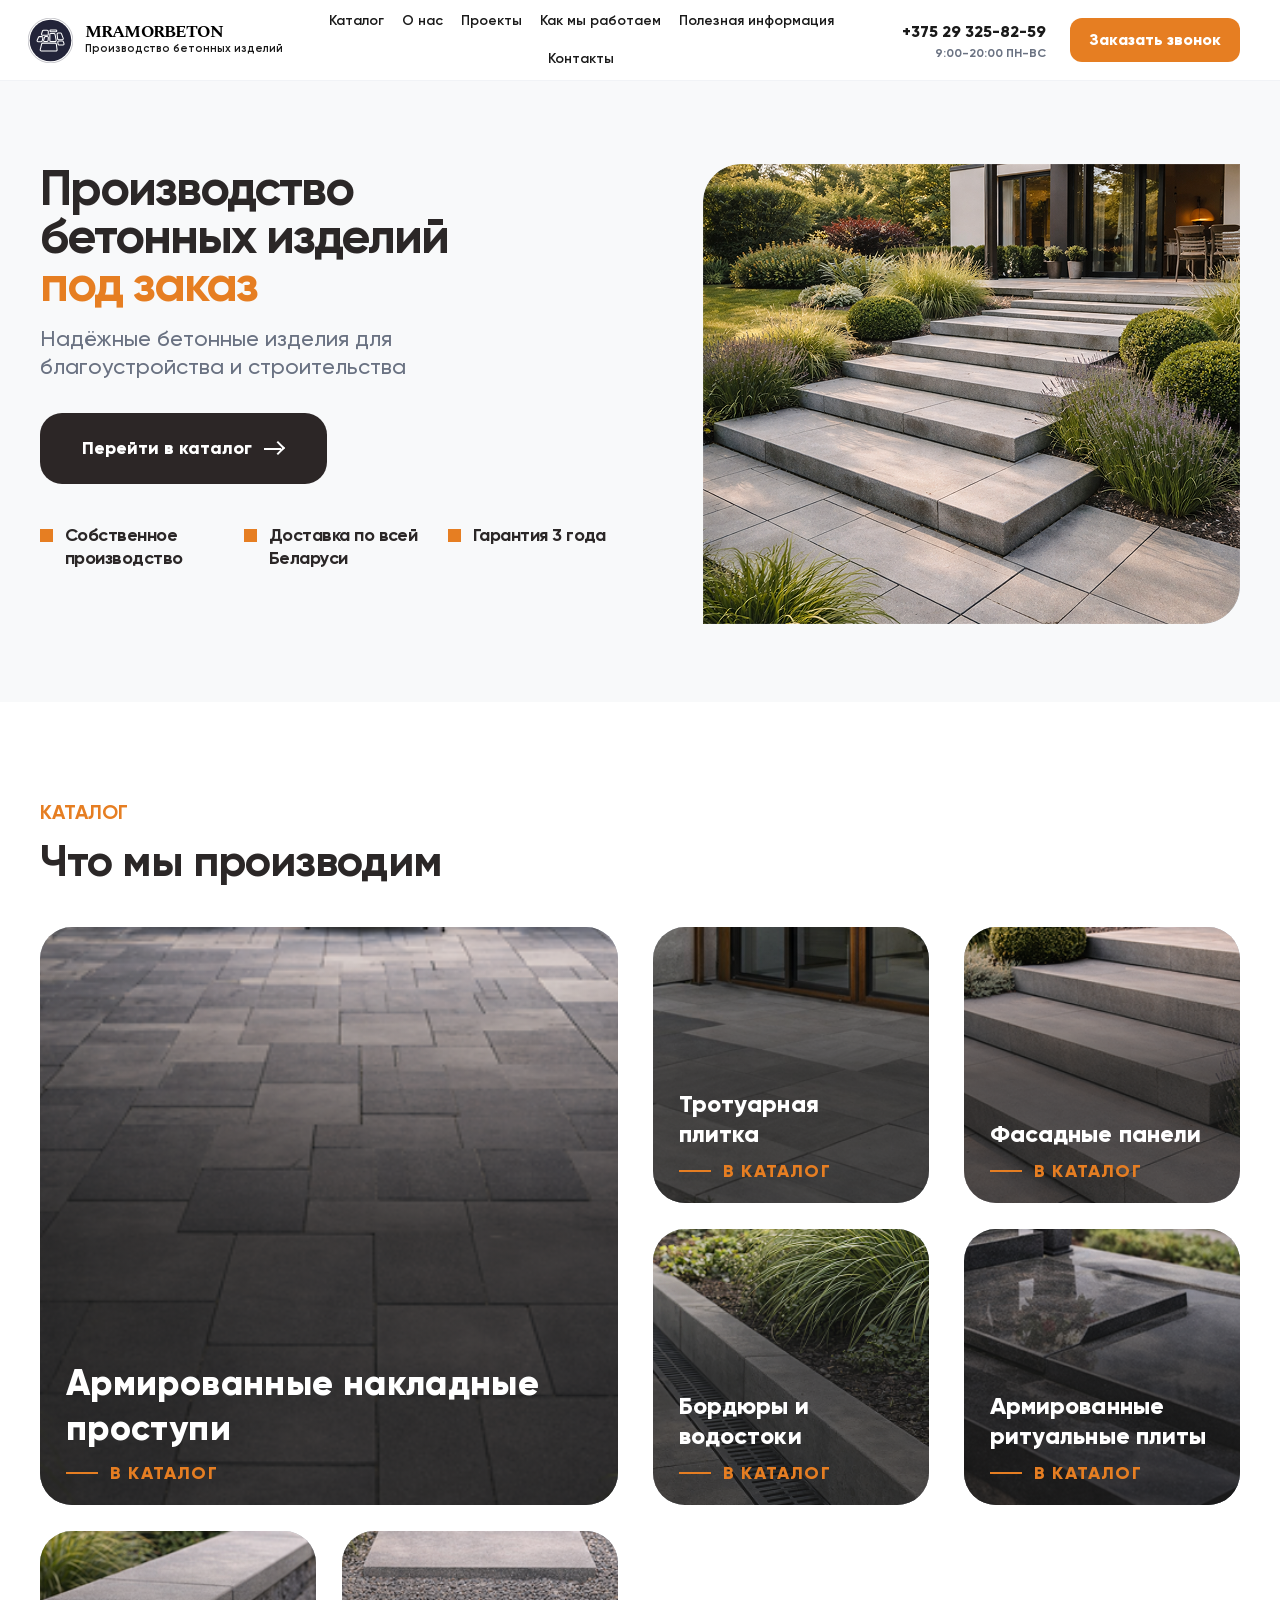
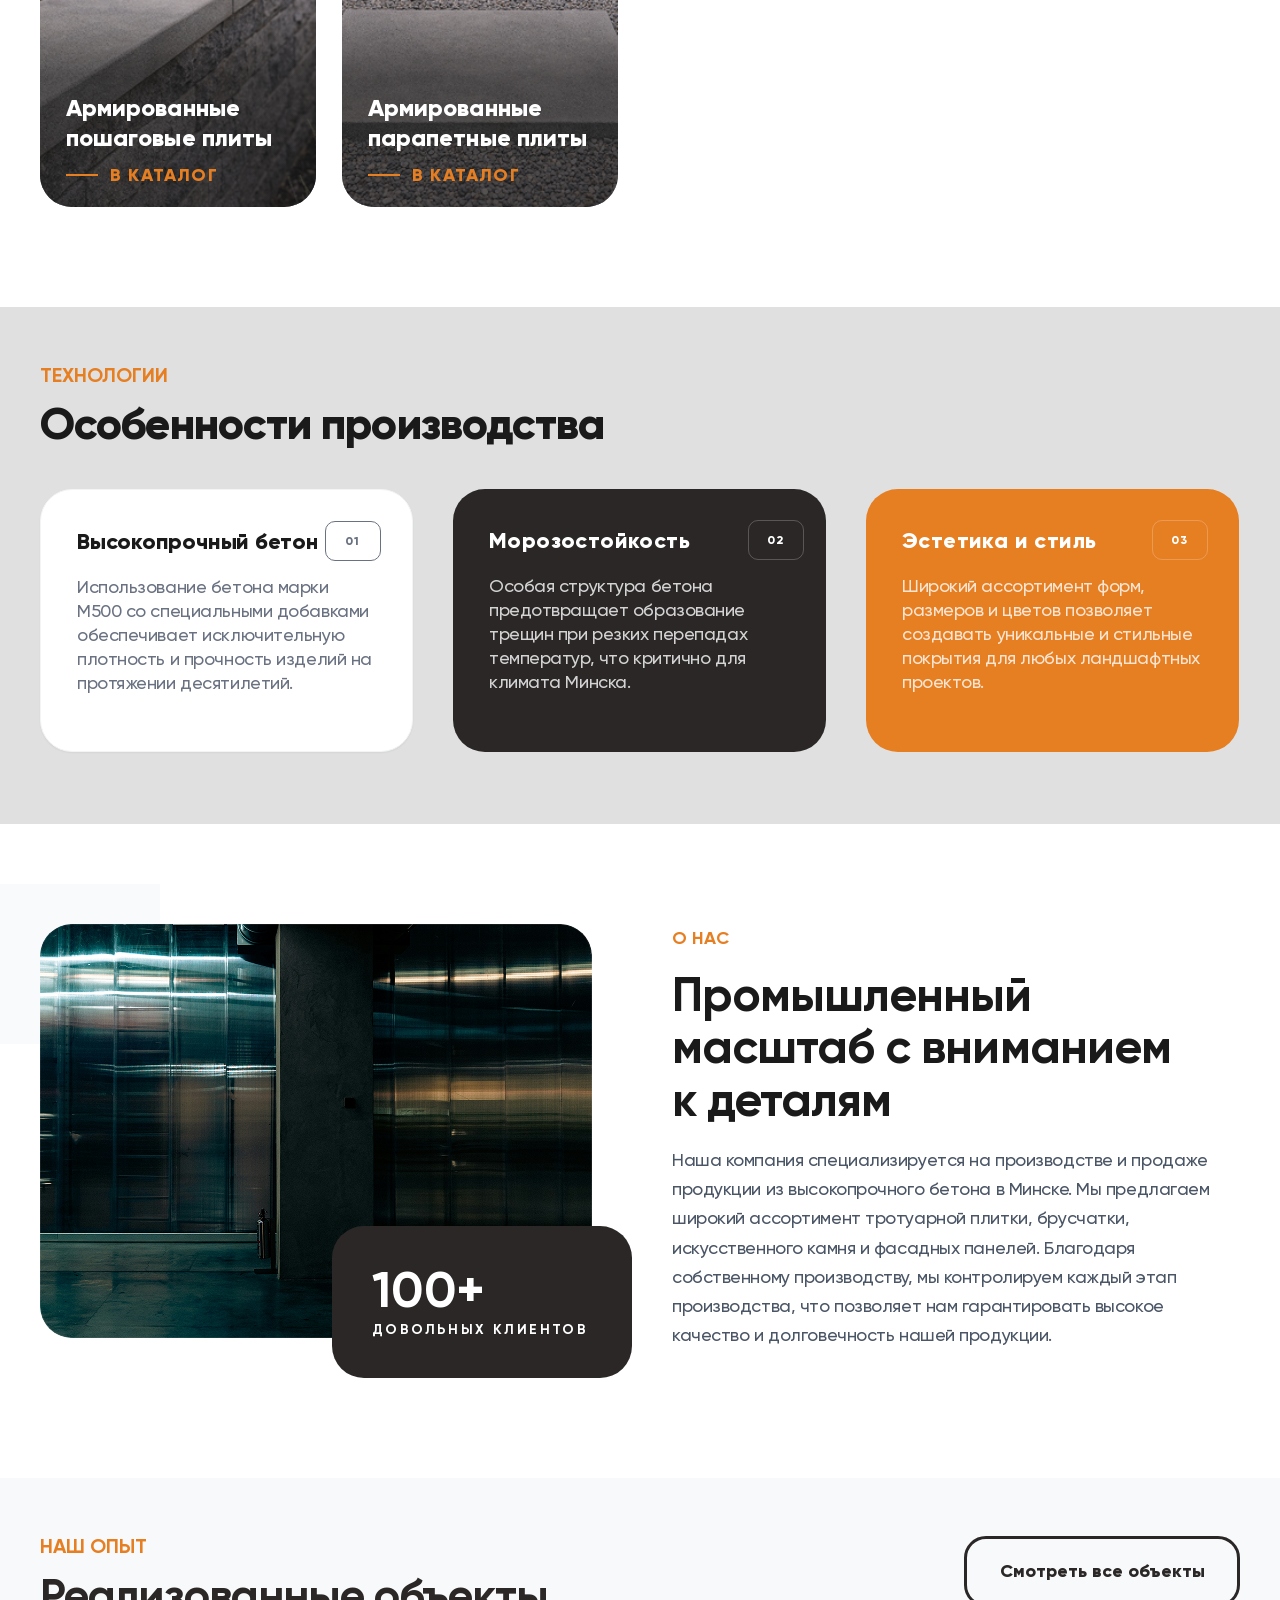
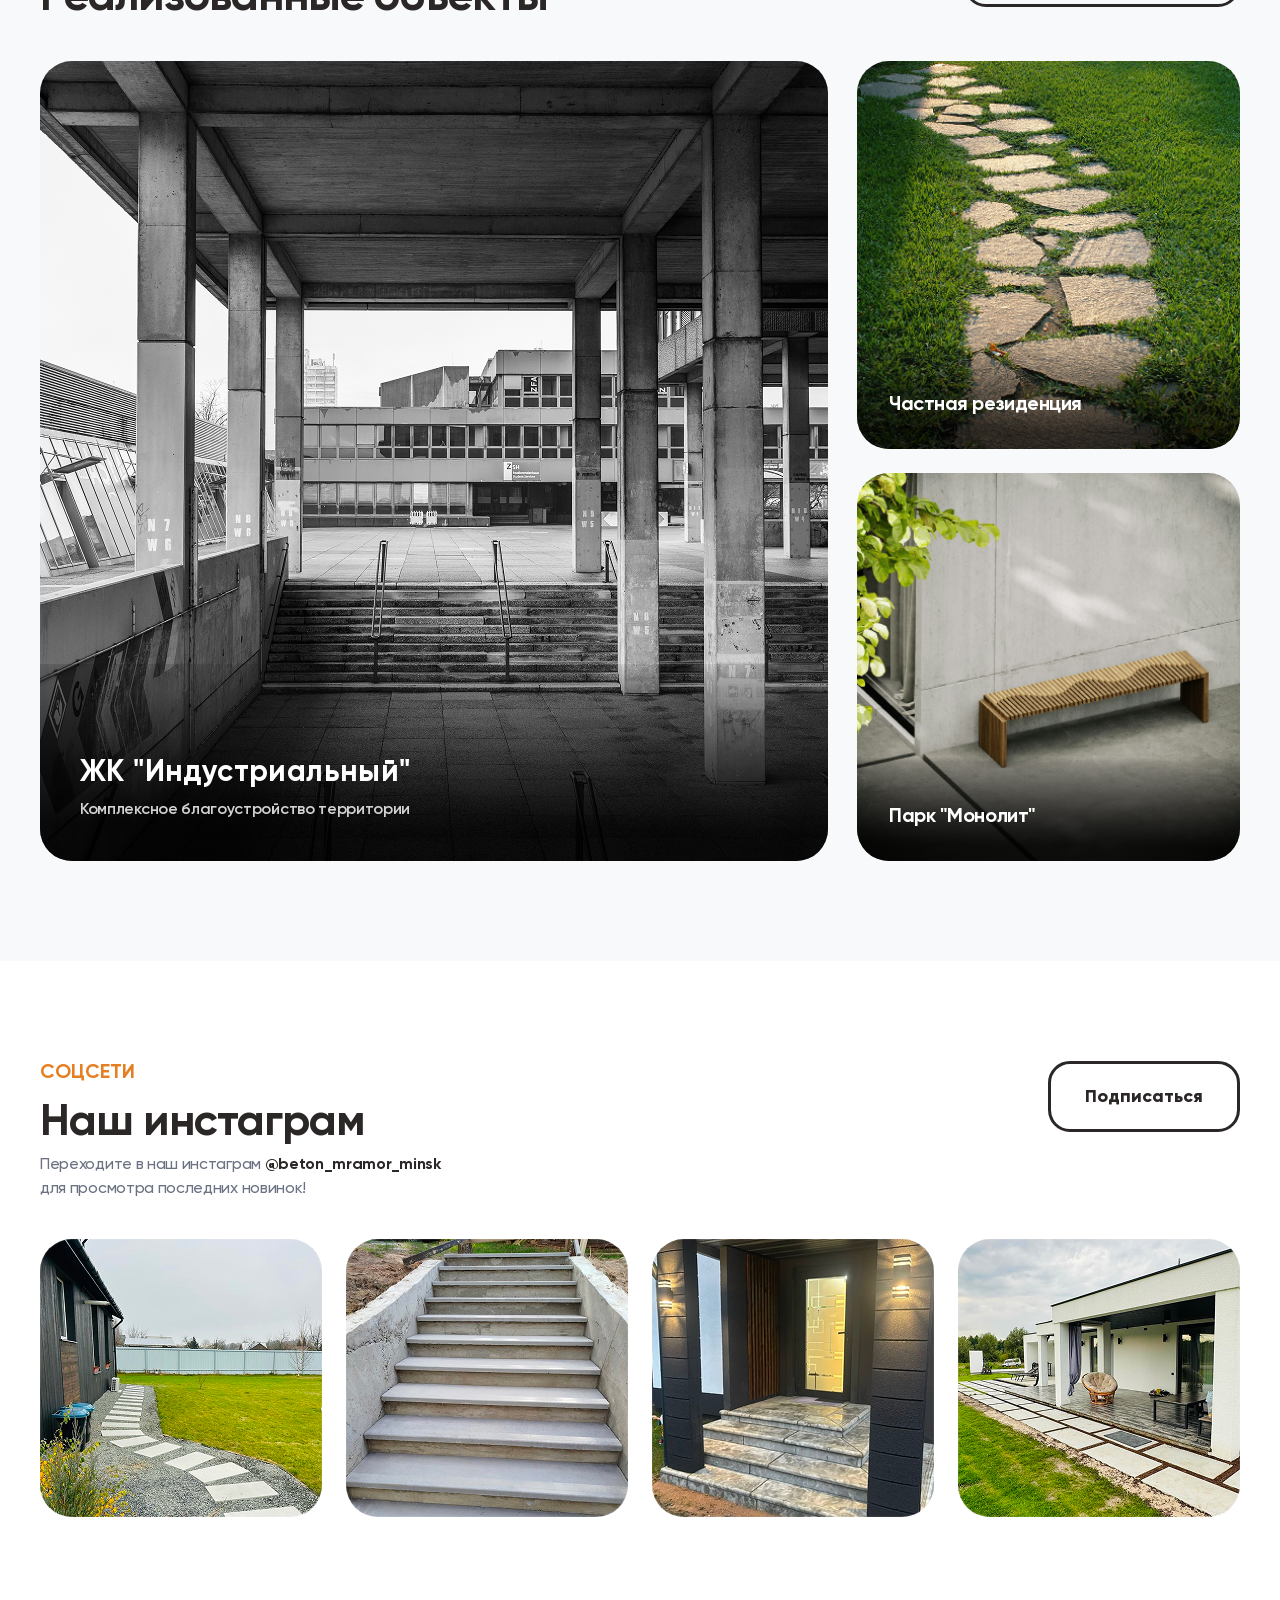
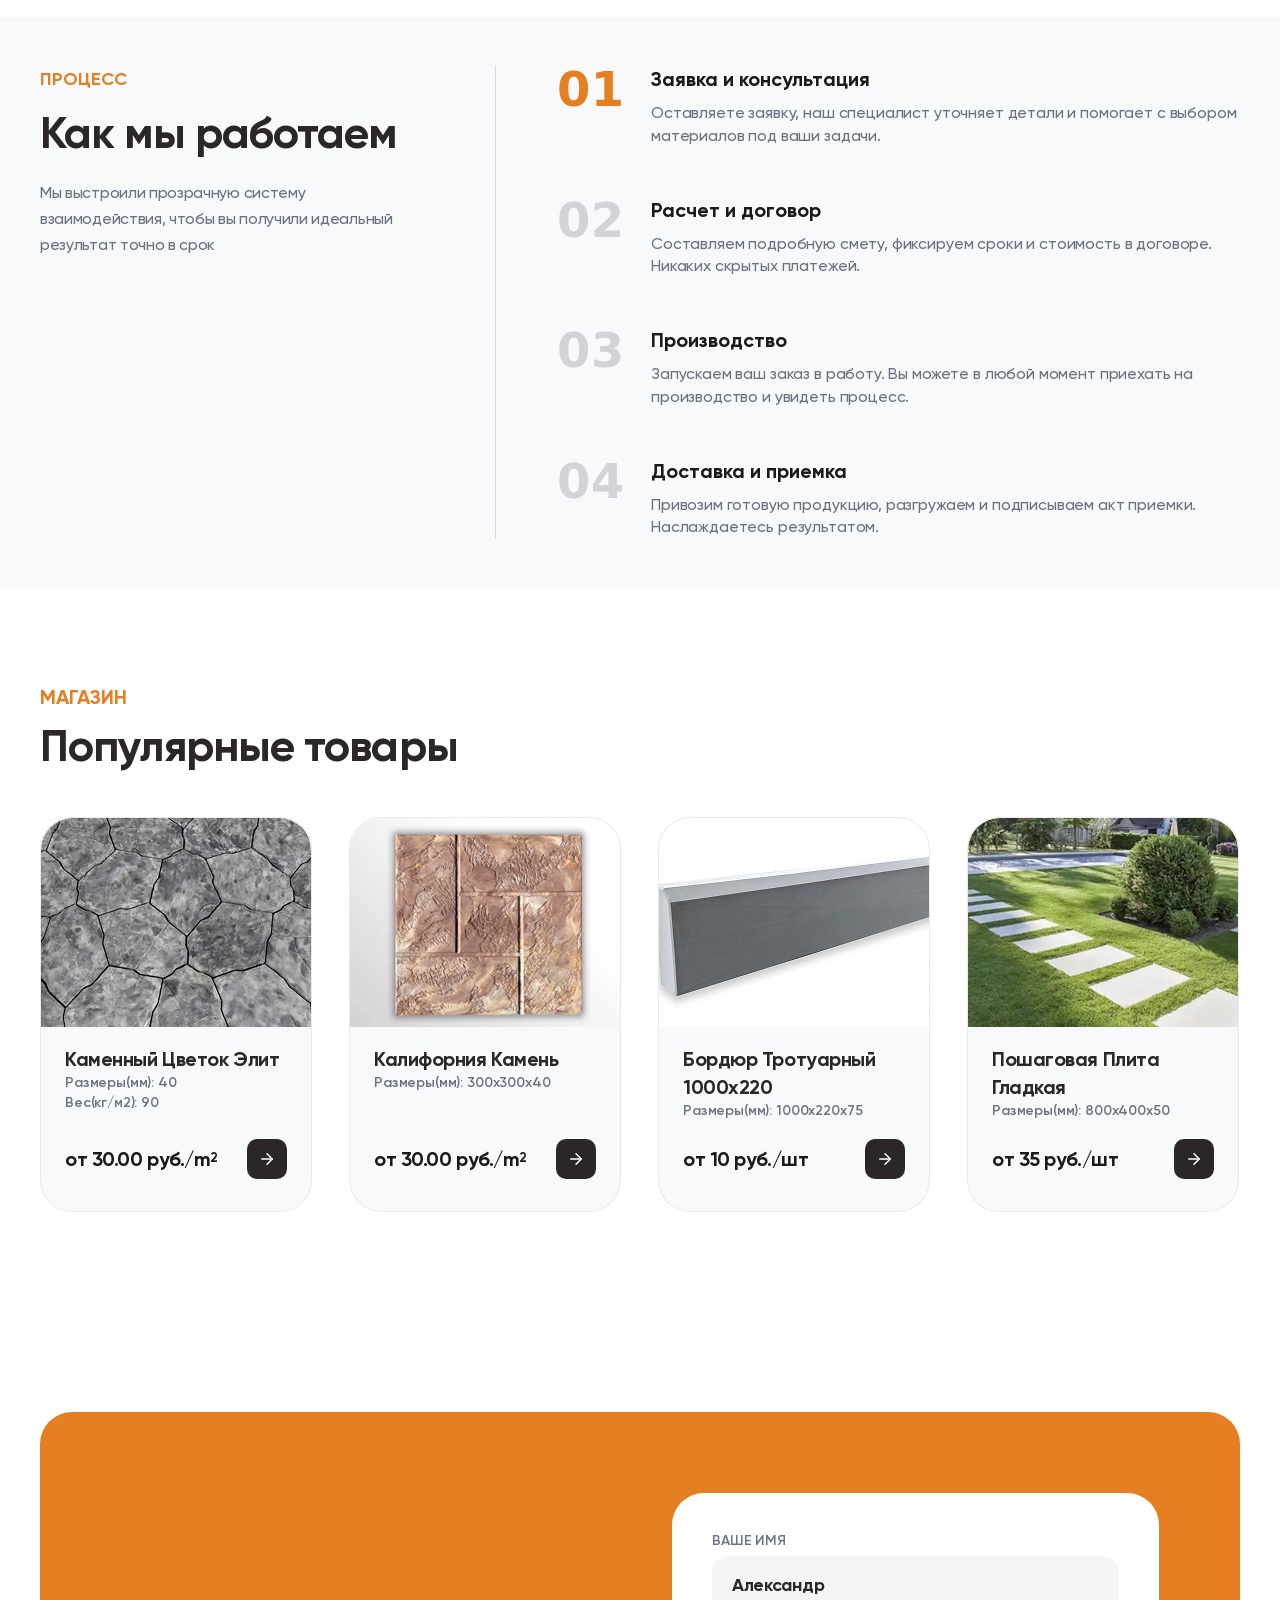
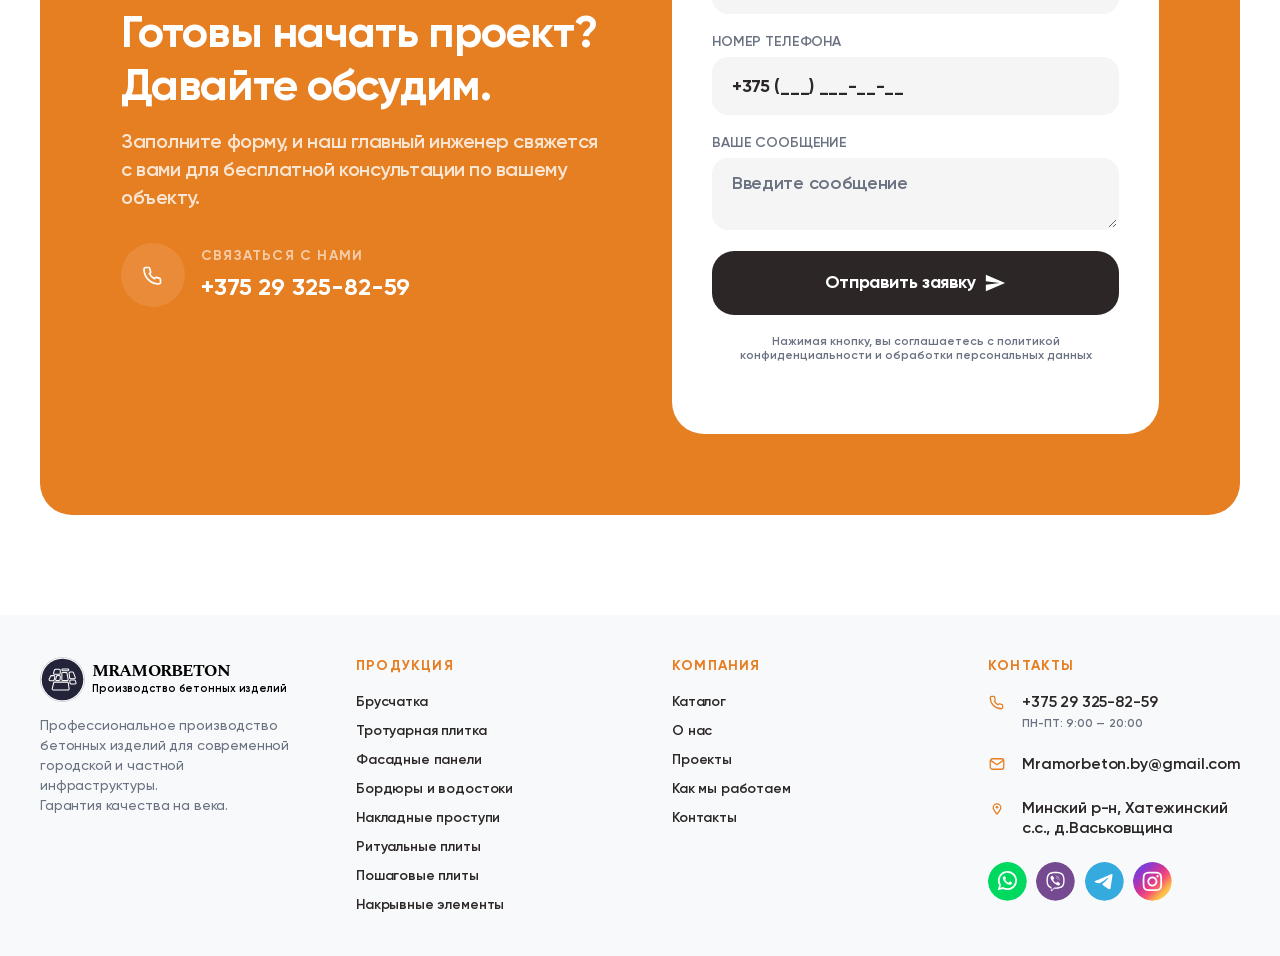
==== index.html @ db35b6ec "main page + catalog" ====
<!DOCTYPE html>
<html lang="ru">
<head>
  <meta charset="UTF-8">
  <meta name="viewport" content="width=device-width, initial-scale=1.0">
  <title>MRAMORBETON</title>
  <meta
    name="description"
    content="Производство бетонных изделий под заказ: тротуарная плитка, брусчатка, фасадные панели, бордюры и декоративные элементы."
  >
  <link rel="preconnect" href="https://fonts.googleapis.com">
  <link rel="preconnect" href="https://fonts.gstatic.com" crossorigin>
  <link
    href="https://fonts.googleapis.com/css2?family=Spectral+SC:wght@700&display=swap"
    rel="stylesheet"
  >
  <link rel="stylesheet" href="styles.css">
  <link rel="stylesheet" href="lead-form.css">
</head>
<body>
  <header class="site-header">
    <div class="container header-inner">
      <a class="brand" href="#hero" aria-label="MRAMORBETON">
        <img class="brand-logo" src="assets/images/logo.svg" alt="Логотип MRAMORBETON">
        <span class="brand-copy">
          <strong>MRAMORBETON</strong>
          <small>Производство бетонных изделий</small>
        </span>
      </a>

      <button class="menu-toggle" type="button" aria-expanded="false" aria-controls="site-nav">
        Меню
      </button>

      <nav class="site-nav" id="site-nav">
        <a href="catalog.php">Каталог</a>
        <a href="#about">О нас</a>
        <a href="projects.html">Проекты</a>
        <a href="#process">Как мы работаем</a>
        <a href="useful-info.html">Полезная информация</a>
        <a href="contacts.html">Контакты</a>
      </nav>

      <div class="header-contacts">
        <div class="header-phone-wrap">
          <a class="header-phone" href="tel:+375293258259">+375 29 325-82-59</a>
          <span>9:00-20:00 Пн-Вс</span>
        </div>
        <a class="button button-accent button-small" href="#contact-form">Заказать звонок</a>
      </div>
    </div>
  </header>

  <main>
    <section class="hero" id="hero">
      <div class="container hero-grid">
        <div class="hero-copy">
          <h1>
            Производство<br>
            бетонных изделий<br>
            <span>под заказ</span>
          </h1>
          <p class="hero-description">
            Надёжные бетонные изделия для благоустройства и строительства
          </p>
          <div class="hero-actions">
            <a class="button button-dark button-icon" href="catalog.php">
              <span>Перейти в каталог</span>
              <span class="button-arrow" aria-hidden="true"></span>
            </a>
          </div>
          <ul class="hero-features">
            <li>Собственное производство</li>
            <li>Доставка по всей Беларуси</li>
            <li>Гарантия 3 года</li>
          </ul>
        </div>

        <div class="hero-media image-frame image-frame-hero">
          <img
            src="assets/images/hero-main.png"
            alt="Бетонные ступени и благоустройство территории"
            loading="eager"
          >
        </div>
      </div>
    </section>

    <section class="section" id="catalog">
      <div class="container">
        <div class="section-heading">
          <p class="section-tag">Каталог</p>
          <h2>Что мы производим</h2>
        </div>
        <div class="catalog-grid" id="catalog-grid"></div>
      </div>
    </section>

    <section class="section section-tech">
      <div class="container">
        <div class="section-heading">
          <p class="section-tag">Технологии</p>
          <h2>Особенности производства</h2>
        </div>
        <div class="features-grid" id="features-grid"></div>
      </div>
    </section>

    <section class="section section-about" id="about">
      <div class="container">
        <div class="about-grid">
          <div class="about-visual">
            <span class="about-visual__square" aria-hidden="true"></span>
            <div class="about-photo image-frame">
              <img
                src="assets/images/about-production.png"
                alt="Производство бетонных изделий"
                loading="lazy"
              >
            </div>
            <div class="about-badge">
              <strong>100+</strong>
              <span>довольных клиентов</span>
            </div>
          </div>

          <div class="about-copy">
            <p class="section-tag">о нас</p>
            <h2>
              Промышленный масштаб с вниманием<br>
              к деталям
            </h2>
            <p class="about-copy__lead">
              Наша компания специализируется на производстве и продаже продукции из
              высокопрочного бетона в Минске. Мы предлагаем широкий ассортимент
              тротуарной плитки, брусчатки, искусственного камня и фасадных панелей.
              Благодаря собственному производству, мы контролируем каждый этап
              производства, что позволяет нам гарантировать высокое качество и долговечность
              нашей продукции.
            </p>
          </div>
        </div>
      </div>
    </section>

    <section class="section section-projects" id="projects">
      <div class="container">
        <div class="section-heading section-heading-inline">
          <div>
            <p class="section-tag">НАШ ОПЫТ</p>
            <h2>Реализованные объекты</h2>
          </div>
          <a class="button button-outline" href="projects.html">Смотреть все объекты</a>
        </div>

        <div class="projects-grid">
          <article class="project-card project-card-large">
            <img
              src="assets/images/project-industrial.png"
              alt="ЖК Индустриальный"
              loading="lazy"
            >
            <div class="project-overlay">
              <h3>ЖК "Индустриальный"</h3>
              <p>Комплексное благоустройство территории</p>
            </div>
          </article>

          <div class="projects-stack">
            <article class="project-card">
              <img
                src="assets/images/project-residence.png"
                alt="Частная резиденция"
                loading="lazy"
              >
              <div class="project-overlay">
                <h3>Частная резиденция</h3>
              </div>
            </article>

            <article class="project-card">
              <img
                src="assets/images/project-park.png"
                alt='Парк "Монолит"'
                loading="lazy"
              >
              <div class="project-overlay">
                <h3>Парк "Монолит"</h3>
              </div>
            </article>
          </div>
        </div>
      </div>
    </section>

    <section class="section" id="instagram">
      <div class="container">
        <div class="section-heading section-heading-inline">
          <div>
            <p class="section-tag">соцсети</p>
            <h2>Наш инстаграм</h2>
            <p class="section-note">
              Переходите в наш инстаграм <strong>@beton_mramor_minsk</strong> для просмотра последних новинок!
            </p>
          </div>
          <a class="button button-outline" href="#contact-form">Подписаться</a>
        </div>
        <div class="instagram-grid" id="instagram-grid"></div>
      </div>
    </section>

    <section class="section section-process" id="process">
      <div class="container">
        <div class="process-layout">
          <div class="process-copy">
            <p class="section-tag">Процесс</p>
            <h2>Как мы работаем</h2>
            <p class="process-intro">
              Мы выстроили прозрачную систему взаимодействия, чтобы вы получили идеальный результат точно в срок
            </p>
          </div>
          <div class="process-steps-panel">
            <div class="process-steps" id="process-steps"></div>
          </div>
        </div>
      </div>
    </section>

    <section class="section" id="shop">
      <div class="container">
        <div class="section-heading">
          <p class="section-tag">магазин</p>
          <h2>Популярные товары</h2>
        </div>
        <div class="products-grid" id="products-grid"></div>
      </div>
    </section>

    <section class="section" id="contacts">
      <div class="container">
        <div class="contact-banner">
          <div class="contact-copy">
            <div class="contact-copy-lead">
              <h2>Готовы начать проект?<br />Давайте обсудим.</h2>
              <p>
                Заполните форму, и наш главный инженер свяжется с вами для бесплатной консультации по вашему объекту.
              </p>
            </div>

            <div class="contact-phone-card">
              <span class="contact-icon" aria-hidden="true">
                <svg viewBox="0 0 24 24" fill="none">
                  <path d="M7.5 4.5H4.8A1.8 1.8 0 0 0 3 6.3c0 8.118 6.582 14.7 14.7 14.7a1.8 1.8 0 0 0 1.8-1.8v-2.7a1.2 1.2 0 0 0-.87-1.154l-3.252-.93a1.2 1.2 0 0 0-1.214.353l-.713.871a12.035 12.035 0 0 1-5.084-5.084l.871-.713a1.2 1.2 0 0 0 .353-1.214l-.93-3.252A1.2 1.2 0 0 0 7.5 4.5Z" stroke="currentColor" stroke-width="1.7" stroke-linecap="round" stroke-linejoin="round"/>
                </svg>
              </span>
              <div class="contact-phone-card__text">
                <small>связаться с нами</small>
                <a href="tel:+375293258259">+375 29 325-82-59</a>
              </div>
            </div>
          </div>

          <form class="lead-form" id="contact-form" action="#" method="post" novalidate>
            <div class="lead-form__inner">
              <div class="lead-form__field">
                <label class="lead-form__label" for="contact-name">Ваше имя</label>
                <input
                  class="lead-form__control"
                  type="text"
                  name="name"
                  id="contact-name"
                  placeholder="Александр"
                  autocomplete="name"
                >
              </div>
              <div class="lead-form__field">
                <label class="lead-form__label" for="contact-phone">Номер телефона</label>
                <input
                  class="lead-form__control"
                  type="tel"
                  name="phone"
                  id="contact-phone"
                  placeholder="+375 (___) ___-__-__"
                  autocomplete="tel"
                  inputmode="tel"
                >
              </div>
              <div class="lead-form__field">
                <label class="lead-form__label" for="contact-message">Ваше сообщение</label>
                <textarea
                  class="lead-form__control lead-form__control--message"
                  name="message"
                  id="contact-message"
                  rows="2"
                  placeholder="Введите сообщение"
                ></textarea>
              </div>
              <button class="lead-form__submit" type="submit">
                <span>Отправить заявку</span>
                <svg class="lead-form__submit-icon" width="22" height="22" viewBox="0 0 24 24" aria-hidden="true">
                  <path fill="currentColor" d="M2.01 21 23 12 2.01 3 2 10l15 2-15 2z" />
                </svg>
              </button>
              <p class="lead-form__policy">
                Нажимая кнопку, вы соглашаетесь с политикой конфиденциальности и обработки персональных данных
              </p>
              <p class="lead-form__status" id="form-status" aria-live="polite"></p>
            </div>
          </form>
        </div>
      </div>
    </section>
  </main>

  <footer class="site-footer">
    <div class="container footer-grid">
      <div class="footer-brand">
        <div class="footer-brand-top">
          <a class="brand footer-brand-logo" href="#hero" aria-label="MRAMORBETON">
            <img class="brand-logo" src="assets/images/logo.svg" alt="" width="45" height="45" decoding="async">
            <span class="brand-copy">
              <strong>MRAMORBETON</strong>
              <small>Производство бетонных изделий</small>
            </span>
          </a>
        </div>
        <p class="footer-brand-text">
          Профессиональное производство<br>
          бетонных изделий для современной<br>
          городской и частной инфраструктуры.<br>
          Гарантия качества на века.
        </p>
      </div>

      <nav class="footer-column" aria-label="Продукция">
        <p class="footer-heading">Продукция</p>
        <div class="footer-links">
          <a href="category.php?c=trotuarnaya-plitka">Брусчатка</a>
          <a href="category.php?c=trotuarnaya-plitka">Тротуарная плитка</a>
          <a href="category.php?c=fasadnye-paneli">Фасадные панели</a>
          <a href="category.php?c=bordyury-i-vodostoki">Бордюры и водостоки</a>
          <a href="category.php?c=nakladnye-prostupi">Накладные проступи</a>
          <a href="category.php?c=ritualnye-plity">Ритуальные плиты</a>
          <a href="category.php?c=poshagovye-plity">Пошаговые плиты</a>
          <a href="category.php?c=parapetnye-plity">Накрывные элементы</a>
        </div>
      </nav>

      <nav class="footer-column" aria-label="Компания">
        <p class="footer-heading">Компания</p>
        <div class="footer-links">
          <a href="catalog.php">Каталог</a>
          <a href="#about">О нас</a>
          <a href="projects.html">Проекты</a>
          <a href="#process">Как мы работаем</a>
          <a href="contacts.html">Контакты</a>
        </div>
      </nav>

      <div class="footer-column footer-column-contacts">
        <p class="footer-heading">Контакты</p>
        <div class="footer-contacts-stack">
          <a class="footer-contact" href="tel:+375293258259">
            <span class="footer-contact-icon" aria-hidden="true">
              <svg viewBox="0 0 24 24" fill="none">
                <path d="M7.5 4.5H4.8A1.8 1.8 0 0 0 3 6.3c0 8.118 6.582 14.7 14.7 14.7a1.8 1.8 0 0 0 1.8-1.8v-2.7a1.2 1.2 0 0 0-.87-1.154l-3.252-.93a1.2 1.2 0 0 0-1.214.353l-.713.871a12.035 12.035 0 0 1-5.084-5.084l.871-.713a1.2 1.2 0 0 0 .353-1.214l-.93-3.252A1.2 1.2 0 0 0 7.5 4.5Z" stroke="currentColor" stroke-width="1.7" stroke-linecap="round" stroke-linejoin="round"/>
              </svg>
            </span>
            <span class="footer-contact-body">
              <span class="footer-contact-primary">+375 29 325-82-59</span>
              <span class="footer-contact-meta">Пн-Пт: 9:00 — 20:00</span>
            </span>
          </a>

          <a class="footer-contact" href="mailto:Mramorbeton.by@gmail.com">
            <span class="footer-contact-icon" aria-hidden="true">
              <svg viewBox="0 0 24 24" fill="none">
                <path d="M4 7.5 12 13l8-5.5" stroke="currentColor" stroke-width="1.7" stroke-linecap="round" stroke-linejoin="round"/>
                <rect x="3" y="5" width="18" height="14" rx="3" stroke="currentColor" stroke-width="1.7"/>
              </svg>
            </span>
            <span class="footer-contact-body">
              <span class="footer-contact-primary">Mramorbeton.by@gmail.com</span>
            </span>
          </a>

          <div class="footer-contact">
            <span class="footer-contact-icon" aria-hidden="true">
              <svg viewBox="0 0 24 24" fill="none">
                <path d="M12 20c3.333-3.895 5-6.727 5-8.5a5 5 0 1 0-10 0c0 1.773 1.667 4.605 5 8.5Z" stroke="currentColor" stroke-width="1.7" stroke-linecap="round" stroke-linejoin="round"/>
                <circle cx="12" cy="11" r="1.8" fill="currentColor"/>
              </svg>
            </span>
            <span class="footer-contact-body">
              <span class="footer-contact-primary footer-contact-primary--wide">Минский р-н, Хатежинский c.c., д.Васьковщина</span>
            </span>
          </div>

          <div class="socials socials-contacts" aria-label="Соцсети">
            <a class="social social--whatsapp" href="#" aria-label="WhatsApp">
              <img src="assets/images/footer-icon-1.svg" width="39" height="39" alt="" decoding="async">
            </a>
            <a class="social social--viber" href="#" aria-label="Viber">
              <img src="assets/images/footer-icon-2.svg" width="39" height="39" alt="" decoding="async">
            </a>
            <a class="social social--telegram" href="#" aria-label="Telegram">
              <img src="assets/images/footer-icon-3.svg" width="39" height="39" alt="" decoding="async">
            </a>
            <a class="social social--instagram" href="#" aria-label="Instagram">
              <img src="assets/images/footer-icon-4.svg" width="39" height="39" alt="" decoding="async">
            </a>
          </div>
        </div>
      </div>
    </div>
  </footer>

  <script src="script.js"></script>
</body>
</html>
---- styles.css ----
@font-face {
  font-family: "Gilroy";
  src:
    url("assets/fonts/gilroy-medium.woff2") format("woff2"),
    url("assets/fonts/gilroy-medium.ttf") format("truetype");
  font-weight: 500;
  font-style: normal;
  font-display: swap;
}

@font-face {
  font-family: "Gilroy";
  src:
    url("assets/fonts/gilroy-bold.woff2") format("woff2"),
    url("assets/fonts/gilroy-bold.ttf") format("truetype");
  font-weight: 700;
  font-style: normal;
  font-display: swap;
}

@font-face {
  font-family: "Gilroy";
  src:
    url("assets/fonts/gilroy-semibold.woff2") format("woff2"),
    url("assets/fonts/gilroy-semibold.ttf") format("truetype");
  font-weight: 600;
  font-style: normal;
  font-display: swap;
}

@font-face {
  font-family: "Gilroy";
  src:
    url("assets/fonts/gilroy-extrabold.woff2") format("woff2"),
    url("assets/fonts/gilroy-extrabold.ttf") format("truetype");
  font-weight: 800;
  font-style: normal;
  font-display: swap;
}

:root {
  --font-sans: "Gilroy", -apple-system, BlinkMacSystemFont, "Segoe UI", Arial, sans-serif;
  --bg: #ffffff;
  --bg-soft: #f8f9fa;
  --bg-tech: #e0e0e0;
  --text: #2b2727;
  --text-soft: #6a7282;
  --dark: #2c2626;
  --accent: #e67e22;
  --white: #ffffff;
  --border: #eceff3;
  --container: 1200px;
  --radius-xl: 32px;
  --radius-lg: 22px;
  --radius-md: 16px;
}

* {
  box-sizing: border-box;
}

html {
  scroll-behavior: smooth;
}

body {
  margin: 0;
  min-width: 320px;
  background: var(--bg);
  color: var(--text);
  font-family: var(--font-sans);
  font-weight: 500;
}

h1,
h2,
h3,
h4,
h5,
h6 {
  font-family: var(--font-sans);
  font-weight: 700;
}

img {
  display: block;
  max-width: 100%;
  width: 100%;
}

a {
  color: inherit;
  text-decoration: none;
}

button,
input,
textarea {
  font: inherit;
}

button {
  cursor: pointer;
}

.container {
  width: min(var(--container), calc(100% - 32px));
  margin: 0 auto;
}

.site-header {
  position: sticky;
  top: 0;
  z-index: 30;
  background: rgba(255, 255, 255, 0.92);
  border-bottom: 1px solid #f1f3f6;
  backdrop-filter: blur(16px);
}

.header-inner {
  display: grid;
  grid-template-columns: 220px 1fr auto;
  align-items: center;
  min-height: 80px;
  gap: 28px;
}

.brand {
  display: inline-flex;
  align-items: center;
  gap: 12px;
  margin-left: -12px;
}

.brand-logo {
  width: 45px;
  height: 45px;
  flex: 0 0 45px;
}

.brand-copy {
  display: flex;
  flex-direction: column;
  gap: 1px;
}

.brand-copy strong {
  font-family: "Spectral SC", serif;
  font-size: 17px;
  line-height: 1;
  letter-spacing: -0.05em;
  color: #000;
}

.brand-copy small {
  font-size: 11px;
  line-height: 1.3;
  font-weight: 600;
  color: #1a1a1a;
  white-space: nowrap;
}

.site-header a.brand:link,
.site-header a.brand:visited,
.site-header a.brand:hover,
.site-header a.brand:active {
  color: #000;
  text-decoration: none;
}

.site-nav {
  display: flex;
  justify-content: center;
  gap: 18px;
  flex-wrap: wrap;
}

.site-nav a {
  font-size: 14px;
  line-height: 20px;
  font-weight: 600;
  color: #1a1a1a;
  transition: color 0.2s ease;
}

.site-nav a:hover,
.site-nav a:focus-visible {
  color: var(--accent);
}

.site-nav a[aria-current="page"] {
  color: var(--accent);
}

.header-contacts {
  display: flex;
  align-items: center;
  gap: 24px;
}

.header-phone-wrap {
  display: flex;
  flex-direction: column;
  align-items: flex-end;
  gap: 2px;
}

.header-phone {
  font-size: 16px;
  line-height: 24px;
  font-weight: 800;
  color: #1a1a1a;
}

.header-phone-wrap span {
  font-size: 12px;
  line-height: 15px;
  font-weight: 700;
  text-transform: uppercase;
  color: var(--text-soft);
}

.menu-toggle {
  display: none;
  border: 1px solid var(--border);
  background: var(--white);
  border-radius: 12px;
  padding: 11px 14px;
  font-size: 14px;
  font-weight: 800;
  color: var(--text);
}

.button {
  display: inline-flex;
  align-items: center;
  justify-content: center;
  gap: 10px;
  border: none;
  border-radius: var(--radius-lg);
  padding: 18px 30px;
  min-height: 64px;
  font-size: 18px;
  line-height: 1.2;
  font-weight: 800;
  transition: transform 0.2s ease, box-shadow 0.2s ease;
}

.button:hover,
.button:focus-visible {
  transform: translateY(-2px);
}

.button-small {
  min-height: 44px;
  padding: 12px 19px;
  border-radius: 12px;
  font-size: 16px;
}

.button-accent {
  background: var(--accent);
  color: var(--white);
}

.button-dark {
  background: var(--dark);
  color: var(--white);
}

.button-outline {
  min-height: 71px;
  padding: 18px 34px;
  border: 3px solid var(--text);
  background: transparent;
  color: var(--text);
}

.button-icon .button-arrow {
  position: relative;
  width: 24px;
  height: 24px;
  flex: 0 0 24px;
}

.button-icon .button-arrow::before,
.button-icon .button-arrow::after {
  content: "";
  position: absolute;
  display: block;
  background: currentColor;
}

.button-icon .button-arrow::before {
  left: 2px;
  top: 11px;
  width: 17px;
  height: 2px;
}

.button-icon .button-arrow::after {
  right: 3px;
  top: 6px;
  width: 8px;
  height: 8px;
  border-top: 2px solid currentColor;
  border-right: 2px solid currentColor;
  background: transparent;
  transform: rotate(45deg);
}

.section {
  padding: 100px 0;
}

.section.section-tech {
  padding: 58px 0 72px;
  background: #e0e0e0;
}

.section-projects {
  background: var(--bg-soft);
  padding-top: 58px;
}

.section-heading {
  margin-bottom: 39px;
}

.section-heading-inline {
  display: flex;
  justify-content: space-between;
  align-items: flex-start;
  gap: 24px;
}

.section-tag {
  margin: 0 0 13px;
  font-family: var(--font-sans);
  font-size: 20px;
  line-height: 1;
  font-weight: 700;
  color: var(--accent);
  text-transform: uppercase;
}

.section-tag-light {
  color: rgba(255, 255, 255, 0.78);
}

.section-heading h2,
.about-copy h2,
.process-copy h2,
.contact-copy h2 {
  margin: 0;
  font-size: clamp(36px, 4vw, 45px);
  line-height: 1.17;
  letter-spacing: -0.02em;
}

.section-note,
.about-copy p,
.process-copy p,
.contact-copy p {
  margin: 14px 0 0;
  max-width: 550px;
  font-size: 18px;
  line-height: 1.62;
  color: var(--text-soft);
}

#instagram .section-heading-inline > div {
  display: flex;
  flex-direction: column;
  align-items: flex-start;
  max-width: 527px;
}

#instagram .section-heading-inline h2 {
  margin: 0;
  font-size: clamp(32px, 4vw, 45px);
  line-height: 1.173;
  letter-spacing: -0.9px;
  color: #2b2727;
}

#instagram .section-note {
  margin: 5px 0 0;
  max-width: 412px;
  font-size: 16px;
  line-height: 24px;
  letter-spacing: -0.3125px;
  color: var(--text-soft);
}

#instagram .section-note strong {
  color: #2b2727;
  font-weight: 700;
}

#instagram {
  background: var(--white);
}

#shop {
  background: var(--white);
}

#shop .section-heading {
  margin-bottom: 44px;
}

#shop .section-tag {
  text-transform: uppercase;
}

#shop .section-heading h2 {
  font-size: clamp(32px, 4vw, 45px);
  line-height: 1.173;
  letter-spacing: -0.9px;
  color: #2b2727;
}

@media (min-width: 1261px) {
  #shop .products-grid {
    grid-template-columns: repeat(4, 272px);
    gap: 37px;
    justify-content: space-between;
    width: 100%;
    max-width: 1199px;
  }

  #shop .product-card {
    width: 272px;
    max-width: 272px;
    justify-self: start;
  }
}

.hero {
  background: var(--bg-soft);
  padding: 50px 0 60px;
}

.hero-grid {
  display: grid;
  grid-template-columns: 583px 537px;
  justify-content: space-between;
  align-items: start;
  gap: 40px;
  min-height: 511px;
  padding-top: 33px;
}

.hero-copy h1 {
  margin: 0;
  font-size: clamp(44px, 4.6vw, 50px);
  line-height: 0.96;
  letter-spacing: -0.04em;
}

.hero-copy h1 span {
  color: var(--accent);
}

.hero-description {
  max-width: 504px;
  margin: 17px 0 33px;
  font-size: 22px;
  line-height: 1.25;
  color: var(--text-soft);
}

.hero-actions {
  margin-bottom: 40px;
}

.hero-actions .button {
  min-width: 287px;
  min-height: 71px;
  padding: 0 34px;
}

.hero-features {
  display: flex;
  gap: 29px;
  flex-wrap: wrap;
  padding: 0;
  margin: 0;
  list-style: none;
}

.hero-features li {
  position: relative;
  width: 175px;
  padding-left: 25px;
  font-size: 18px;
  line-height: 1.25;
  font-weight: 700;
  letter-spacing: -0.03em;
}

.hero-features li::before {
  content: "";
  position: absolute;
  top: 5px;
  left: 0;
  width: 13px;
  height: 13px;
  background: var(--accent);
}

.image-frame {
  position: relative;
  overflow: hidden;
  border-radius: var(--radius-xl);
  background: linear-gradient(135deg, #d6dbe2, #b7c0ca);
}

.image-frame img {
  width: 100%;
  height: 100%;
  object-fit: cover;
}

.image-frame::after {
  content: "";
  position: absolute;
  inset: 0;
  border-radius: inherit;
  box-shadow: inset 0 0 0 1px rgba(255, 255, 255, 0.08);
  pointer-events: none;
}

.image-frame-hero {
  width: 537px;
  height: 460px;
  border-radius: 38px 0 38px 0;
}

.image-frame.is-missing {
  min-height: 220px;
}

.image-frame.is-missing::before,
.catalog-card.is-missing::before {
  content: "Загрузите изображение";
  position: absolute;
  left: 24px;
  right: 24px;
  bottom: 24px;
  z-index: 2;
  font-size: 14px;
  line-height: 1.3;
  font-weight: 800;
  letter-spacing: 0.08em;
  text-transform: uppercase;
  color: rgba(255, 255, 255, 0.95);
}

.image-frame.is-missing img,
.catalog-card.is-missing img {
  opacity: 0;
}

.catalog-grid {
  display: grid;
  grid-template-columns: 578px 276px 276px;
  grid-template-rows: repeat(3, 276px);
  column-gap: 35px;
  row-gap: 26px;
  width: 100%;
  max-width: 1200px;
  margin: 0 auto;
}

.catalog-grid__row3 {
  grid-column: 1;
  grid-row: 3;
  display: grid;
  grid-template-columns: 276px 276px;
  column-gap: 26px;
  align-items: stretch;
  min-height: 276px;
  width: 578px;
  max-width: 100%;
}

.catalog-grid__row3 .catalog-card-link {
  width: 276px;
  max-width: 100%;
  min-height: 276px;
}

a.catalog-card-link {
  text-decoration: none;
  color: inherit;
  cursor: pointer;
}

.catalog-grid a.catalog-card.catalog-card-link {
  color: #fff;
}

a.catalog-card-link:focus-visible {
  outline: 2px solid var(--accent);
  outline-offset: 3px;
}

.catalog-card {
  position: relative;
  overflow: hidden;
  border-radius: var(--radius-xl);
  color: var(--white);
  background: linear-gradient(135deg, #c4cbd3, #9da8b6);
}

.catalog-card > img {
  position: absolute;
  inset: 0;
  width: 100%;
  height: 100%;
  object-fit: cover;
  z-index: 0;
}

.catalog-card:focus-visible {
  outline: 2px solid var(--accent);
  outline-offset: 3px;
}

.catalog-card::after {
  content: "";
  position: absolute;
  inset: 0;
  z-index: 0;
  pointer-events: none;
  background: linear-gradient(
    to top,
    rgba(26, 26, 26, 0.9) 0%,
    rgba(26, 26, 26, 0.86) 46.8%,
    rgba(0, 0, 0, 0) 93.7%
  );
  opacity: 0.8;
}

.catalog-card-large {
  grid-column: 1;
  grid-row: 1 / span 2;
}

.catalog-card-top-center { grid-column: 2; grid-row: 1; }
.catalog-card-top-right { grid-column: 3; grid-row: 1; }
.catalog-card-middle-center { grid-column: 2; grid-row: 2; }
.catalog-card-middle-right { grid-column: 3; grid-row: 2; }
.catalog-card-bottom-left { grid-column: 1; grid-row: 3; }
.catalog-card-bottom-center { grid-column: 2; grid-row: 3; }

.catalog-card-content {
  position: absolute;
  left: 26px;
  right: 26px;
  bottom: 24px;
  z-index: 1;
  display: flex;
  flex-direction: column;
  gap: 14px;
}

.catalog-card h3 {
  margin: 0;
  font-size: 24px;
  line-height: 1.25;
  font-weight: 800;
  letter-spacing: 0.07px;
  color: #fff;
}

.catalog-card-large h3 {
  max-width: 508px;
  font-size: 36px;
  line-height: 1.25;
  letter-spacing: 0.37px;
}

.catalog-card-desc {
  margin: 0;
  max-height: 0;
  opacity: 0;
  overflow: hidden;
  font-size: 15px;
  line-height: 1.45;
  font-weight: 500;
  color: rgba(255, 255, 255, 0.92);
  transition:
    max-height 0.35s ease,
    opacity 0.3s ease,
    margin 0.35s ease;
}

.catalog-card:hover .catalog-card-desc,
.catalog-card:focus-within .catalog-card-desc {
  max-height: 6rem;
  opacity: 1;
  margin: 0 0 12px;
}

.catalog-card-large:hover .catalog-card-desc,
.catalog-card-large:focus-within .catalog-card-desc {
  max-height: 7.5rem;
}

@media (prefers-reduced-motion: reduce) {
  .catalog-card-desc {
    transition: none;
  }

  .catalog-card:hover .catalog-card-desc,
  .catalog-card:focus-within .catalog-card-desc {
    max-height: 6rem;
  }
}

.catalog-card .link-line {
  display: inline-flex;
  align-items: center;
  gap: 12px;
  font-size: 18px;
  line-height: 16px;
  font-weight: 800;
  color: var(--accent);
  text-transform: uppercase;
  letter-spacing: 1.2px;
}

.catalog-card .link-line::before {
  content: "";
  width: 32px;
  height: 2px;
  background: var(--accent);
}

.section-tech .section-heading {
  margin-bottom: 39px;
}

.section-tech .section-heading .section-tag {
  margin-bottom: 13px;
}

.section-tech .section-heading h2 {
  margin: 0;
  color: #1a1a1a;
  font-size: 45px;
  line-height: 52.8px;
  font-weight: 800;
  letter-spacing: -0.9px;
}

.section-tech .features-grid {
  display: grid;
  grid-template-columns: repeat(3, 373px);
  gap: 40px;
  justify-content: flex-start;
  align-items: stretch;
}

.section-tech .feature-card {
  display: flex;
  flex-direction: column;
  gap: 14px;
  width: 373px;
  min-height: 240px;
  box-sizing: border-box;
  border-radius: 32px;
  background: #ffffff;
  border: 1px solid #f3f4f6;
  box-shadow: 0 1px 2px rgba(0, 0, 0, 0.05);
  padding: 31px 31px 56px 36px;
}

.section-tech .feature-card.dark {
  background: #2b2727;
  border: none;
  box-shadow: none;
  padding: 31px 22px 56px 36px;
}

.section-tech .feature-card.accent {
  background: #e67e22;
  border: none;
  box-shadow: none;
  padding: 31px 31px 56px 36px;
}

.section-tech .feature-card-top {
  display: flex;
  flex-direction: row;
  align-items: center;
  justify-content: space-between;
  gap: 8px;
  width: 100%;
  max-width: 100%;
  min-height: 40px;
  flex-shrink: 0;
}

.section-tech .feature-card h3 {
  margin: 0;
  flex: 1 1 auto;
  min-width: 0;
  font-size: 22px;
  line-height: 37.5px;
  font-weight: 800;
  letter-spacing: -0.22px;
  color: #1a1a1a;
}

.section-tech .feature-card.dark h3,
.section-tech .feature-card.accent h3 {
  color: #ffffff;
  letter-spacing: 0.3955px;
}

.section-tech .feature-card:not(.dark):not(.accent) h3 {
  flex: 1 1 0;
  white-space: nowrap;
  overflow: hidden;
  text-overflow: clip;
}

.section-tech .feature-card-badge {
  display: inline-flex;
  align-items: center;
  justify-content: center;
  flex: 0 0 56px;
  width: 56px;
  height: 40px;
  border-radius: 10px;
  border: 1px solid #6a7282;
  background: transparent;
  font-size: 12px;
  line-height: 16px;
  font-weight: 800;
  letter-spacing: 1.2px;
  text-transform: uppercase;
  color: #6a7282;
}

.section-tech .feature-card.dark .feature-card-badge,
.section-tech .feature-card.accent .feature-card-badge {
  border-color: rgba(255, 255, 255, 0.22);
  color: #ffffff;
}

.section-tech .feature-card p {
  margin: 0;
  max-width: 300px;
  width: 100%;
  font-size: 18px;
  line-height: 24px;
  font-weight: 500;
  letter-spacing: -0.4395px;
  color: #6a7282;
}

.section-tech .feature-card.dark p,
.section-tech .feature-card.accent p {
  color: rgba(255, 255, 255, 0.8);
}

.about-grid {
  display: grid;
  grid-template-columns: 552px 552px;
  column-gap: 80px;
  justify-content: flex-start;
  align-items: start;
  max-width: 1200px;
  margin: 0 auto;
}

.section-about {
  overflow: visible;
}

.about-visual {
  position: relative;
  width: 552px;
  min-height: 454px;
  overflow: visible;
}

.about-visual__square {
  position: absolute;
  left: -40px;
  top: -40px;
  width: 160px;
  height: 160px;
  background: #f9fafb;
  z-index: 0;
  pointer-events: none;
}

.about-photo {
  position: relative;
  z-index: 1;
  width: 552px;
  height: 414px;
  border-radius: var(--radius-xl);
  overflow: hidden;
}

.about-photo.image-frame {
  background: #e8eaef;
}

.about-badge {
  position: absolute;
  left: 292px;
  top: 302px;
  z-index: 2;
  right: auto;
  bottom: auto;
  display: flex;
  flex-direction: column;
  gap: 8px;
  align-items: flex-start;
  box-sizing: border-box;
  width: 300px;
  height: 152px;
  padding: 40px 40px 0;
  border-radius: 32px;
  background: #2b2727;
  color: var(--white);
}

.about-badge strong {
  display: block;
  font-size: 51px;
  line-height: 48px;
  font-weight: 700;
  letter-spacing: 0.35px;
}

.about-badge span {
  display: block;
  margin: 0;
  font-size: 14px;
  line-height: 16px;
  font-weight: 700;
  letter-spacing: 2.4px;
  text-transform: uppercase;
}

.section-about .about-copy {
  padding-top: 0;
  max-width: 552px;
}

.section-about .about-copy .section-tag {
  margin: 0 0 15px;
  color: var(--accent);
}

.section-about .about-copy h2 {
  margin: 0 0 18px;
  max-width: 536px;
  font-size: 48px;
  line-height: 52.8px;
  font-weight: 700;
  letter-spacing: -0.96px;
  color: #1a1a1a;
}

.section-about .about-copy .about-copy__lead {
  margin: 0;
  max-width: 550px;
  font-size: 18px;
  line-height: 29.25px;
  font-weight: 500;
  letter-spacing: -0.4395px;
  color: #4a5565;
}

.projects-grid {
  display: grid;
  grid-template-columns: minmax(0, 788fr) minmax(0, 383fr);
  gap: 29px;
  align-items: start;
}

.section-projects .section-heading h2 {
  font-size: clamp(32px, 4vw, 45px);
  line-height: 1.173;
  letter-spacing: -0.9px;
  color: #2b2727;
}

.section-projects .section-heading-inline .button-outline {
  width: 276px;
  min-height: 71px;
  flex-shrink: 0;
  padding: 18px 24px;
}

.project-card {
  position: relative;
  min-height: 388px;
  border-radius: var(--radius-xl);
  overflow: hidden;
}

.project-card > img {
  position: absolute;
  inset: 0;
  width: 100%;
  height: 100%;
  object-fit: cover;
}

.project-card-large {
  min-height: 800px;
}

.project-card::after {
  content: "";
  position: absolute;
  left: 0;
  right: 0;
  bottom: 0;
  height: 103px;
  opacity: 0.8;
  pointer-events: none;
  background: linear-gradient(
    0.73deg,
    rgba(0, 0, 0, 0.9) 18.07%,
    rgba(26, 26, 26, 0.2) 89.05%,
    rgba(0, 0, 0, 0) 102.14%
  );
}

.project-card-large::after {
  height: 197px;
}

.project-overlay {
  position: absolute;
  z-index: 1;
  color: var(--white);
}

.project-card-large .project-overlay {
  left: 40px;
  right: 40px;
  bottom: 40px;
}

.project-card:not(.project-card-large) .project-overlay {
  left: 32px;
  right: 32px;
  bottom: 32px;
}

.project-overlay h3 {
  margin: 0 0 8px;
  font-size: 30px;
  line-height: 36px;
  font-weight: 700;
  letter-spacing: 0.3955px;
}

.project-card:not(.project-card-large) .project-overlay h3 {
  margin: 0;
  font-size: 20px;
  line-height: 28px;
  letter-spacing: -0.4492px;
}

.project-overlay p {
  margin: 0;
  font-size: 16px;
  line-height: 24px;
  font-weight: 600;
  letter-spacing: -0.3125px;
  color: rgba(255, 255, 255, 0.82);
}

.projects-stack {
  display: grid;
  gap: 24px;
}

.instagram-grid {
  display: grid;
  grid-template-columns: repeat(4, 282px);
  justify-content: space-between;
  gap: 24px;
}

.instagram-card {
  width: 282px;
  aspect-ratio: 282 / 278;
}

.instagram-card .image-frame,
.instagram-card img {
  height: 100%;
}

.section-process {
  padding: 48px 0;
  background: var(--bg-soft);
}

.process-layout {
  display: flex;
  align-items: flex-start;
  gap: 51px;
}

.process-copy {
  flex: 0 0 auto;
  width: min(404px, 100%);
  max-width: 404px;
}

.section-process .process-copy .section-tag {
  margin: 0 0 13px;
  color: var(--accent);
}

.section-process .process-copy h2 {
  margin: 0 0 20px;
  font-size: clamp(32px, 4vw, 45px);
  line-height: 1.173;
  letter-spacing: -0.02em;
  color: #2b2727;
}

.section-process .process-copy .process-intro {
  margin: 0;
  max-width: 367px;
  font-size: 16px;
  line-height: 26px;
  letter-spacing: -0.3125px;
  color: var(--text-soft);
}

.process-steps-panel {
  flex: 1 1 0;
  min-width: 0;
  border-left: 1px solid rgba(106, 114, 130, 0.24);
  padding: 0 0 0 61px;
}

.process-steps {
  display: flex;
  flex-direction: column;
  gap: 48px;
}

.process-step {
  display: flex;
  align-items: flex-start;
  gap: 24px;
}

.process-step__number {
  flex: 0 0 70px;
  width: 70px;
  font-family: system-ui, -apple-system, "Segoe UI", Roboto, sans-serif;
  font-size: 48px;
  font-weight: 900;
  line-height: 48px;
  letter-spacing: 0.35px;
  color: rgba(106, 114, 130, 0.28);
}

.process-step--current .process-step__number {
  color: var(--accent);
  opacity: 1;
}

.process-step__body {
  flex: 1 1 0;
  min-width: 0;
  display: flex;
  flex-direction: column;
  gap: 9px;
}

.process-step__title {
  margin: 0;
  font-size: 20px;
  line-height: 28px;
  font-weight: 700;
  color: #1a1a1a;
}

.process-step__text-block {
  display: flex;
  flex-direction: column;
}

.process-step__text {
  margin: 0;
  font-size: 16px;
  line-height: 22.75px;
  letter-spacing: -0.1504px;
  font-weight: 500;
  color: var(--text-soft);
}

.products-grid {
  display: grid;
  grid-template-columns: repeat(4, minmax(0, 1fr));
  gap: 37px;
  align-items: stretch;
}

.product-card {
  display: flex;
  flex-direction: column;
  width: 100%;
  max-width: 272px;
  min-height: 380px;
  height: 100%;
  justify-self: center;
  border-radius: var(--radius-xl);
  border: 1px solid rgba(0, 0, 0, 0.06);
  background: var(--bg-soft);
  overflow: hidden;
  box-shadow: none;
}

.products-grid .product-card .product-card-link {
  text-decoration: none;
  color: inherit;
  display: flex;
  flex-direction: column;
  flex: 1 1 auto;
  min-height: 0;
  cursor: pointer;
}

.products-grid .product-card .product-card-link:focus-visible {
  outline: 2px solid var(--accent);
  outline-offset: 3px;
}

.product-media {
  width: 100%;
  height: 209px;
  flex-shrink: 0;
  overflow: hidden;
}

.product-media.image-frame {
  border-radius: 32px 32px 0 0;
  background: var(--bg-soft);
}

.product-media.image-frame::after {
  display: none;
}

.product-media img {
  width: 100%;
  height: 209px;
  object-fit: cover;
}

.product-content {
  display: flex;
  flex-direction: column;
  align-items: stretch;
  flex: 1 1 auto;
  min-height: 170px;
  padding: 18px 24px 32px;
  box-sizing: border-box;
}

.product-card h3 {
  margin: 0;
  font-size: 20px;
  line-height: 28px;
  font-weight: 700;
  letter-spacing: -0.4395px;
  color: #2b2727;
  text-transform: capitalize;
}

.product-meta {
  margin: 0;
  max-width: 222px;
  font-size: 14px;
  line-height: 20px;
  font-weight: 600;
  letter-spacing: -0.1504px;
  color: var(--text-soft);
}

div.product-meta {
  display: flex;
  flex-direction: column;
  align-items: flex-start;
  gap: 0;
  font-size: unset;
  line-height: unset;
  font-weight: unset;
  letter-spacing: unset;
  color: unset;
}

.product-meta p {
  margin: 0;
  font-size: 14px;
  line-height: 20px;
  font-weight: 600;
  letter-spacing: -0.1504px;
  color: var(--text-soft);
}

.product-bottom {
  display: flex;
  justify-content: space-between;
  align-items: center;
  gap: 12px;
  margin-top: auto;
  padding-top: 18px;
  min-height: 40px;
}

.product-price {
  font-size: 20px;
  line-height: 28px;
  font-weight: 700;
  letter-spacing: -0.4492px;
  color: #1a1a1a;
}

.product-price__sq {
  font-size: 12.9px;
  font-weight: 700;
  line-height: 0;
  vertical-align: 0.35em;
}

.product-action {
  display: inline-flex;
  align-items: center;
  justify-content: center;
  flex-shrink: 0;
  width: 40px;
  height: 40px;
  border-radius: 10px;
  background: #2b2727;
  color: var(--white);
}

.product-action__icon {
  display: block;
  width: 18px;
  max-width: 18px;
  height: 18px;
  flex-shrink: 0;
  object-fit: contain;
}

.contact-banner {
  display: grid;
  grid-template-columns: minmax(0, 487px) minmax(0, 487px);
  justify-content: space-between;
  align-items: start;
  gap: 64px;
  min-height: 658px;
  padding: 81px;
  border-radius: var(--radius-xl);
  background: var(--accent);
  color: var(--white);
}

.contact-banner > .contact-copy {
  display: flex;
  flex-direction: column;
  gap: 32px;
  padding-top: 113px;
  box-sizing: border-box;
}

.contact-copy {
  padding-top: 0;
}

.contact-copy-lead {
  display: flex;
  flex-direction: column;
  gap: 16px;
  align-items: flex-start;
  max-width: 487px;
}

.contact-banner .contact-copy-lead h2 {
  margin: 0;
  font-size: clamp(32px, 4vw, 45px);
  line-height: 1.173;
  letter-spacing: -0.9px;
  color: var(--white);
  max-width: 520px;
}

.contact-banner .contact-copy-lead > p:not(.section-tag) {
  margin: 0;
  font-size: 20px;
  line-height: 28px;
  font-weight: 600;
  letter-spacing: -0.4492px;
  color: rgba(255, 255, 255, 0.8);
  max-width: 485px;
}

.contact-phone-card {
  display: inline-flex;
  align-items: center;
  gap: 16px;
}

.contact-icon {
  display: inline-flex;
  align-items: center;
  justify-content: center;
  width: 64px;
  height: 64px;
  border-radius: 50%;
  background: rgba(255, 255, 255, 0.1);
}

.contact-icon svg {
  width: 24px;
  height: 24px;
}

.contact-phone-card__text {
  display: flex;
  flex-direction: column;
  gap: 7px;
  align-items: flex-start;
}

.contact-phone-card small {
  display: block;
  font-size: 14px;
  line-height: 16px;
  font-weight: 700;
  letter-spacing: 1.2px;
  text-transform: uppercase;
  color: rgba(255, 255, 255, 0.6);
}

.contact-phone-card a {
  font-size: 24px;
  line-height: 32px;
  font-weight: 700;
  letter-spacing: 0.07px;
  color: #fff;
}

.contact-form {
  padding: 40px;
  border-radius: var(--radius-xl);
  background: var(--white);
  color: var(--text);
}

.contact-form label {
  display: block;
}

.contact-form label + label {
  margin-top: 20px;
}

.contact-form span {
  display: block;
  margin-bottom: 8px;
  font-size: 14px;
  line-height: 15px;
  font-weight: 600;
  letter-spacing: -0.14px;
  text-transform: uppercase;
  color: var(--text-soft);
}

.contact-form input,
.contact-form textarea {
  width: 100%;
  border: 2px solid #f5f5f5;
  border-radius: 16px;
  background: #f5f5f5;
  padding: 18px;
  color: var(--text);
  outline: none;
  transition: border-color 0.2s ease, box-shadow 0.2s ease;
}

.contact-form input:focus,
.contact-form textarea:focus {
  border-color: rgba(230, 126, 34, 0.75);
  box-shadow: 0 0 0 4px rgba(230, 126, 34, 0.12);
}

.contact-form textarea {
  min-height: 58px;
  resize: vertical;
}

.button-submit {
  width: 100%;
  margin-top: 21px;
}

.button-submit .button-arrow {
  margin-left: auto;
}

.form-policy {
  margin: 16px 0 0;
  font-size: 12px;
  line-height: 14px;
  font-weight: 600;
  text-align: center;
  color: var(--text-soft);
}

.form-status {
  margin: 16px 0 0;
  font-size: 14px;
  line-height: 1.45;
  color: var(--text-soft);
}

.form-status {
  min-height: 20px;
  font-weight: 700;
}

.site-footer {
  padding: 42px 0 41px;
  background: var(--bg-soft);
}

.footer-grid {
  display: grid;
  grid-template-columns: repeat(4, minmax(0, 1fr));
  column-gap: 64px;
  row-gap: 64px;
  align-items: start;
}

.footer-brand {
  display: flex;
  flex-direction: column;
  align-items: flex-start;
  row-gap: 13px;
  max-width: 284px;
  min-width: 0;
}

.footer-brand-top {
  display: flex;
  flex-direction: column;
  align-items: flex-start;
  flex-shrink: 0;
}

.site-footer .footer-brand .footer-brand-top .brand {
  display: flex;
  align-items: center;
  min-height: 45px;
  margin: 0;
  padding: 0;
}

.site-footer .footer-brand .brand {
  margin-left: 0;
  gap: 7px;
}

.site-footer .footer-brand a.brand:link,
.site-footer .footer-brand a.brand:visited,
.site-footer .footer-brand a.brand:hover,
.site-footer .footer-brand a.brand:active {
  color: #000;
  text-decoration: none;
}

.site-footer .footer-brand .brand-logo {
  flex-shrink: 0;
  align-self: center;
  border-radius: 50%;
  box-shadow: 0 0 0 0.75px rgba(255, 255, 255, 0.45);
}

.site-footer .footer-brand .brand-copy {
  display: flex;
  flex-direction: column;
  justify-content: center;
  align-items: flex-start;
  align-self: center;
  gap: 0;
  height: 39px;
  min-width: 0;
  box-sizing: border-box;
}

.site-footer .footer-brand .brand-copy strong {
  font-family: "Spectral SC", serif;
  font-size: 17px;
  line-height: 1;
  font-weight: 700;
  letter-spacing: -0.85px;
  color: #000;
  margin: 0;
  padding: 0;
}

.site-footer .footer-brand .brand-copy small {
  display: block;
  margin: 0;
  margin-top: 2px;
  padding: 0;
  font-size: 11px;
  line-height: 1.2;
  font-weight: 600;
  letter-spacing: -0.11px;
  color: #000;
  white-space: nowrap;
}

.footer-brand-text {
  margin: 0;
  padding: 0;
  max-width: 284px;
  width: 100%;
  font-size: 14px;
  line-height: 20px;
  font-weight: 500;
  letter-spacing: -0.1504px;
  color: #6a7282;
}

.footer-brand > p:not(.footer-brand-text) {
  margin: 0;
  max-width: 284px;
  font-size: 14px;
  line-height: 20px;
  font-weight: 500;
  letter-spacing: -0.1504px;
  color: var(--text-soft);
}

.footer-heading {
  margin: 0;
  padding-top: 1px;
  min-height: 16px;
  font-size: 14px;
  line-height: 16px;
  font-weight: 700;
  letter-spacing: 1.2px;
  text-transform: uppercase;
  color: var(--accent);
}

.footer-column {
  display: flex;
  flex-direction: column;
  gap: 18px;
  min-width: 0;
}

.footer-column:not(.footer-column-contacts):has(> h3) {
  gap: 0;
}

.footer-column > h3 {
  margin: 0 0 18px;
  font-size: 14px;
  line-height: 16px;
  font-weight: 700;
  letter-spacing: 1.2px;
  text-transform: uppercase;
  color: var(--accent);
}

.footer-column:not(.footer-column-contacts):has(> h3) > a {
  margin-top: 9px;
  font-size: 14px;
  line-height: 20px;
  font-weight: 600;
  letter-spacing: -0.1504px;
  color: #2b2727;
  text-decoration: none;
  width: fit-content;
}

.footer-column:not(.footer-column-contacts):has(> h3) > a:hover,
.footer-column:not(.footer-column-contacts):has(> h3) > a:focus-visible {
  color: var(--accent);
}

.footer-column:not(.footer-column-contacts):has(> h3) > h3 + a {
  margin-top: 0;
}

.footer-links {
  display: flex;
  flex-direction: column;
  gap: 9px;
}

.footer-links a {
  font-size: 14px;
  line-height: 20px;
  font-weight: 600;
  letter-spacing: -0.1504px;
  color: #2b2727;
  text-decoration: none;
  width: fit-content;
}

.footer-links a:hover,
.footer-links a:focus-visible {
  color: var(--accent);
}

.footer-column-contacts {
  gap: 18px;
}

.footer-column-contacts > .footer-heading,
.footer-column-contacts > h3 {
  margin-bottom: 0;
}

.footer-contacts-stack {
  display: flex;
  flex-direction: column;
  gap: 24px;
}

.footer-contact {
  display: flex;
  align-items: flex-start;
  gap: 16px;
  color: var(--text);
  text-decoration: none;
}

a.footer-contact:hover .footer-contact-primary,
a.footer-contact:focus-visible .footer-contact-primary {
  color: var(--accent);
}

.footer-contact-body {
  display: flex;
  flex-direction: column;
  gap: 4px;
  min-width: 0;
}

.footer-contact-primary {
  font-size: 16px;
  line-height: 20px;
  font-weight: 600;
  letter-spacing: -0.1504px;
  color: #2b2727;
}

.footer-contact-primary--wide {
  max-width: 212px;
}

.footer-contact-meta {
  font-size: 12px;
  line-height: 14.286px;
  font-weight: 600;
  letter-spacing: 0.1172px;
  text-transform: uppercase;
  color: var(--text-soft);
}

.footer-contact-icon {
  display: inline-flex;
  flex-shrink: 0;
  align-items: center;
  justify-content: center;
  width: 18px;
  height: 18px;
  margin-top: 1px;
  color: var(--accent);
}

.footer-contact-icon svg {
  width: 18px;
  height: 18px;
}

.footer-contact:not(:has(.footer-contact-body)) .footer-contact-icon {
  margin-top: 2px;
}

.footer-contact:not(:has(.footer-contact-body)) > span:last-child {
  display: flex;
  flex-direction: column;
  gap: 4px;
  min-width: 0;
}

.footer-contact:not(:has(.footer-contact-body)) strong {
  font-size: 16px;
  line-height: 20px;
  font-weight: 600;
  letter-spacing: -0.1504px;
  color: #2b2727;
}

.footer-contact:not(:has(.footer-contact-body)) small {
  font-size: 12px;
  line-height: 14.286px;
  font-weight: 600;
  letter-spacing: 0.1172px;
  text-transform: uppercase;
  color: var(--text-soft);
}

a.footer-contact:not(:has(.footer-contact-body)):hover strong,
a.footer-contact:not(:has(.footer-contact-body)):focus-visible strong {
  color: var(--accent);
}

.site-footer .socials-contacts {
  display: flex;
  flex-wrap: wrap;
  align-items: center;
  gap: 9.684px;
  margin: 0;
}

.socials-contacts .social {
  display: inline-flex;
  align-items: center;
  justify-content: center;
  width: 38.737px;
  height: 38.737px;
  border-radius: 50%;
  font-size: 0;
  text-decoration: none;
  background: transparent !important;
  overflow: hidden;
}

.socials-contacts .social img {
  display: block;
  width: 100%;
  height: 100%;
  object-fit: contain;
}

@media (max-width: 1260px) {
  .header-inner {
    grid-template-columns: auto auto;
  }

  .menu-toggle {
    display: inline-flex;
    justify-self: end;
  }

  .site-nav {
    display: none;
    grid-column: 1 / -1;
    justify-content: flex-start;
    padding-bottom: 6px;
  }

  .site-nav.is-open {
    display: flex;
  }

  .header-contacts {
    grid-column: 1 / -1;
    justify-content: space-between;
    padding-bottom: 16px;
  }

  .hero-grid,
  .about-grid,
  .projects-grid,
  .contact-banner,
  .footer-grid {
    grid-template-columns: 1fr;
  }

  .hero-grid,
  .about-grid,
  .projects-grid,
  .contact-banner,
  .blog-grid {
    gap: 40px;
  }

  .contact-banner {
    min-height: 0;
  }

  .process-layout {
    flex-direction: column;
    gap: 40px;
  }

  .process-steps-panel {
    border-left: none;
    border-top: 1px solid rgba(106, 114, 130, 0.24);
    padding: 40px 0 0;
  }

  .image-frame-hero,
  .about-visual,
  .about-photo,
  .instagram-card,
  .product-media {
    width: 100%;
    max-width: 552px;
  }

  .about-visual {
    min-height: 0;
    margin: 0 auto;
  }

  .about-photo {
    height: auto;
    min-height: 260px;
    aspect-ratio: 552 / 414;
  }

  .about-badge {
    left: auto;
    top: auto;
    right: max(16px, 4%);
    bottom: max(-20px, -4vw);
    width: min(300px, 92%);
  }

  .catalog-grid {
    grid-template-columns: repeat(2, minmax(0, 1fr));
    grid-template-rows: auto;
  }

  .catalog-card,
  .catalog-card-large,
  .catalog-card-top-center,
  .catalog-card-top-right,
  .catalog-card-middle-center,
  .catalog-card-middle-right,
  .catalog-card-bottom-left,
  .catalog-card-bottom-center,
  .catalog-card--row3-tile {
    grid-column: auto;
    grid-row: auto;
    min-height: 276px;
  }

  .catalog-card-large {
    min-height: 578px;
  }

  .catalog-grid__row3 {
    grid-column: 1 / -1;
    grid-row: auto;
    width: 100%;
    max-width: none;
    grid-template-columns: repeat(2, minmax(0, 1fr));
  }

  .catalog-grid__row3 .catalog-card-link {
    width: 100%;
  }

  .features-grid,
  .instagram-grid,
  .products-grid {
    grid-template-columns: repeat(2, minmax(0, 1fr));
  }

  #shop .products-grid {
    justify-content: stretch;
    max-width: none;
  }

  .section-tech .features-grid {
    grid-template-columns: repeat(2, minmax(0, 1fr));
  }

  .section-tech .feature-card {
    width: 100%;
    max-width: 373px;
    height: auto;
    min-height: 240px;
  }

  .instagram-card,
  .product-card {
    width: 100%;
    max-width: none;
  }

  .projects-stack {
    grid-template-columns: repeat(2, minmax(0, 1fr));
  }
}

@media (max-width: 767px) {
  .section {
    padding: 68px 0;
  }

  .container {
    width: min(var(--container), calc(100% - 24px));
  }

  .header-phone-wrap,
  .header-contacts {
    align-items: flex-start;
  }

  .header-contacts {
    flex-wrap: wrap;
    gap: 12px;
  }

  .hero {
    padding: 24px 0 50px;
  }

  .hero-grid {
    padding-top: 10px;
  }

  .hero-copy h1 {
    font-size: 42px;
  }

  .hero-description {
    font-size: 18px;
  }

  .hero-actions .button,
  .button-outline,
  .button-submit {
    width: 100%;
    min-width: 0;
  }

  .section-projects .section-heading-inline .button-outline {
    width: 100%;
  }

  .section-heading-inline {
    flex-direction: column;
    align-items: stretch;
    gap: 20px;
  }

  .hero-features,
  .features-grid,
  .instagram-grid,
  .products-grid,
  .catalog-grid,
  .projects-stack {
    grid-template-columns: 1fr;
  }

  .catalog-grid__row3 {
    grid-template-columns: 1fr;
  }

  .catalog-card-large {
    min-height: 320px;
  }

  .catalog-card h3,
  .catalog-card-large h3 {
    font-size: 28px;
  }

  .section-tech .section-heading h2 {
    font-size: clamp(28px, 8vw, 45px);
    line-height: 1.15;
    letter-spacing: -0.06em;
  }

  .section-tech .feature-card:not(.dark):not(.accent) h3 {
    white-space: normal;
    font-size: 22px;
    letter-spacing: -0.22px;
  }

  .section-tech .feature-card,
  .contact-banner,
  .contact-form {
    padding: 24px;
  }

  .section-tech .feature-card {
    width: 100%;
    max-width: none;
    height: auto;
    min-height: 0;
  }

  .section-tech .feature-card-top {
    max-width: none;
  }

  .section-tech .feature-card p {
    max-width: none;
  }

  .about-badge {
    position: relative;
    left: auto;
    top: auto;
    right: auto;
    bottom: auto;
    width: 100%;
    max-width: none;
    height: auto;
    min-height: 152px;
    margin-top: -48px;
    border-radius: 0 0 32px 32px;
  }

  .section-about .about-copy h2 {
    font-size: clamp(32px, 8vw, 48px);
    line-height: 1.1;
  }

  .contact-copy {
    padding-top: 0;
  }

  .contact-banner > .contact-copy {
    padding-top: 24px;
  }

  .contact-phone-card a {
    font-size: 26px;
  }

  .process-step {
    gap: 16px;
  }

  .process-step__number {
    flex: 0 0 54px;
    width: 54px;
    font-size: 38px;
    line-height: 38px;
  }

  .footer-grid {
    gap: 32px;
  }
}
---- lead-form.css ----
.lead-form {
  box-sizing: border-box;
  width: 100%;
  max-width: 487px;
  min-height: 495px;
  margin: 0;
  padding: 40px;
  border: none;
  border-radius: 32px;
  background: #fff;
  color: #2b2727;
  font-family: inherit;
}

.lead-form__inner {
  display: flex;
  flex-direction: column;
  width: 100%;
  max-width: 407px;
}

.lead-form__field {
  display: flex;
  flex-direction: column;
  gap: 8px;
}

.lead-form__field + .lead-form__field {
  margin-top: 20px;
}

.lead-form__label {
  display: block;
  margin: 0;
  font-size: 14px;
  line-height: 15px;
  font-weight: 600;
  letter-spacing: -0.14px;
  text-transform: uppercase;
  color: #6a7282;
}

.lead-form__control {
  box-sizing: border-box;
  width: 100%;
  min-height: 58px;
  margin: 0;
  padding: 12px 18px;
  border: 2px solid #f5f5f5;
  border-radius: 16px;
  background: #f5f5f5;
  font-family: inherit;
  font-size: 18px;
  font-weight: 700;
  letter-spacing: -0.3125px;
  line-height: normal;
  color: #2b2727;
  outline: none;
  transition: border-color 0.2s ease, box-shadow 0.2s ease;
}

.lead-form__control::placeholder {
  font-weight: 700;
  color: #2b2727;
  opacity: 1;
}

.lead-form__control--message {
  min-height: 58px;
  resize: vertical;
  font-weight: 600;
}

.lead-form__control--message::placeholder {
  font-weight: 600;
  color: #6a7282;
}

.lead-form__control:hover {
  border-color: #ebebeb;
}

.lead-form__control:focus {
  border-color: rgba(230, 126, 34, 0.85);
  box-shadow: 0 0 0 4px rgba(230, 126, 34, 0.12);
}

.lead-form__submit {
  display: flex;
  align-items: center;
  justify-content: center;
  gap: 8.668px;
  width: 100%;
  min-height: 64px;
  margin: 21px 0 0;
  padding: 0 24px;
  border: none;
  border-radius: 22px;
  background: #2c2626;
  font-family: inherit;
  font-size: 18px;
  font-weight: 700;
  line-height: 29.72px;
  letter-spacing: -0.387px;
  color: #fff;
  cursor: pointer;
  transition: background 0.2s ease, transform 0.2s ease;
}

.lead-form__submit:hover {
  background: #252020;
}

.lead-form__submit:focus-visible {
  outline: 2px solid #e67e22;
  outline-offset: 3px;
}

.lead-form__submit:active {
  transform: translateY(1px);
}

.lead-form__submit-icon {
  flex-shrink: 0;
  display: block;
}

.lead-form__policy {
  box-sizing: border-box;
  max-width: 360px;
  margin: 19px auto 0;
  padding: 0 4px;
  font-size: 12px;
  line-height: 14px;
  font-weight: 600;
  text-align: center;
  color: #6a7282;
}

.lead-form__status {
  margin: 12px 0 0;
  min-height: 20px;
  font-size: 14px;
  line-height: 1.45;
  font-weight: 700;
  text-align: center;
  color: #6a7282;
}

@media (max-width: 767px) {
  .lead-form {
    min-height: 0;
    max-width: none;
    padding: 24px;
  }

  .lead-form__inner {
    max-width: none;
  }

  .lead-form__policy {
    max-width: none;
  }
}
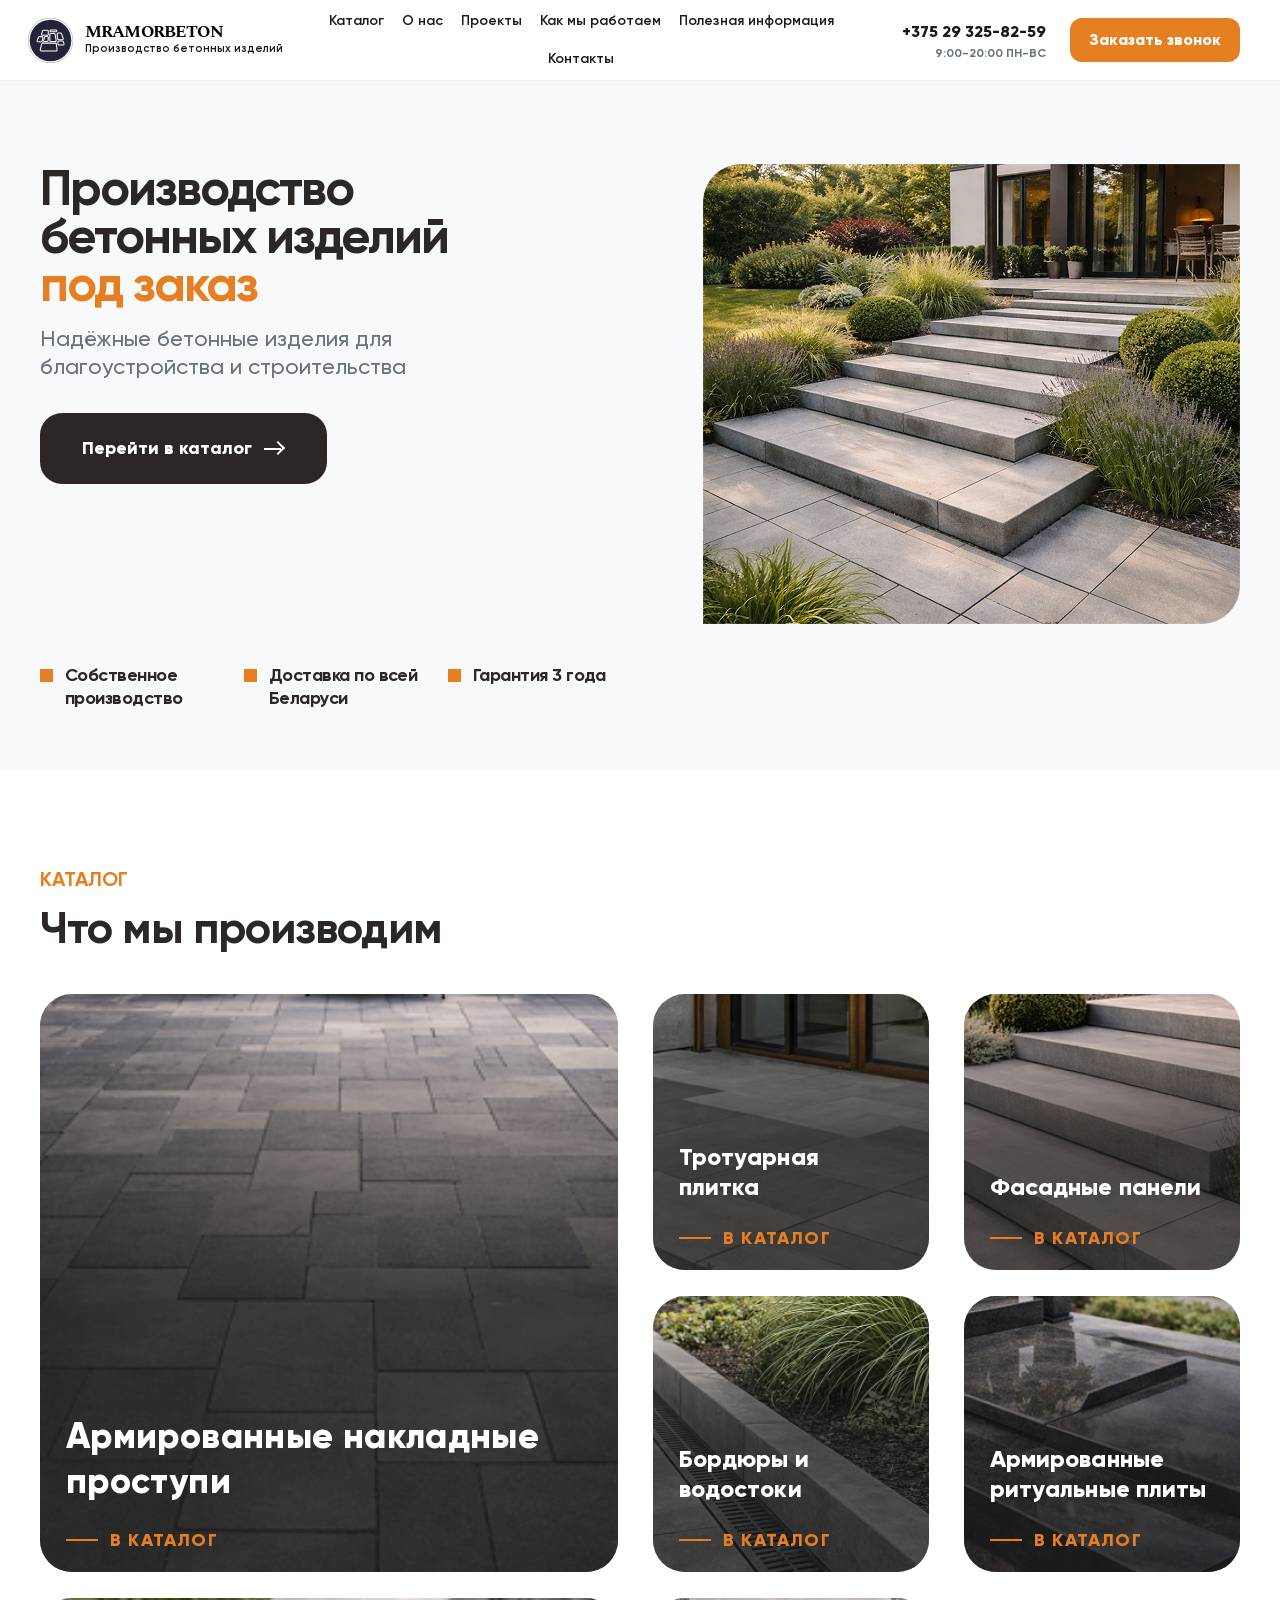
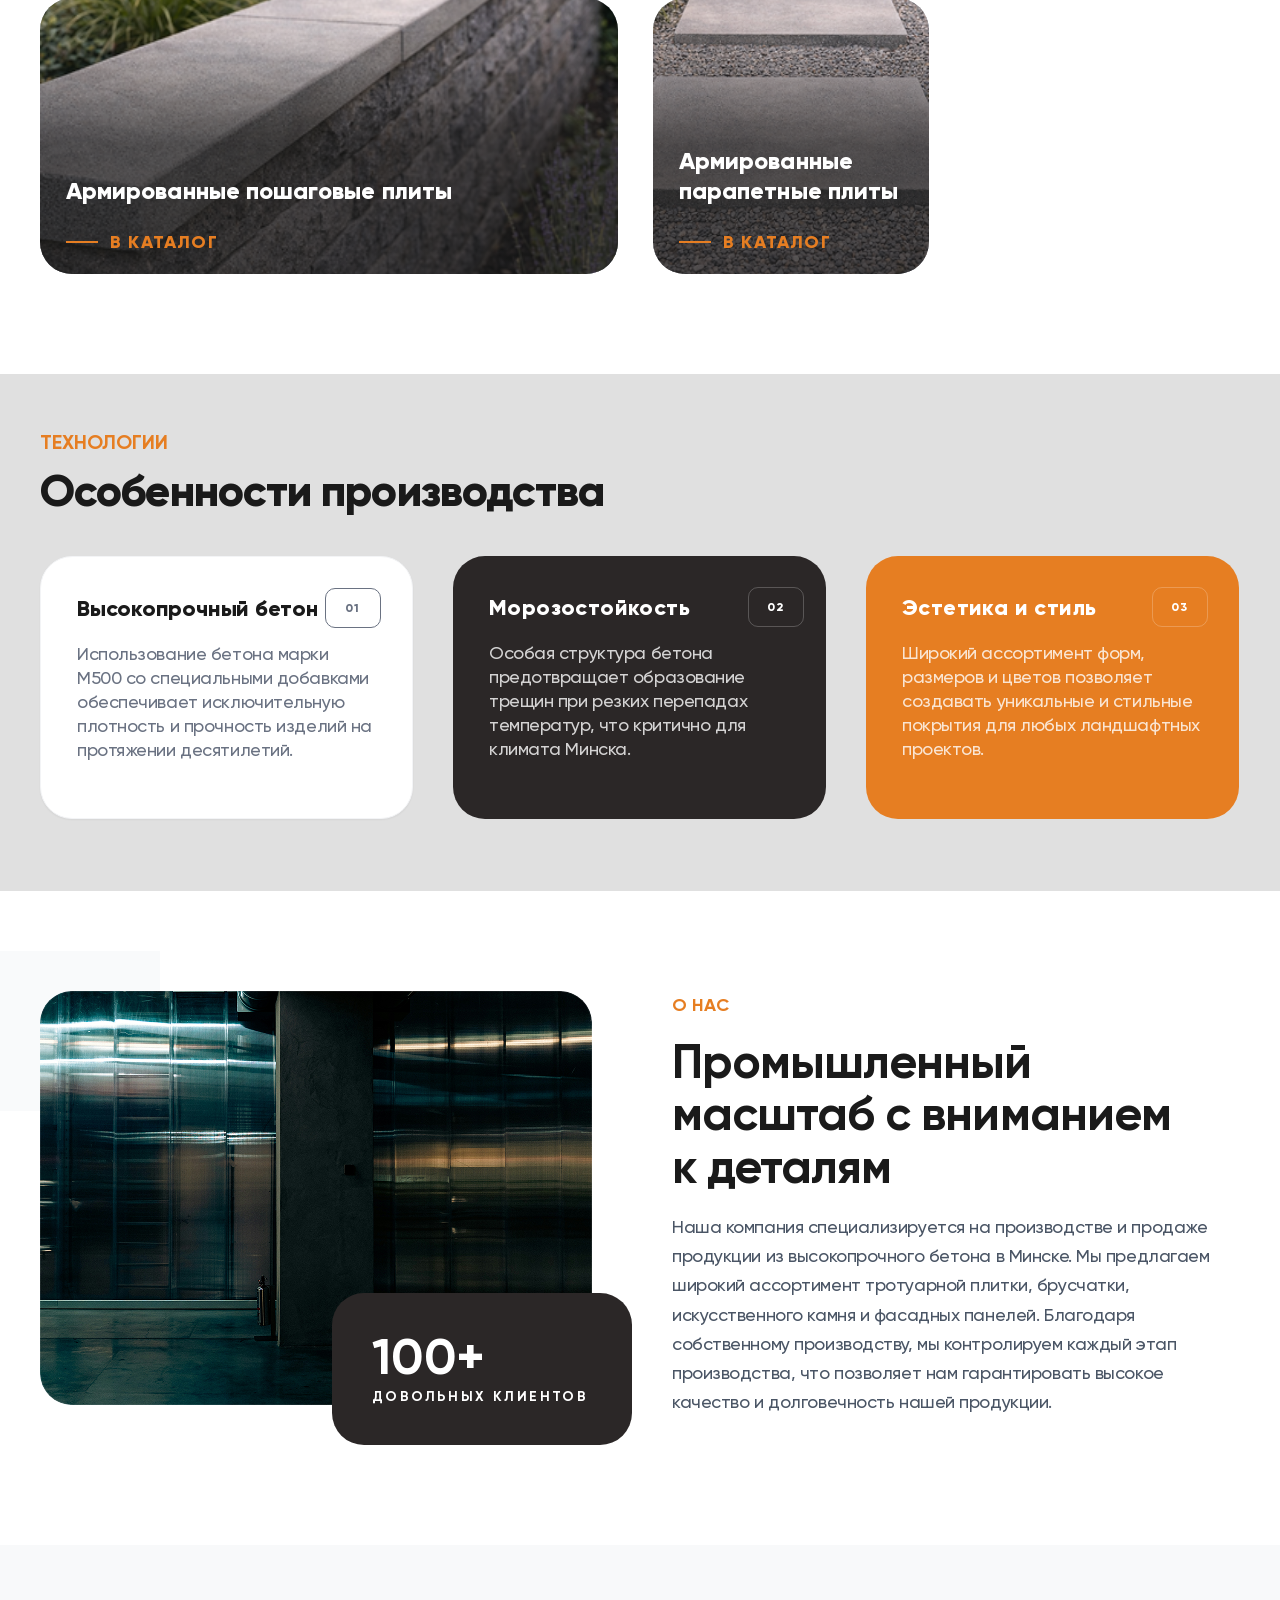
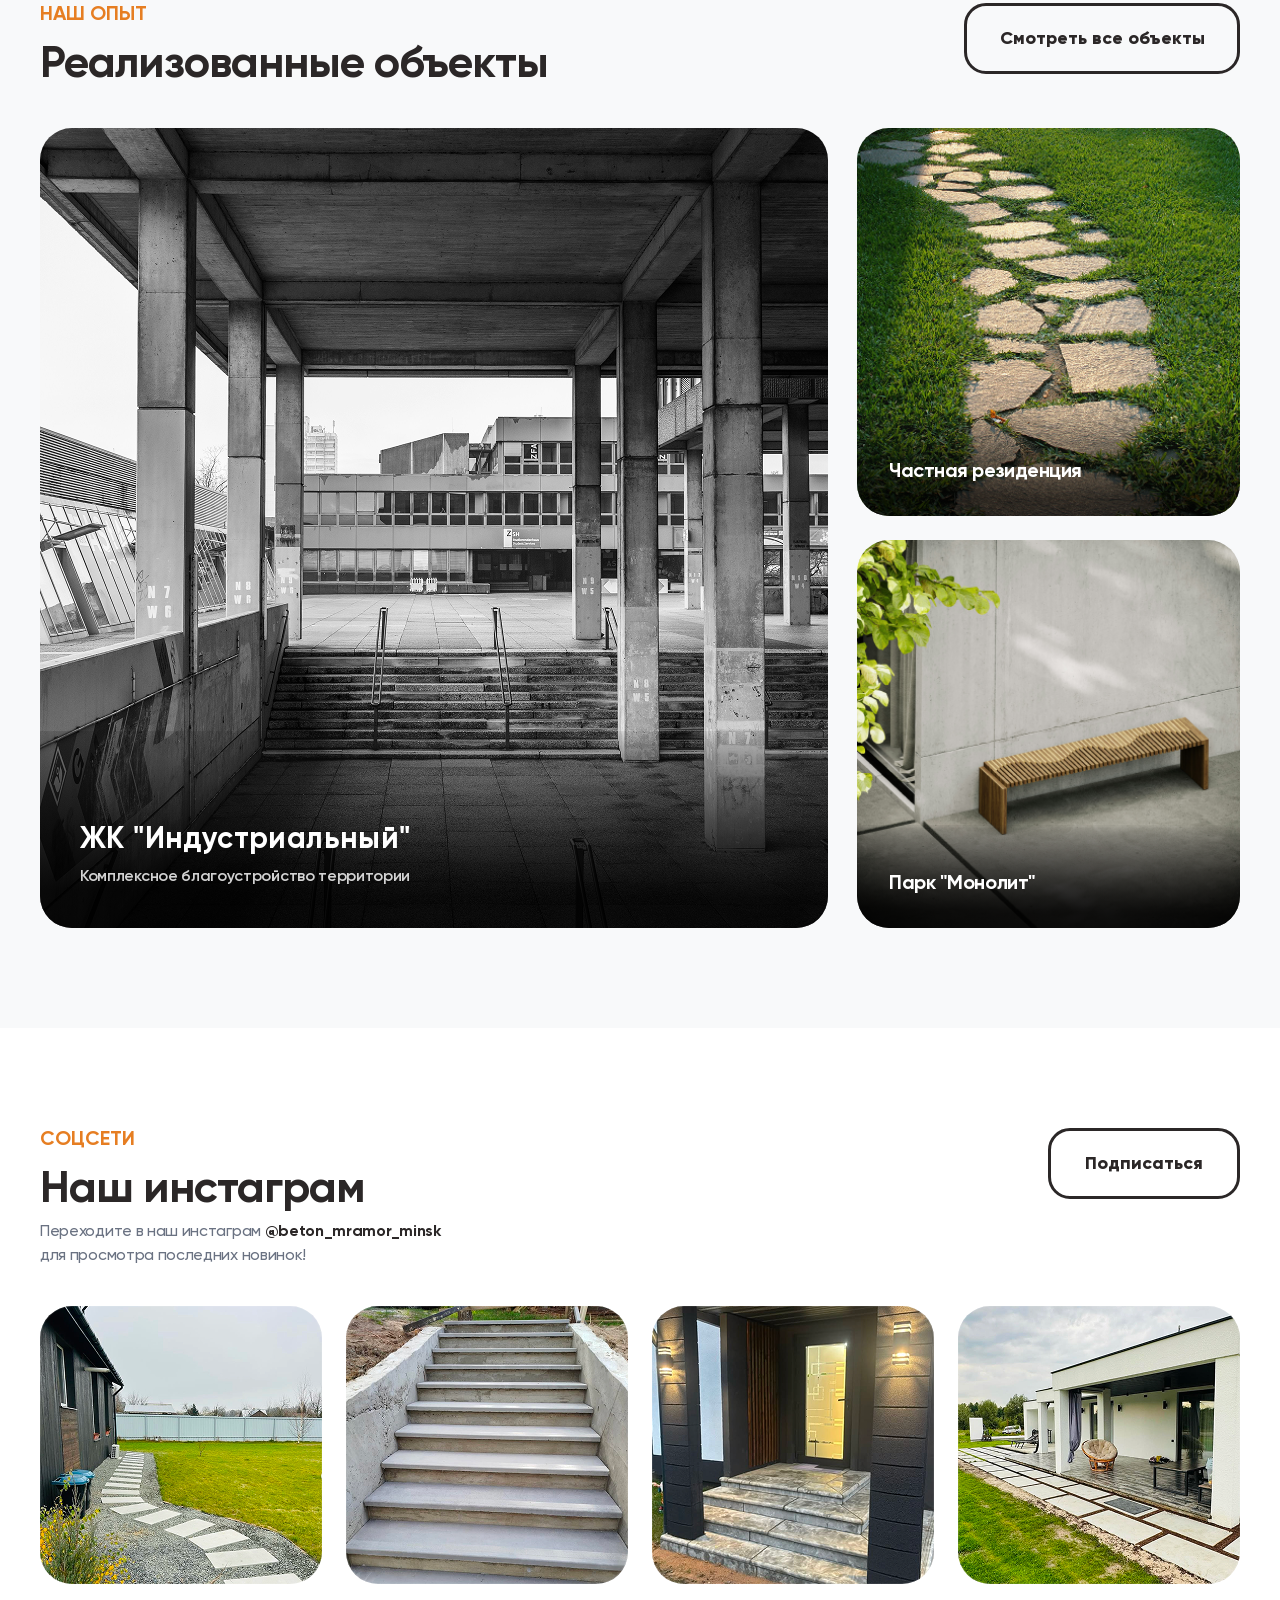
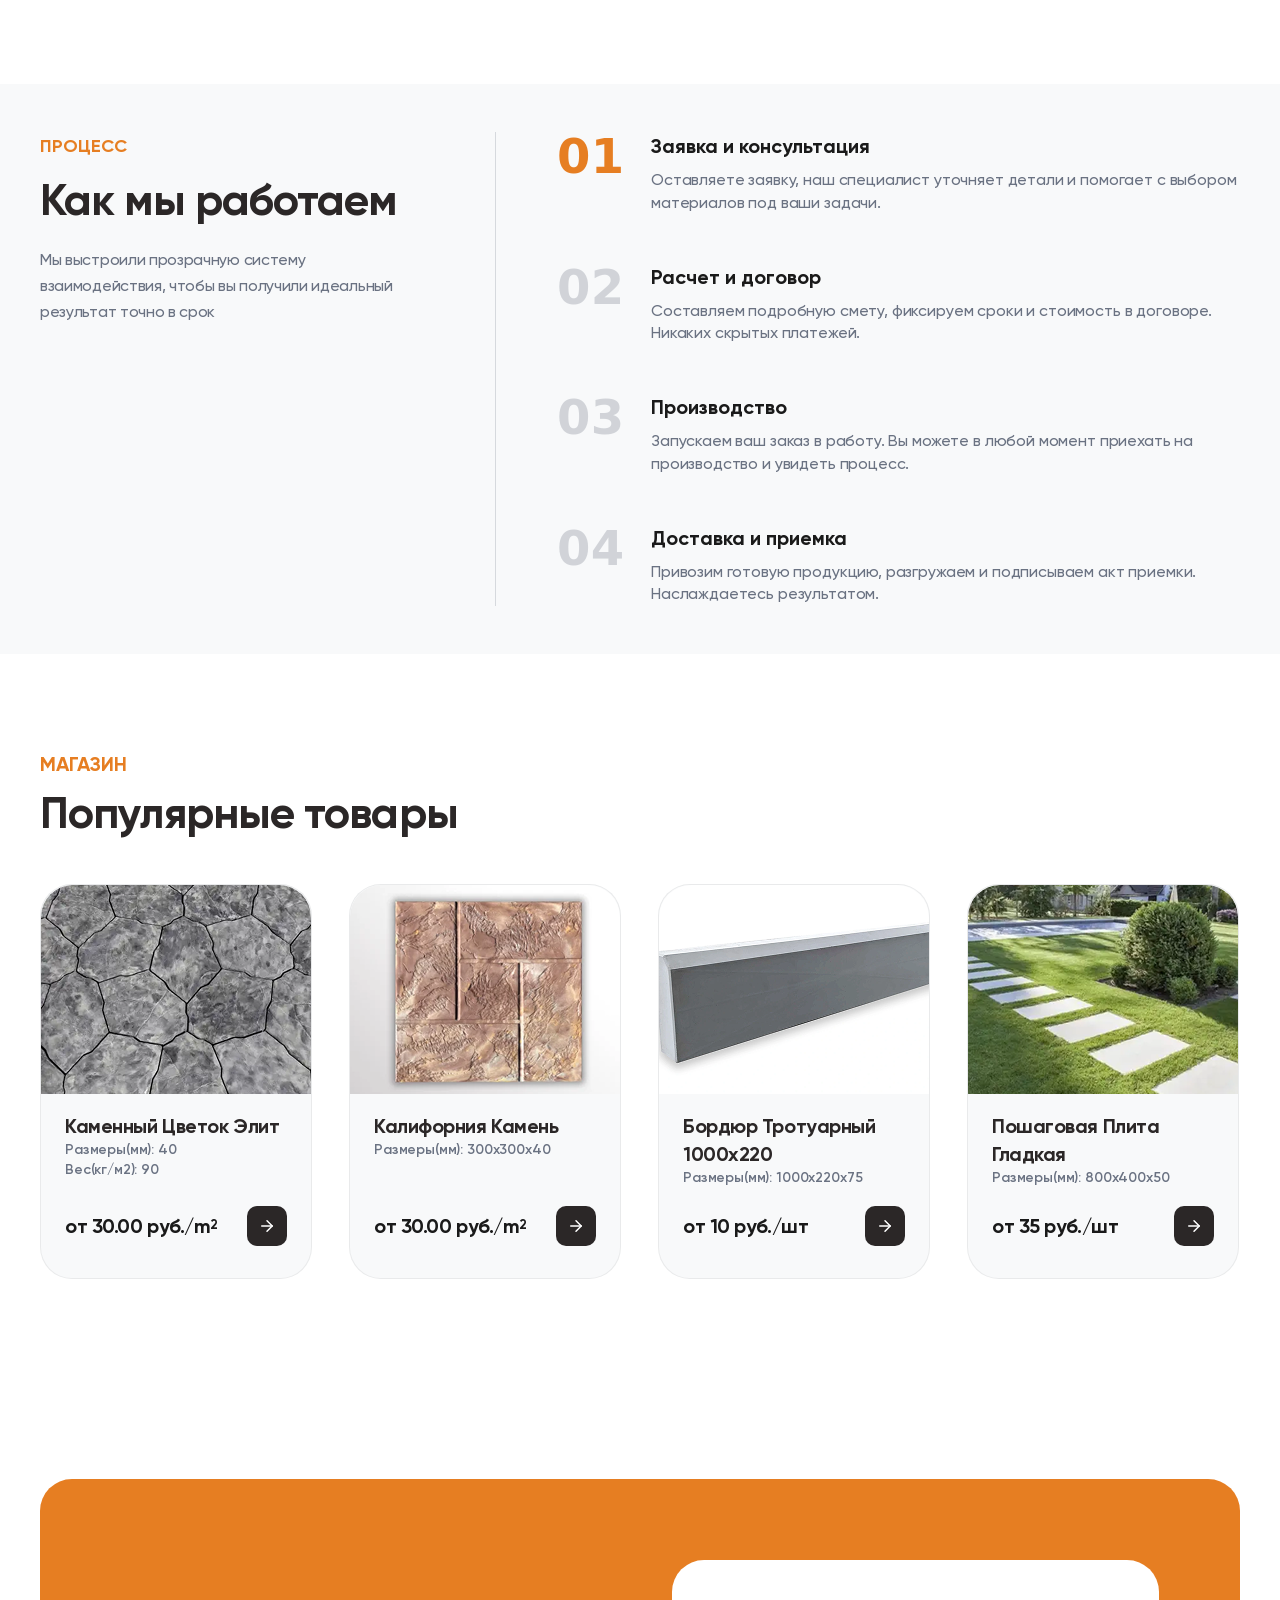
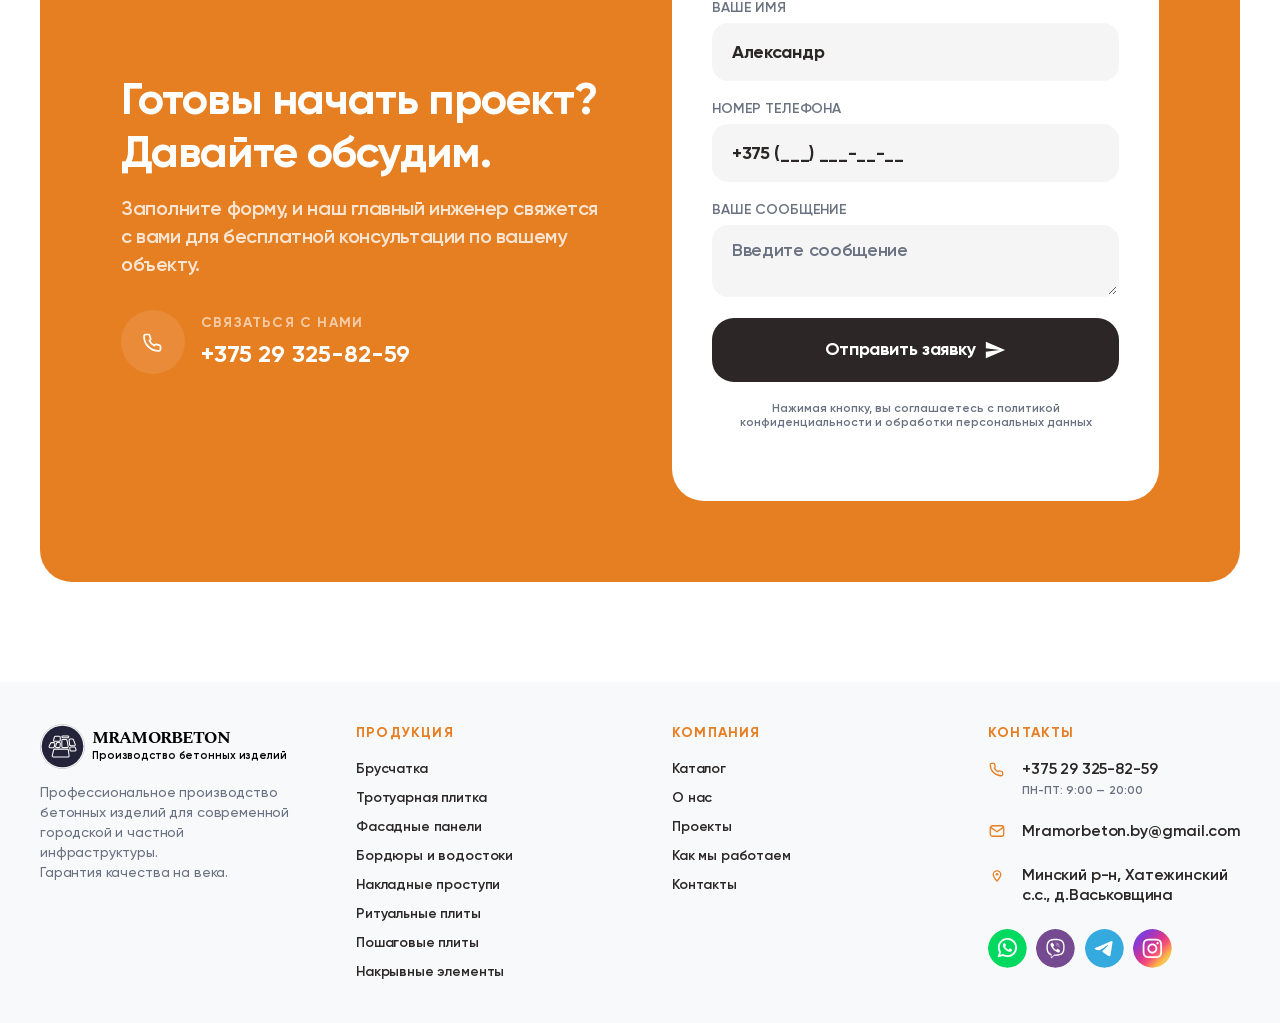
==== commit 26e768cf: "admin + mobile index page" ====
--- a/index.html
+++ b/index.html
@@ -17,7 +17,7 @@
   <link rel="stylesheet" href="styles.css">
   <link rel="stylesheet" href="lead-form.css">
 </head>
-<body>
+<body class="page-home">
   <header class="site-header">
     <div class="container header-inner">
       <a class="brand" href="#hero" aria-label="MRAMORBETON">
@@ -69,11 +69,6 @@
               <span class="button-arrow" aria-hidden="true"></span>
             </a>
           </div>
-          <ul class="hero-features">
-            <li>Собственное производство</li>
-            <li>Доставка по всей Беларуси</li>
-            <li>Гарантия 3 года</li>
-          </ul>
         </div>
 
         <div class="hero-media image-frame image-frame-hero">
@@ -83,6 +78,12 @@
             loading="eager"
           >
         </div>
+
+        <ul class="hero-features">
+          <li>Собственное производство</li>
+          <li>Доставка по всей Беларуси</li>
+          <li>Гарантия 3 года</li>
+        </ul>
       </div>
     </section>
 
@@ -153,7 +154,7 @@
           <a class="button button-outline" href="projects.html">Смотреть все объекты</a>
         </div>
 
-        <div class="projects-grid">
+        <div class="projects-grid" id="projects-slider">
           <article class="project-card project-card-large">
             <img
               src="assets/images/project-industrial.png"
@@ -190,6 +191,11 @@
             </article>
           </div>
         </div>
+        <div class="mobile-slider-controls" aria-label="Навигация по объектам">
+          <button class="mobile-slider-control mobile-slider-control--prev" type="button" data-scroll-target="projects-slider" aria-label="Предыдущий объект"></button>
+          <button class="mobile-slider-control mobile-slider-control--next" type="button" data-scroll-target="projects-slider" aria-label="Следующий объект"></button>
+        </div>
+        <a class="button button-outline mobile-section-button" href="projects.html">Смотреть все объекты</a>
       </div>
     </section>
 
@@ -206,6 +212,11 @@
           <a class="button button-outline" href="#contact-form">Подписаться</a>
         </div>
         <div class="instagram-grid" id="instagram-grid"></div>
+        <div class="mobile-slider-controls" aria-label="Навигация по Instagram">
+          <button class="mobile-slider-control mobile-slider-control--prev" type="button" data-scroll-target="instagram-grid" aria-label="Предыдущая публикация"></button>
+          <button class="mobile-slider-control mobile-slider-control--next" type="button" data-scroll-target="instagram-grid" aria-label="Следующая публикация"></button>
+        </div>
+        <a class="button button-dark mobile-section-button" href="#contact-form">Подписаться</a>
       </div>
     </section>
 
@@ -233,6 +244,10 @@
           <h2>Популярные товары</h2>
         </div>
         <div class="products-grid" id="products-grid"></div>
+        <div class="mobile-slider-controls" aria-label="Навигация по товарам">
+          <button class="mobile-slider-control mobile-slider-control--prev" type="button" data-scroll-target="products-grid" aria-label="Предыдущий товар"></button>
+          <button class="mobile-slider-control mobile-slider-control--next" type="button" data-scroll-target="products-grid" aria-label="Следующий товар"></button>
+        </div>
       </div>
     </section>
 
@@ -406,7 +421,7 @@
             <a class="social social--telegram" href="#" aria-label="Telegram">
               <img src="assets/images/footer-icon-3.svg" width="39" height="39" alt="" decoding="async">
             </a>
-            <a class="social social--instagram" href="#" aria-label="Instagram">
+            <a class="social social--photo" href="#" aria-label="Наш профиль">
               <img src="assets/images/footer-icon-4.svg" width="39" height="39" alt="" decoding="async">
             </a>
           </div>
--- a/styles.css
+++ b/styles.css
@@ -243,12 +243,15 @@
   font-size: 18px;
   line-height: 1.2;
   font-weight: 800;
-  transition: transform 0.2s ease, box-shadow 0.2s ease;
+  transition:
+    background-color 0.22s ease,
+    color 0.22s ease,
+    box-shadow 0.22s ease;
 }
 
 .button:hover,
 .button:focus-visible {
-  transform: translateY(-2px);
+  outline: none;
 }
 
 .button-small {
@@ -266,6 +269,18 @@
 .button-dark {
   background: var(--dark);
   color: var(--white);
+}
+
+.button-accent:hover,
+.button-accent:focus-visible,
+.button-dark:hover,
+.button-dark:focus-visible {
+  background: #de6800;
+}
+
+.button-accent:active,
+.button-dark:active {
+  background: #f47301;
 }
 
 .button-outline {
@@ -281,6 +296,7 @@
   width: 24px;
   height: 24px;
   flex: 0 0 24px;
+  transition: transform 0.22s ease;
 }
 
 .button-icon .button-arrow::before,
@@ -309,6 +325,336 @@
   transform: rotate(45deg);
 }
 
+.button-icon:hover .button-arrow,
+.button-icon:focus-visible .button-arrow {
+  transform: translateX(3px);
+}
+
+.button-icon:active .button-arrow {
+  transform: translateX(1px);
+}
+
+body.site-popup-open {
+  overflow: hidden;
+}
+
+.site-popup {
+  position: fixed;
+  inset: 0;
+  z-index: 120;
+  display: flex;
+  align-items: center;
+  justify-content: center;
+  padding: 24px 16px;
+  opacity: 0;
+  visibility: hidden;
+  transition: opacity 0.24s ease, visibility 0.24s ease;
+}
+
+.site-popup.is-open {
+  opacity: 1;
+  visibility: visible;
+}
+
+.site-popup__backdrop {
+  position: absolute;
+  inset: 0;
+  background: rgba(0, 0, 0, 0.6);
+}
+
+.site-popup__dialog {
+  position: relative;
+  width: min(100%, 600px);
+  max-height: min(92vh, 758px);
+  padding: 44px 44px 32px;
+  overflow: auto;
+  border-radius: 40px;
+  background: #fff;
+  box-shadow: 0 25px 50px -12px rgba(0, 0, 0, 0.25);
+  transform: translateY(20px) scale(0.97);
+  transition: transform 0.24s ease;
+}
+
+.site-popup.is-open .site-popup__dialog {
+  transform: translateY(0) scale(1);
+}
+
+.site-popup__close {
+  position: absolute;
+  top: 33px;
+  right: 33px;
+  display: inline-flex;
+  align-items: center;
+  justify-content: center;
+  width: 48px;
+  height: 48px;
+  padding: 0;
+  border: 1px solid #e5e7eb;
+  border-radius: 50%;
+  background: #fff;
+  color: #1a1a1a;
+  cursor: pointer;
+  transition: background-color 0.2s ease, border-color 0.2s ease, transform 0.2s ease;
+}
+
+.site-popup__close:hover,
+.site-popup__close:focus-visible {
+  background: #f8f9fb;
+  border-color: #d7dde6;
+  outline: none;
+}
+
+.site-popup__close:active {
+  transform: scale(0.98);
+}
+
+.site-popup__close svg {
+  width: 24px;
+  height: 24px;
+}
+
+.site-popup__copy {
+  max-width: 418px;
+  margin-bottom: 26px;
+}
+
+.site-popup__title {
+  margin: 0 0 5px;
+  font-size: 32px;
+  line-height: 1.25;
+  font-weight: 700;
+  letter-spacing: -0.64px;
+  color: #1a1a1a;
+}
+
+.site-popup__subtitle {
+  margin: 0;
+  font-size: 18px;
+  line-height: 26px;
+  font-weight: 500;
+  color: #6a7282;
+}
+
+.site-popup-form {
+  display: flex;
+  flex-direction: column;
+  gap: 22px;
+}
+
+.site-popup-form__field {
+  display: flex;
+  flex-direction: column;
+  gap: 10px;
+}
+
+.site-popup-form__label-row {
+  display: flex;
+  align-items: baseline;
+  justify-content: space-between;
+  gap: 12px;
+}
+
+.site-popup-form__label {
+  margin: 0;
+  font-size: 14px;
+  line-height: 15px;
+  font-weight: 600;
+  letter-spacing: -0.14px;
+  text-transform: uppercase;
+  color: #6a7282;
+}
+
+.site-popup-form__error {
+  margin: 0;
+  font-size: 15px;
+  line-height: 1;
+  font-weight: 600;
+  letter-spacing: -0.387px;
+  color: #ff0000;
+  opacity: 0;
+  transition: opacity 0.2s ease;
+}
+
+.site-popup-form__error.is-visible {
+  opacity: 1;
+}
+
+.site-popup-form__control {
+  width: 100%;
+  min-height: 58px;
+  padding: 12px 18px;
+  border: 2px solid #f5f5f5;
+  border-radius: 16px;
+  background: #f5f5f5;
+  font-family: inherit;
+  font-size: 18px;
+  line-height: normal;
+  font-weight: 600;
+  letter-spacing: -0.3125px;
+  color: #6a7282;
+  outline: none;
+  transition: border-color 0.2s ease, box-shadow 0.2s ease, background-color 0.2s ease, color 0.2s ease;
+}
+
+.site-popup-form__control::placeholder {
+  color: #6a7282;
+  opacity: 1;
+}
+
+.site-popup-form__control:hover,
+.site-popup-form__control:focus {
+  border-color: #2b2727;
+  background: #f2f0f0;
+  color: #2b2727;
+}
+
+.site-popup-form__control:focus {
+  box-shadow: 0 0 0 4px rgba(43, 39, 39, 0.08);
+}
+
+.site-popup-form__control--message {
+  min-height: 58px;
+  resize: vertical;
+  font-weight: 500;
+}
+
+.site-popup-form__control--error {
+  border-color: #ff0000;
+  border-bottom-width: 3px;
+  box-shadow: none;
+}
+
+.site-popup-form__control--error:hover,
+.site-popup-form__control--error:focus {
+  border-color: #ff0000;
+  background: #f5f5f5;
+  color: #6a7282;
+}
+
+.site-popup-form__control--filled {
+  color: #2b2727;
+}
+
+.site-popup-form__submit {
+  display: inline-flex;
+  align-items: center;
+  justify-content: center;
+  gap: 8px;
+  width: 100%;
+  min-height: 64px;
+  margin-top: 8px;
+  padding: 18px 24px;
+  border: none;
+  border-radius: 22px;
+  background: #2c2626;
+  color: #fff;
+  font-family: inherit;
+  font-size: 18px;
+  line-height: 24px;
+  font-weight: 700;
+  letter-spacing: -0.3125px;
+  cursor: pointer;
+  transition: background-color 0.22s ease;
+}
+
+.site-popup-form__submit:hover,
+.site-popup-form__submit:focus-visible {
+  background: #de6800;
+  outline: none;
+}
+
+.site-popup-form__submit:active {
+  background: #f47301;
+}
+
+.site-popup-form__submit-icon {
+  width: 22px;
+  height: 22px;
+  flex: 0 0 22px;
+  transition: transform 0.22s ease;
+}
+
+.site-popup-form__submit:hover .site-popup-form__submit-icon,
+.site-popup-form__submit:focus-visible .site-popup-form__submit-icon {
+  transform: translateX(3px);
+}
+
+.site-popup-form__submit:active .site-popup-form__submit-icon {
+  transform: translateX(1px);
+}
+
+.site-popup-form__policy {
+  max-width: 360px;
+  margin: 0 auto;
+  font-size: 12px;
+  line-height: 14px;
+  font-weight: 600;
+  text-align: center;
+  color: #6a7282;
+}
+
+.site-popup-form__status {
+  min-height: 20px;
+  margin: 0;
+  font-size: 14px;
+  line-height: 1.45;
+  font-weight: 700;
+  text-align: center;
+  color: #6a7282;
+}
+
+@media (max-width: 767px) {
+  .site-popup {
+    padding: 18px 12px;
+  }
+
+  .site-popup__dialog {
+    padding: 28px 20px 24px;
+    border-radius: 28px;
+  }
+
+  .site-popup__close {
+    top: 18px;
+    right: 18px;
+    width: 42px;
+    height: 42px;
+  }
+
+  .site-popup__copy {
+    max-width: none;
+    padding-right: 52px;
+  }
+
+  .site-popup__title {
+    font-size: 28px;
+    line-height: 1.2;
+  }
+
+  .site-popup__subtitle,
+  .site-popup-form__control {
+    font-size: 16px;
+  }
+
+  .site-popup-form__label {
+    font-size: 13px;
+  }
+
+  .site-popup-form__control {
+    min-height: 60px;
+    padding: 14px 16px;
+  }
+
+  .site-popup-form__submit {
+    min-height: 64px;
+    border-radius: 22px;
+  }
+
+  .site-popup-form__policy {
+    font-size: 12px;
+    line-height: 16px;
+  }
+}
+
 .section {
   padding: 100px 0;
 }
@@ -521,6 +867,7 @@
   width: 100%;
   height: 100%;
   object-fit: cover;
+  transition: opacity 0.24s ease;
 }
 
 .image-frame::after {
@@ -538,26 +885,44 @@
   border-radius: 38px 0 38px 0;
 }
 
-.image-frame.is-missing {
+.image-frame.is-loading,
+.image-frame.is-missing,
+.catalog-card.is-loading,
+.catalog-card.is-missing {
   min-height: 220px;
-}
-
+  background: #f5f5f5;
+}
+
+.image-frame.is-loading::before,
+.catalog-card.is-loading::before,
 .image-frame.is-missing::before,
 .catalog-card.is-missing::before {
-  content: "Загрузите изображение";
+  content: "";
   position: absolute;
-  left: 24px;
-  right: 24px;
-  bottom: 24px;
+  left: 50%;
+  top: 50%;
+  width: 64px;
+  height: 64px;
   z-index: 2;
-  font-size: 14px;
-  line-height: 1.3;
-  font-weight: 800;
-  letter-spacing: 0.08em;
-  text-transform: uppercase;
-  color: rgba(255, 255, 255, 0.95);
-}
-
+  background-position: center;
+  background-repeat: no-repeat;
+  background-size: contain;
+  transform: translate(-50%, -50%);
+  pointer-events: none;
+}
+
+.image-frame.is-loading::before,
+.catalog-card.is-loading::before {
+  background-image: url("assets/images/image-loading.svg");
+}
+
+.image-frame.is-missing::before,
+.catalog-card.is-missing::before {
+  background-image: url("assets/images/image-absent.svg");
+}
+
+.image-frame.is-loading img,
+.catalog-card.is-loading img,
 .image-frame.is-missing img,
 .catalog-card.is-missing img {
   opacity: 0;
@@ -1249,6 +1614,7 @@
 }
 
 .product-media {
+  position: relative;
   width: 100%;
   height: 209px;
   flex-shrink: 0;
@@ -1268,6 +1634,43 @@
   width: 100%;
   height: 209px;
   object-fit: cover;
+}
+
+.product-stock-badge {
+  position: absolute;
+  top: 22px;
+  right: 22px;
+  z-index: 2;
+  display: inline-flex;
+  align-items: center;
+  justify-content: center;
+  gap: 10px;
+  min-height: 36px;
+  padding: 9px 16px;
+  border-radius: 12px;
+  background: #f03;
+  color: #fff;
+  font-size: 16px;
+  line-height: 15px;
+  font-weight: 700;
+  text-transform: uppercase;
+  letter-spacing: 0;
+  text-align: center;
+  box-shadow: 0 6px 20px rgba(255, 0, 51, 0.22);
+  pointer-events: none;
+}
+
+.product-stock-badge::before {
+  content: "";
+  width: 8px;
+  height: 8px;
+  border-radius: 50%;
+  background: #fff;
+  flex-shrink: 0;
+}
+
+.product-stock-badge--compact {
+  max-width: calc(100% - 28px);
 }
 
 .product-content {
@@ -2173,3 +2576,912 @@
     gap: 32px;
   }
 }
+
+.mobile-menu {
+  position: fixed;
+  inset: 0;
+  z-index: 140;
+  opacity: 0;
+  visibility: hidden;
+  transition: opacity 0.24s ease, visibility 0.24s ease;
+}
+
+.mobile-menu.is-open {
+  opacity: 1;
+  visibility: visible;
+}
+
+.mobile-menu__backdrop {
+  position: absolute;
+  inset: 0;
+  background: rgba(255, 255, 255, 0.9);
+}
+
+.mobile-menu__panel {
+  position: relative;
+  display: flex;
+  flex-direction: column;
+  min-height: 100%;
+  padding: 78px 18px 28px;
+  background: rgba(255, 255, 255, 0.9);
+}
+
+.mobile-menu__header {
+  display: flex;
+  align-items: flex-start;
+  justify-content: space-between;
+  gap: 16px;
+}
+
+.mobile-menu__brand {
+  margin-left: 0;
+}
+
+.mobile-menu__close {
+  display: inline-flex;
+  align-items: center;
+  justify-content: center;
+  width: 24px;
+  height: 24px;
+  margin-top: 8px;
+  padding: 0;
+  border: none;
+  background: transparent;
+}
+
+.mobile-menu__close img {
+  width: 24px;
+  height: 24px;
+}
+
+.mobile-menu__nav {
+  display: flex;
+  flex-direction: column;
+  gap: 9px;
+  margin-top: 38px;
+}
+
+.mobile-menu__nav a,
+.mobile-menu__catalog-toggle {
+  padding: 0;
+  border: none;
+  background: transparent;
+  font-size: 16px;
+  line-height: 20px;
+  font-weight: 600;
+  text-align: left;
+  color: #2b2727;
+}
+
+.mobile-menu__group {
+  display: flex;
+  flex-direction: column;
+  gap: 9px;
+}
+
+.mobile-menu__catalog-toggle {
+  display: inline-flex;
+  align-items: center;
+  gap: 6px;
+}
+
+.mobile-menu__chevron {
+  width: 12px;
+  height: 12px;
+  border-right: 2px solid currentColor;
+  border-bottom: 2px solid currentColor;
+  transform: rotate(45deg) translateY(-2px);
+  transform-origin: center;
+  transition: transform 0.2s ease;
+}
+
+.mobile-menu__catalog-toggle[aria-expanded="false"] .mobile-menu__chevron {
+  transform: rotate(-45deg) translateY(2px);
+}
+
+.mobile-menu__catalog-list {
+  display: flex;
+  flex-direction: column;
+  gap: 9px;
+}
+
+.mobile-menu__catalog-list a {
+  font-weight: 600;
+}
+
+.mobile-menu__group.is-collapsed .mobile-menu__catalog-list {
+  display: none;
+}
+
+.mobile-menu__footer {
+  margin-top: auto;
+  padding-top: 18px;
+  border-top: 1px solid #eceff3;
+}
+
+.mobile-menu__contacts {
+  display: flex;
+  flex-direction: column;
+  gap: 12px;
+}
+
+.mobile-menu__phone {
+  font-size: 24px;
+  line-height: 24px;
+  font-weight: 700;
+  color: #1a1a1a;
+}
+
+.mobile-menu__contacts p {
+  margin: 0;
+  font-size: 16px;
+  line-height: 15px;
+  font-weight: 600;
+  text-transform: uppercase;
+  color: #6a7282;
+}
+
+.mobile-menu__button {
+  display: inline-flex;
+  align-items: center;
+  justify-content: center;
+  width: 100%;
+  min-height: 69px;
+  margin-top: 119px;
+  border-radius: 16px;
+  background: #e67e22;
+  font-size: 18px;
+  line-height: 20px;
+  font-weight: 700;
+  color: #fff;
+}
+
+.mobile-slider-controls,
+.mobile-section-button {
+  display: none;
+}
+
+body.mobile-menu-open {
+  overflow: hidden;
+}
+
+@media (max-width: 1260px) {
+  .header-inner {
+    grid-template-columns: minmax(0, 1fr) 24px;
+    gap: 20px;
+  }
+
+  .site-nav,
+  .header-contacts {
+    display: none;
+  }
+
+  .menu-toggle {
+    position: relative;
+    display: inline-flex;
+    justify-self: end;
+    width: 24px;
+    height: 24px;
+    padding: 0;
+    border: none;
+    background: transparent;
+    color: transparent;
+    font-size: 0;
+  }
+
+  .menu-toggle::before {
+    content: "";
+    position: absolute;
+    inset: 0;
+    background: url("assets/menu.svg") center / 24px 24px no-repeat;
+  }
+}
+
+@media (max-width: 767px) {
+  .container {
+    width: min(var(--container), calc(100% - 36px));
+  }
+
+  .site-header {
+    border-bottom: 1px solid #f3f4f6;
+    background: rgba(255, 255, 255, 0.9);
+    backdrop-filter: none;
+  }
+
+  .header-inner {
+    min-height: 74px;
+    padding: 12px 0;
+    align-items: center;
+  }
+
+  .brand {
+    gap: 6.236px;
+    margin-left: 0;
+  }
+
+  .brand-logo {
+    width: 40.091px;
+    height: 40.091px;
+    flex-basis: 40.091px;
+  }
+
+  .brand-copy {
+    gap: 0;
+  }
+
+  .brand-copy strong {
+    font-size: 15.145px;
+    letter-spacing: -0.05em;
+  }
+
+  .brand-copy small {
+    font-size: 9.8px;
+    line-height: 1.25;
+  }
+
+  .page-home {
+    background: #fbfbfb;
+  }
+
+  .page-home .site-header {
+    border-bottom-width: 2px;
+    background: #fefefe;
+  }
+
+  .page-home .header-inner {
+    min-height: 72px;
+    height: auto;
+    padding: 12px 0 10px;
+    align-items: center;
+  }
+
+  .page-home .brand-copy {
+    height: auto;
+    padding-bottom: 0;
+  }
+
+  .page-home .hero {
+    padding: 14px 0 16px;
+    background: #f8f9fa;
+  }
+
+  .page-home .hero-grid {
+    display: flex;
+    flex-direction: column;
+    gap: 0;
+    min-height: 0;
+    padding-top: 0;
+  }
+
+  .page-home .hero-copy {
+    width: 357px;
+    max-width: 100%;
+  }
+
+  .page-home .hero-copy h1 {
+    margin: 0;
+    width: 329px;
+    max-width: 100%;
+    font-size: 35px;
+    line-height: 0.96;
+    letter-spacing: -0.7px;
+  }
+
+  .page-home .hero-description {
+    width: 324px;
+    max-width: 100%;
+    margin: 12px 0 0;
+    font-size: 16px;
+    line-height: 20.05px;
+    letter-spacing: -0.64px;
+  }
+
+  .page-home .hero-actions {
+    margin-top: 24px;
+    margin-bottom: 0;
+  }
+
+  .page-home .hero-actions .button {
+    width: 241px;
+    min-width: 0;
+    min-height: 64px;
+    padding: 0 22px 0 24px;
+    border-radius: 22px;
+    font-size: 18px;
+    line-height: 24px;
+    font-weight: 600;
+    letter-spacing: 0.16px;
+    gap: 10px;
+    justify-content: center;
+  }
+
+  .page-home .hero-actions .button > span:first-child {
+    white-space: nowrap;
+  }
+
+  .page-home .image-frame-hero {
+    width: 100%;
+    height: 306px;
+    max-width: none;
+    margin-top: 25px;
+    border-radius: 38px 0 38px 0;
+  }
+
+  .page-home .hero-features {
+    display: grid;
+    grid-template-columns: 116px 99px 92px;
+    gap: 15px;
+    margin-top: 25px;
+    width: 100%;
+  }
+
+  .page-home .hero-features li {
+    width: auto;
+    padding-left: 25px;
+    font-size: 14px;
+    line-height: 17.54px;
+    font-weight: 600;
+    letter-spacing: -0.42px;
+  }
+
+  .page-home .hero-features li::before {
+    top: 5px;
+    width: 13px;
+    height: 13px;
+  }
+
+  .page-home .hero-features li:nth-child(2)::before,
+  .page-home .hero-features li:nth-child(3)::before {
+    top: 6px;
+    width: 10.707px;
+    height: 10.707px;
+  }
+
+  .page-home .hero-actions .button-arrow {
+    flex: 0 0 24px;
+    width: 24px;
+    height: 24px;
+    background: url("assets/arrow-form.svg") center / 18px 18px no-repeat;
+    transform: none;
+  }
+
+  .page-home .hero-actions .button-arrow::before,
+  .page-home .hero-actions .button-arrow::after {
+    display: none;
+  }
+
+  .page-home .section-tag {
+    margin: 0 0 4px;
+    font-size: 16px;
+    line-height: 1;
+  }
+
+  .page-home .section-heading,
+  .page-home .section-tech .section-heading,
+  .page-home #shop .section-heading {
+    margin-bottom: 25px;
+  }
+
+  .page-home .section-heading h2,
+  .page-home .section-tech .section-heading h2,
+  .page-home .section-about .about-copy h2,
+  .page-home .section-projects .section-heading h2,
+  .page-home #instagram .section-heading-inline h2,
+  .page-home .section-process .process-copy h2,
+  .page-home .contact-banner .contact-copy-lead h2,
+  .page-home #shop .section-heading h2 {
+    font-size: 25px;
+    line-height: 34px;
+    letter-spacing: -0.5px;
+  }
+
+  .page-home #catalog {
+    padding-top: 50px;
+    padding-bottom: 50px;
+  }
+
+  .page-home .catalog-grid {
+    grid-template-columns: repeat(2, minmax(0, 174px));
+    grid-template-rows: none;
+    column-gap: 9px;
+    row-gap: 9px;
+    width: 100%;
+    max-width: 357px;
+    margin: 0;
+  }
+
+  .page-home .catalog-card,
+  .page-home .catalog-card-large,
+  .page-home .catalog-card-top-center,
+  .page-home .catalog-card-top-right,
+  .page-home .catalog-card-middle-center,
+  .page-home .catalog-card-middle-right,
+  .page-home .catalog-card-bottom-left,
+  .page-home .catalog-card-bottom-center,
+  .page-home .catalog-card--row3-tile {
+    grid-column: auto;
+    grid-row: auto;
+    min-height: 276px;
+    border-radius: 32px;
+  }
+
+  .page-home .catalog-card-large {
+    grid-column: auto;
+  }
+
+  .page-home .catalog-grid__row3 {
+    grid-column: 1 / -1;
+    width: 100%;
+    grid-template-columns: repeat(2, minmax(0, 174px));
+    column-gap: 9px;
+  }
+
+  .page-home .catalog-grid__row3 .catalog-card-link {
+    width: 100%;
+    min-height: 276px;
+  }
+
+  .page-home .catalog-card-content {
+    left: 15px;
+    right: 15px;
+    bottom: 15px;
+    gap: 8px;
+  }
+
+  .page-home .catalog-card h3,
+  .page-home .catalog-card-large h3 {
+    max-width: 139px;
+    font-size: 18px;
+    line-height: 25px;
+    font-weight: 600;
+    letter-spacing: 0.07px;
+  }
+
+  .page-home .catalog-card-desc {
+    display: none;
+  }
+
+  .page-home .catalog-card .link-line {
+    gap: 12px;
+    font-size: 16px;
+    line-height: 1;
+  }
+
+  .page-home .catalog-card .link-line::before {
+    width: 32px;
+    height: 2px;
+  }
+
+  .page-home .section-tech {
+    padding: 30px 0;
+  }
+
+  .page-home .section-tech .features-grid {
+    grid-template-columns: 1fr;
+    gap: 14px;
+  }
+
+  .page-home .section-tech .feature-card,
+  .page-home .section-tech .feature-card.dark,
+  .page-home .section-tech .feature-card.accent {
+    max-width: none;
+    min-height: 240px;
+    padding: 31px 31px 56px 36px;
+  }
+
+  .page-home .section-tech .feature-card h3,
+  .page-home .section-tech .feature-card:not(.dark):not(.accent) h3 {
+    font-size: 20px;
+    line-height: 37.5px;
+    letter-spacing: -0.2px;
+  }
+
+  .page-home .section-about {
+    padding: 50px 0;
+  }
+
+  .page-home .about-grid {
+    display: flex;
+    flex-direction: column;
+    gap: 24px;
+  }
+
+  .page-home .about-copy {
+    order: 1;
+    max-width: none;
+  }
+
+  .page-home .about-visual {
+    order: 2;
+    position: relative;
+    width: 100%;
+    min-height: 414px;
+    max-width: none;
+    margin: 0;
+  }
+
+  .page-home .about-visual__square {
+    display: none;
+  }
+
+  .page-home .about-photo {
+    position: relative;
+    z-index: 1;
+    width: 100%;
+    height: 414px;
+    max-width: none;
+    aspect-ratio: auto;
+  }
+
+  .page-home .about-badge {
+    position: absolute;
+    z-index: 2;
+    top: 246px;
+    right: auto;
+    bottom: auto;
+    left: 16px;
+    width: 300px;
+    max-width: calc(100% - 32px);
+    height: 152px;
+    margin-top: 0;
+    padding: 40px 40px 0;
+    border-radius: 32px;
+  }
+
+  .page-home .section-projects {
+    padding: 30px 0 50px;
+    background: #f8f9fa;
+  }
+
+  .page-home .section-projects .section-heading-inline {
+    display: block;
+  }
+
+  .page-home .section-projects .section-heading-inline .button-outline,
+  .page-home #instagram .section-heading-inline .button-outline {
+    display: none;
+  }
+
+  .page-home .projects-grid,
+  .page-home .instagram-grid,
+  .page-home .products-grid {
+    display: flex;
+    gap: 24px;
+    overflow-x: auto;
+    scroll-snap-type: x mandatory;
+    padding-right: 18px;
+    margin-right: -18px;
+    scrollbar-width: none;
+  }
+
+  .page-home .projects-grid::-webkit-scrollbar,
+  .page-home .instagram-grid::-webkit-scrollbar,
+  .page-home .products-grid::-webkit-scrollbar {
+    display: none;
+  }
+
+  .page-home .projects-grid > *,
+  .page-home .instagram-grid > *,
+  .page-home .products-grid > * {
+    scroll-snap-align: start;
+  }
+
+  .page-home .project-card,
+  .page-home .projects-stack {
+    flex: 0 0 357px;
+  }
+
+  .page-home .project-card,
+  .page-home .project-card-large {
+    min-height: 387px;
+    border-radius: 32px;
+  }
+
+  .page-home .projects-stack {
+    display: grid;
+    grid-template-columns: 1fr;
+    gap: 24px;
+  }
+
+  .page-home .projects-stack .project-card {
+    min-height: 181px;
+  }
+
+  .page-home .project-card-large .project-overlay,
+  .page-home .project-card:not(.project-card-large) .project-overlay {
+    left: 22px;
+    right: 18px;
+    bottom: 22px;
+  }
+
+  .page-home .project-overlay h3,
+  .page-home .project-card:not(.project-card-large) .project-overlay h3 {
+    margin: 0;
+    font-size: 20px;
+    line-height: 36px;
+    letter-spacing: 0.3955px;
+  }
+
+  .page-home .project-overlay p {
+    font-size: 16px;
+    line-height: 24px;
+    letter-spacing: -0.3125px;
+  }
+
+  .page-home #instagram {
+    padding-top: 0;
+    padding-bottom: 50px;
+  }
+
+  .page-home #instagram .section-heading-inline {
+    display: block;
+  }
+
+  .page-home #instagram .section-heading-inline {
+    margin-bottom: 24px;
+  }
+
+  .page-home #instagram .section-note {
+    margin: 5px 0 0;
+    max-width: 356px;
+    font-size: 16px;
+    line-height: 24px;
+  }
+
+  .page-home .instagram-card {
+    flex: 0 0 355px;
+    width: 355px;
+    height: 317px;
+  }
+
+  .page-home .instagram-card .image-frame {
+    height: 317px;
+    border-radius: 32px;
+  }
+
+  .page-home .section-process {
+    padding: 30px 0;
+  }
+
+  .page-home .process-layout {
+    gap: 24px;
+  }
+
+  .page-home .process-copy {
+    width: 100%;
+    max-width: none;
+  }
+
+  .page-home .process-steps-panel {
+    padding: 0;
+    border-top: none;
+  }
+
+  .page-home .process-steps {
+    gap: 16px;
+  }
+
+  .page-home .process-step {
+    gap: 24px;
+  }
+
+  .page-home .process-step__number {
+    flex: 0 0 45px;
+    width: 45px;
+    font-size: 30px;
+    line-height: 48px;
+  }
+
+  .page-home .process-step__title {
+    font-size: 20px;
+    line-height: 28px;
+  }
+
+  .page-home .process-step__text {
+    font-size: 16px;
+    line-height: 22.75px;
+  }
+
+  .page-home #shop {
+    padding-top: 50px;
+    padding-bottom: 72px;
+  }
+
+  .page-home #shop .section-heading {
+    margin-bottom: 14px;
+  }
+
+  .page-home .product-card {
+    flex: 0 0 272px;
+    width: 272px;
+    max-width: 272px;
+  }
+
+  .page-home #contacts {
+    padding: 0;
+  }
+
+  .page-home #contacts .container {
+    width: 100%;
+    max-width: none;
+  }
+
+  .page-home .contact-banner {
+    gap: 20px;
+    min-height: 0;
+    padding: 30px 18px;
+    border-radius: 0;
+  }
+
+  .page-home .contact-banner > .contact-copy {
+    gap: 17px;
+    padding-top: 0;
+  }
+
+  .page-home .contact-copy-lead {
+    gap: 4px;
+    max-width: 352px;
+  }
+
+  .page-home .contact-banner .contact-copy-lead > p:not(.section-tag) {
+    max-width: 352px;
+    font-size: 16px;
+    line-height: 24px;
+    letter-spacing: -0.4492px;
+  }
+
+  .page-home .contact-banner .contact-copy-lead h2 {
+    line-height: 37px;
+  }
+
+  .page-home .contact-phone-card a {
+    font-size: 20px;
+    line-height: 32px;
+  }
+
+  .page-home .lead-form {
+    width: 357px;
+    max-width: 100%;
+    min-height: 465px;
+    margin: 0 auto;
+    padding: 18px;
+    border-radius: 32px;
+  }
+
+  .page-home .site-footer {
+    padding: 30px 0 23px;
+    background: #f8f9fa;
+  }
+
+  .page-home .footer-grid {
+    grid-template-columns: 153px minmax(0, 1fr);
+    column-gap: 7px;
+    row-gap: 20px;
+  }
+
+  .page-home .footer-brand {
+    grid-column: 1 / -1;
+    max-width: none;
+    row-gap: 13px;
+  }
+
+  .page-home .footer-brand-text {
+    max-width: 357px;
+    line-height: 18px;
+  }
+
+  .page-home .footer-column[aria-label="Продукция"] {
+    display: none;
+  }
+
+  .page-home .footer-heading {
+    font-size: 12px;
+    line-height: 16px;
+  }
+
+  .page-home .footer-column {
+    gap: 12px;
+  }
+
+  .page-home .footer-links {
+    gap: 9px;
+  }
+
+  .page-home .footer-contacts-stack {
+    gap: 14px;
+  }
+
+  .page-home .footer-contact {
+    gap: 16px;
+  }
+
+  .page-home .footer-column-contacts {
+    min-width: 0;
+  }
+
+  .page-home .site-footer .socials-contacts {
+    display: grid;
+    grid-template-columns: repeat(4, 38.737px);
+    justify-content: start;
+    gap: 9.684px;
+    width: max-content;
+    max-width: 100%;
+  }
+
+  .page-home .footer-links a,
+  .page-home .footer-contact-primary,
+  .page-home .footer-contact:not(:has(.footer-contact-body)) strong {
+    font-size: 14px;
+    line-height: 20px;
+  }
+
+  .page-home .footer-contact-meta,
+  .page-home .footer-contact:not(:has(.footer-contact-body)) small {
+    font-size: 12px;
+    line-height: 14.286px;
+  }
+
+  .page-home .mobile-slider-controls {
+    display: flex;
+    justify-content: center;
+    gap: 21px;
+    margin-top: 24px;
+  }
+
+  .page-home #instagram .mobile-slider-controls,
+  .page-home #shop .mobile-slider-controls {
+    margin-top: 19px;
+  }
+
+  .page-home .mobile-slider-control {
+    position: relative;
+    width: 62px;
+    height: 62px;
+    padding: 0;
+    border: 1px solid #eceff3;
+    border-radius: 50%;
+    background: #fff;
+    color: #2b2727;
+    box-shadow: 0 1px 2px rgba(0, 0, 0, 0.05);
+  }
+
+  .page-home .mobile-slider-control::before {
+    content: "";
+    position: absolute;
+    inset: 0;
+    width: 23px;
+    height: 15px;
+    margin: auto;
+    background-position: center;
+    background-repeat: no-repeat;
+    background-size: 23px 15px;
+  }
+
+  .page-home .mobile-slider-control--prev::before {
+    background-image: url("assets/arrow-left.svg");
+  }
+
+  .page-home .mobile-slider-control--next::before {
+    background-image: url("assets/arrow-right.svg");
+  }
+
+  .page-home .mobile-slider-control:disabled {
+    opacity: 0.45;
+  }
+
+  .page-home .mobile-section-button {
+    display: inline-flex;
+    width: 100%;
+    margin-top: 23px;
+    min-height: 71px;
+    border-radius: 22px;
+    padding: 0 24px;
+    font-size: 20px;
+    line-height: 1;
+    letter-spacing: 0;
+  }
+
+  .page-home #instagram .mobile-section-button {
+    margin-top: 19px;
+  }
+}
--- a/lead-form.css
+++ b/lead-form.css
@@ -162,3 +162,50 @@
     max-width: none;
   }
 }
+
+@media (max-width: 767px) {
+  .page-home .lead-form {
+    min-height: 465px;
+    padding: 18px;
+    border-radius: 32px;
+  }
+
+  .page-home .lead-form__inner {
+    max-width: 321px;
+  }
+
+  .page-home .lead-form__label {
+    font-size: 14px;
+    line-height: 15px;
+  }
+
+  .page-home .lead-form__control {
+    min-height: 58px;
+    padding: 12px 18px;
+    border-bottom-width: 2px;
+    font-size: 18px;
+    line-height: normal;
+    letter-spacing: -0.3125px;
+  }
+
+  .page-home .lead-form__field + .lead-form__field {
+    margin-top: 25px;
+  }
+
+  .page-home .lead-form__submit {
+    gap: 7px;
+    min-height: 64px;
+    margin-top: 30px;
+    font-size: 18px;
+    line-height: 24px;
+    letter-spacing: -0.3125px;
+  }
+
+  .page-home .lead-form__policy {
+    margin-top: 12px;
+    padding: 0;
+    max-width: 360px;
+    font-size: 12px;
+    line-height: 14px;
+  }
+}
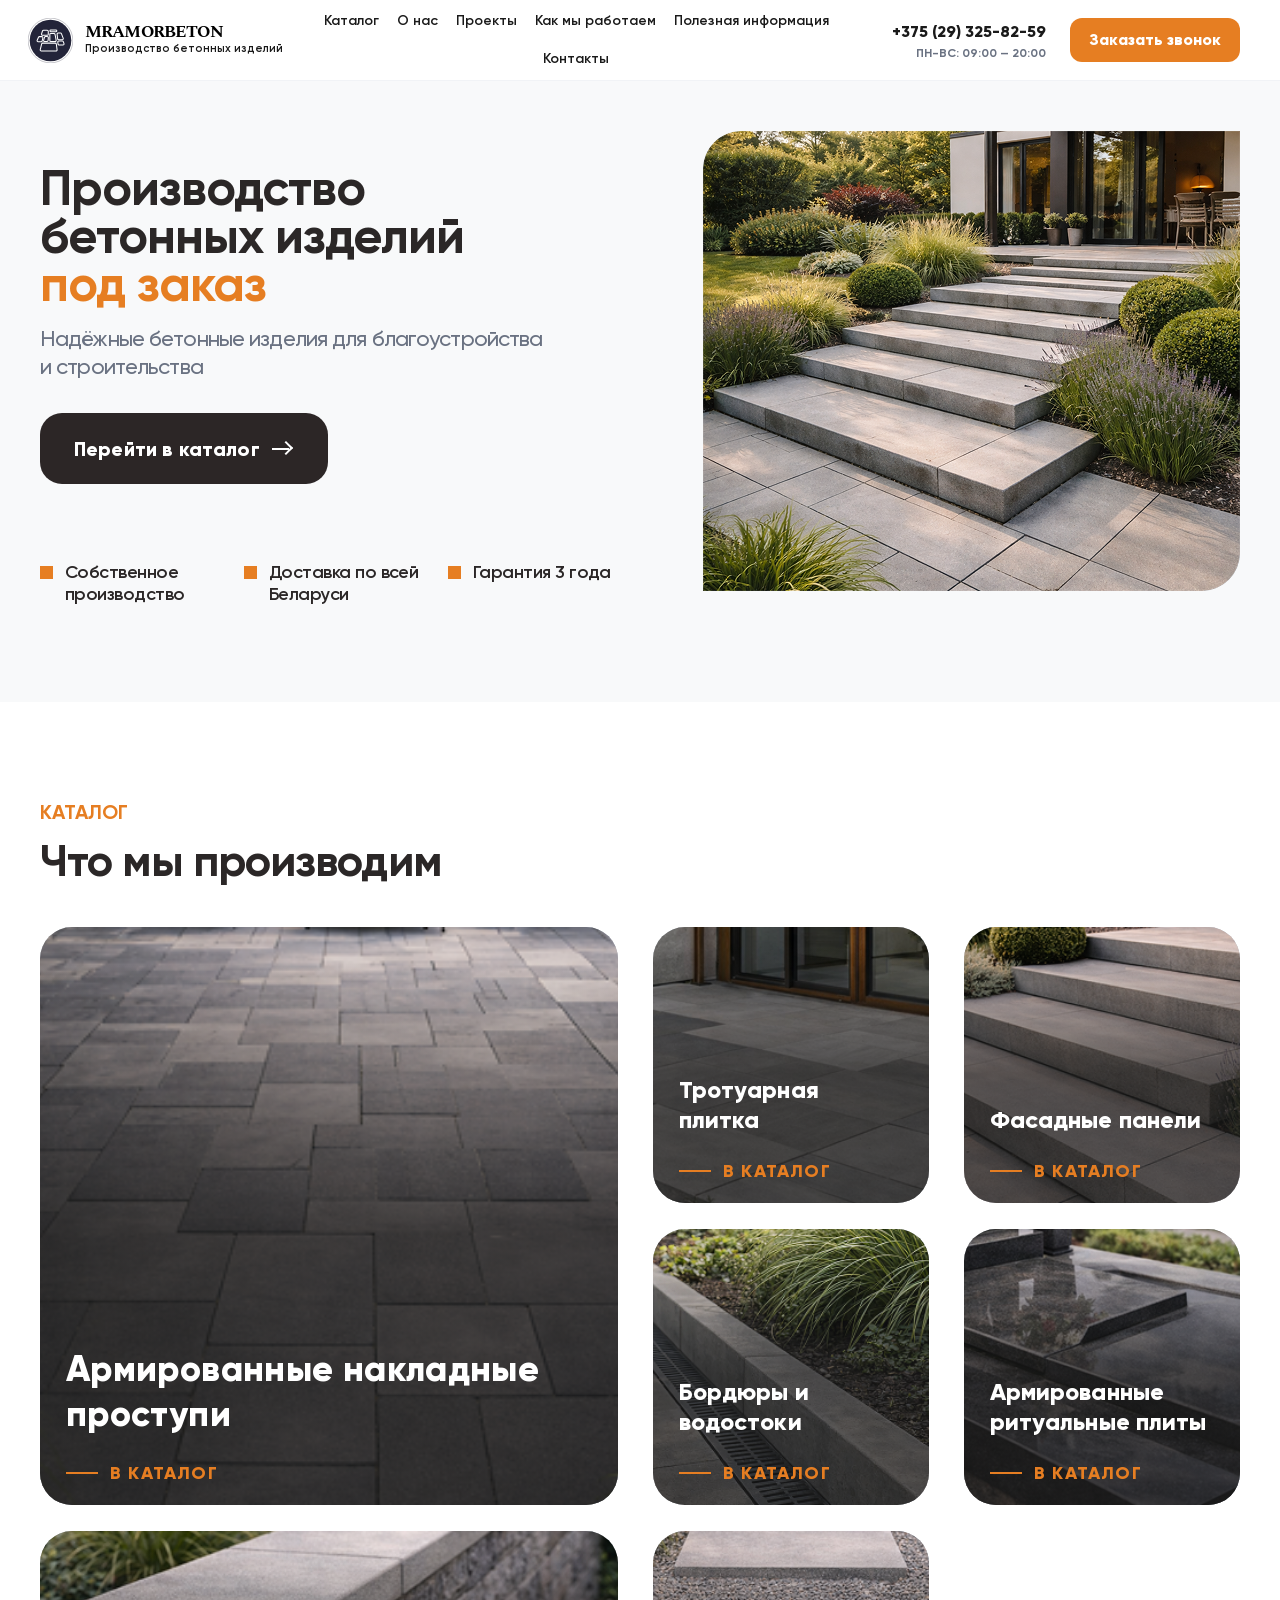
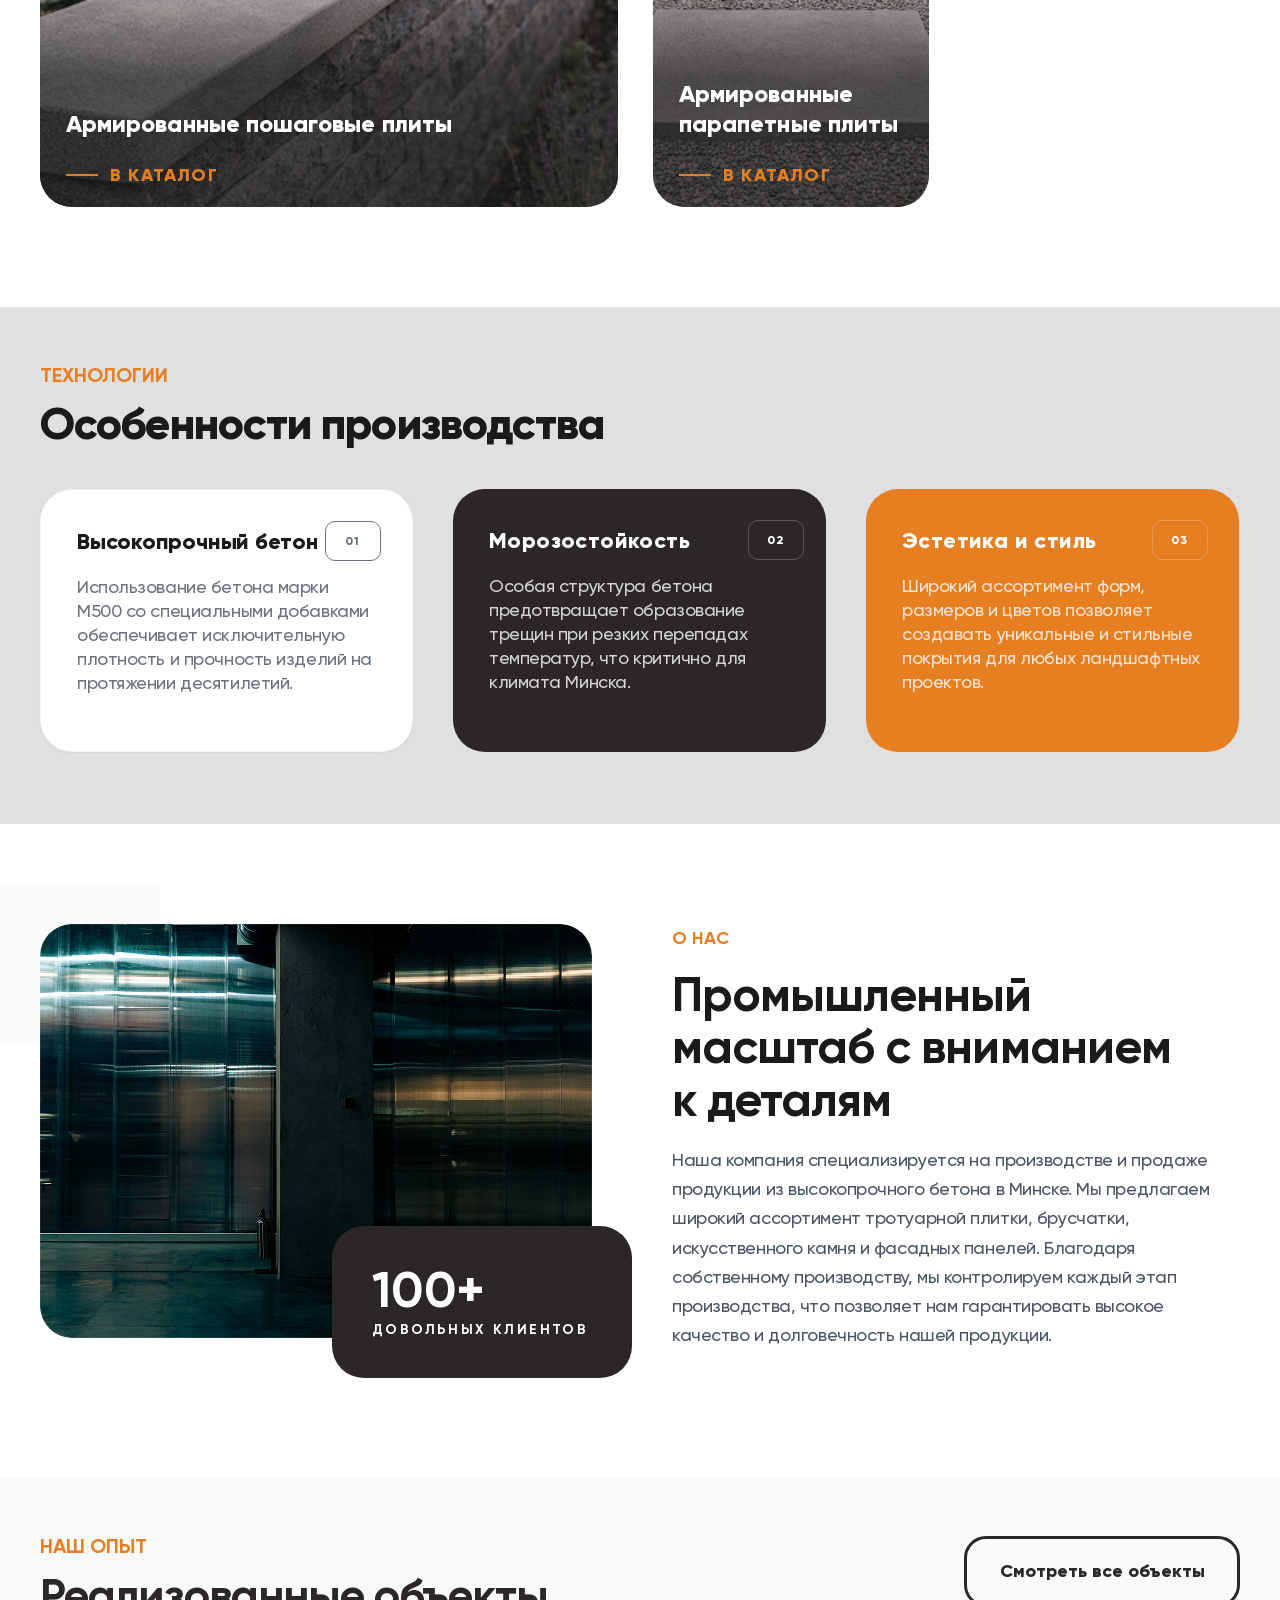
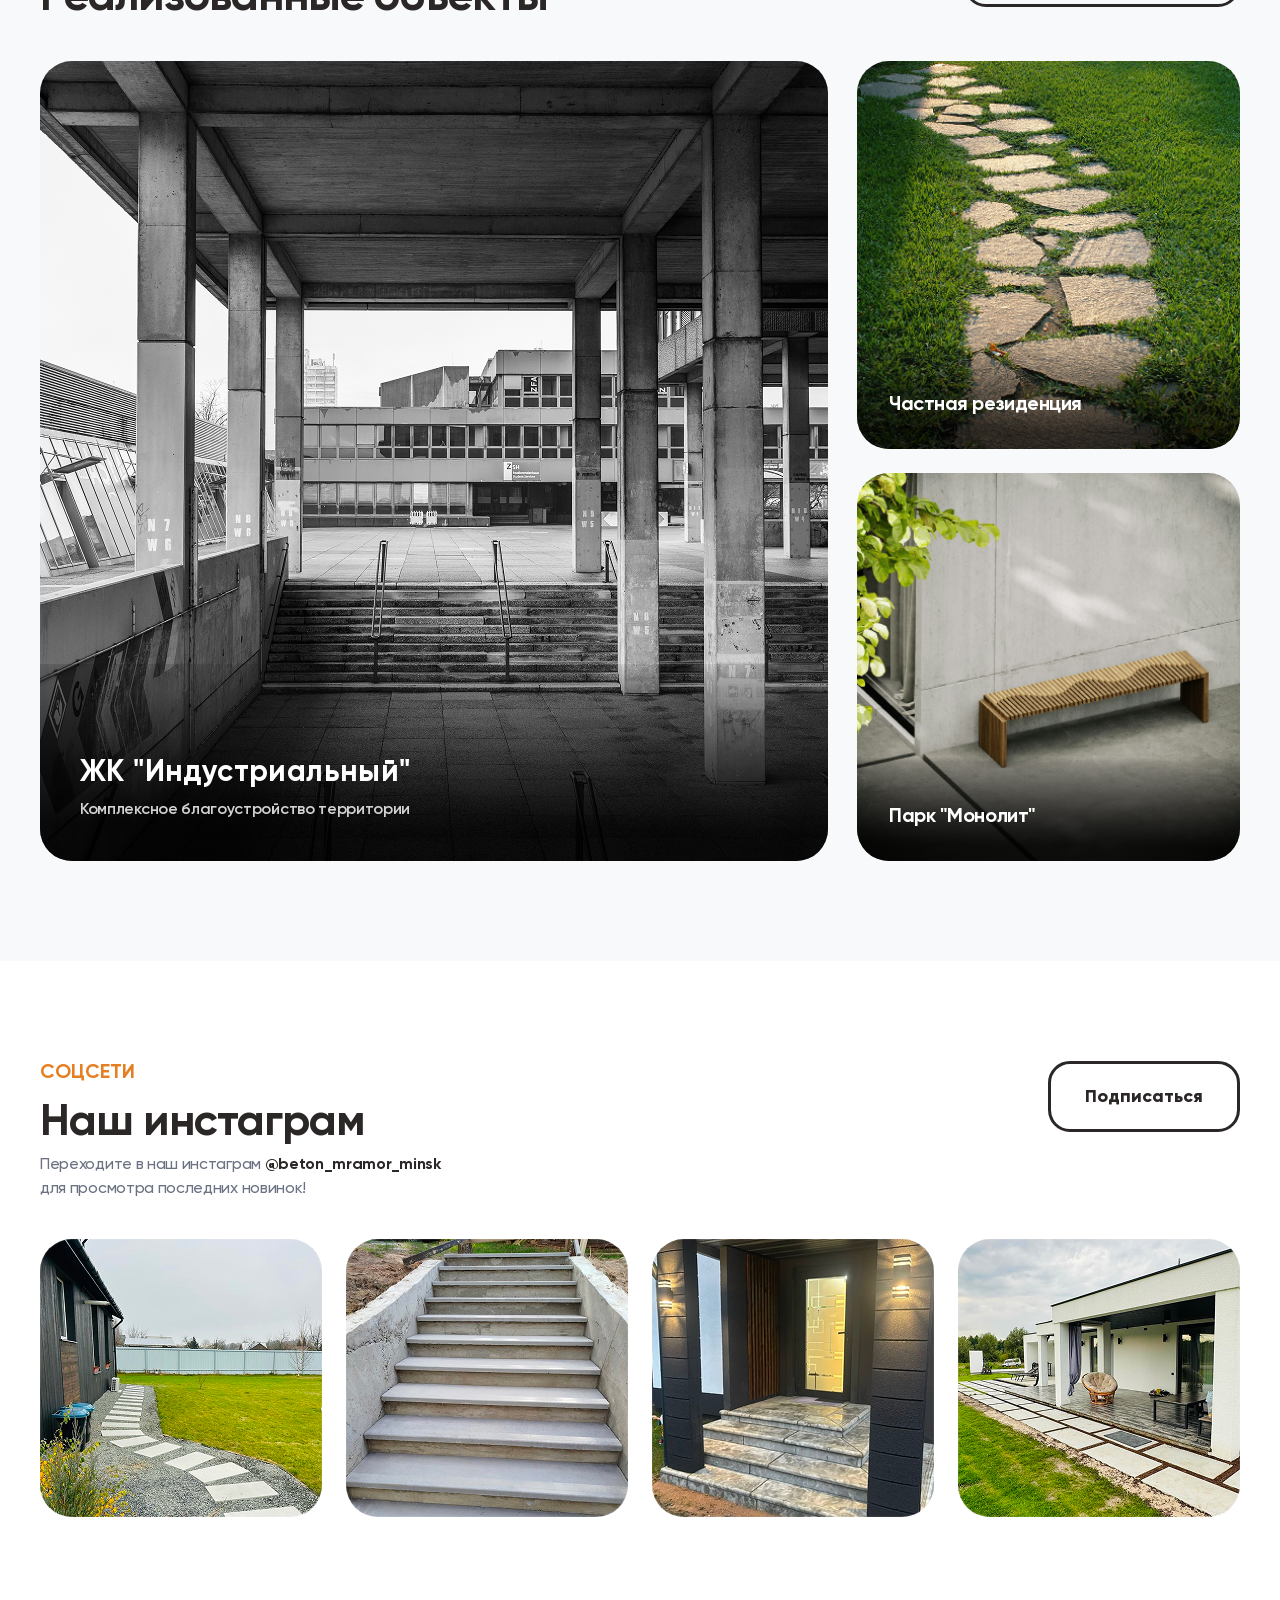
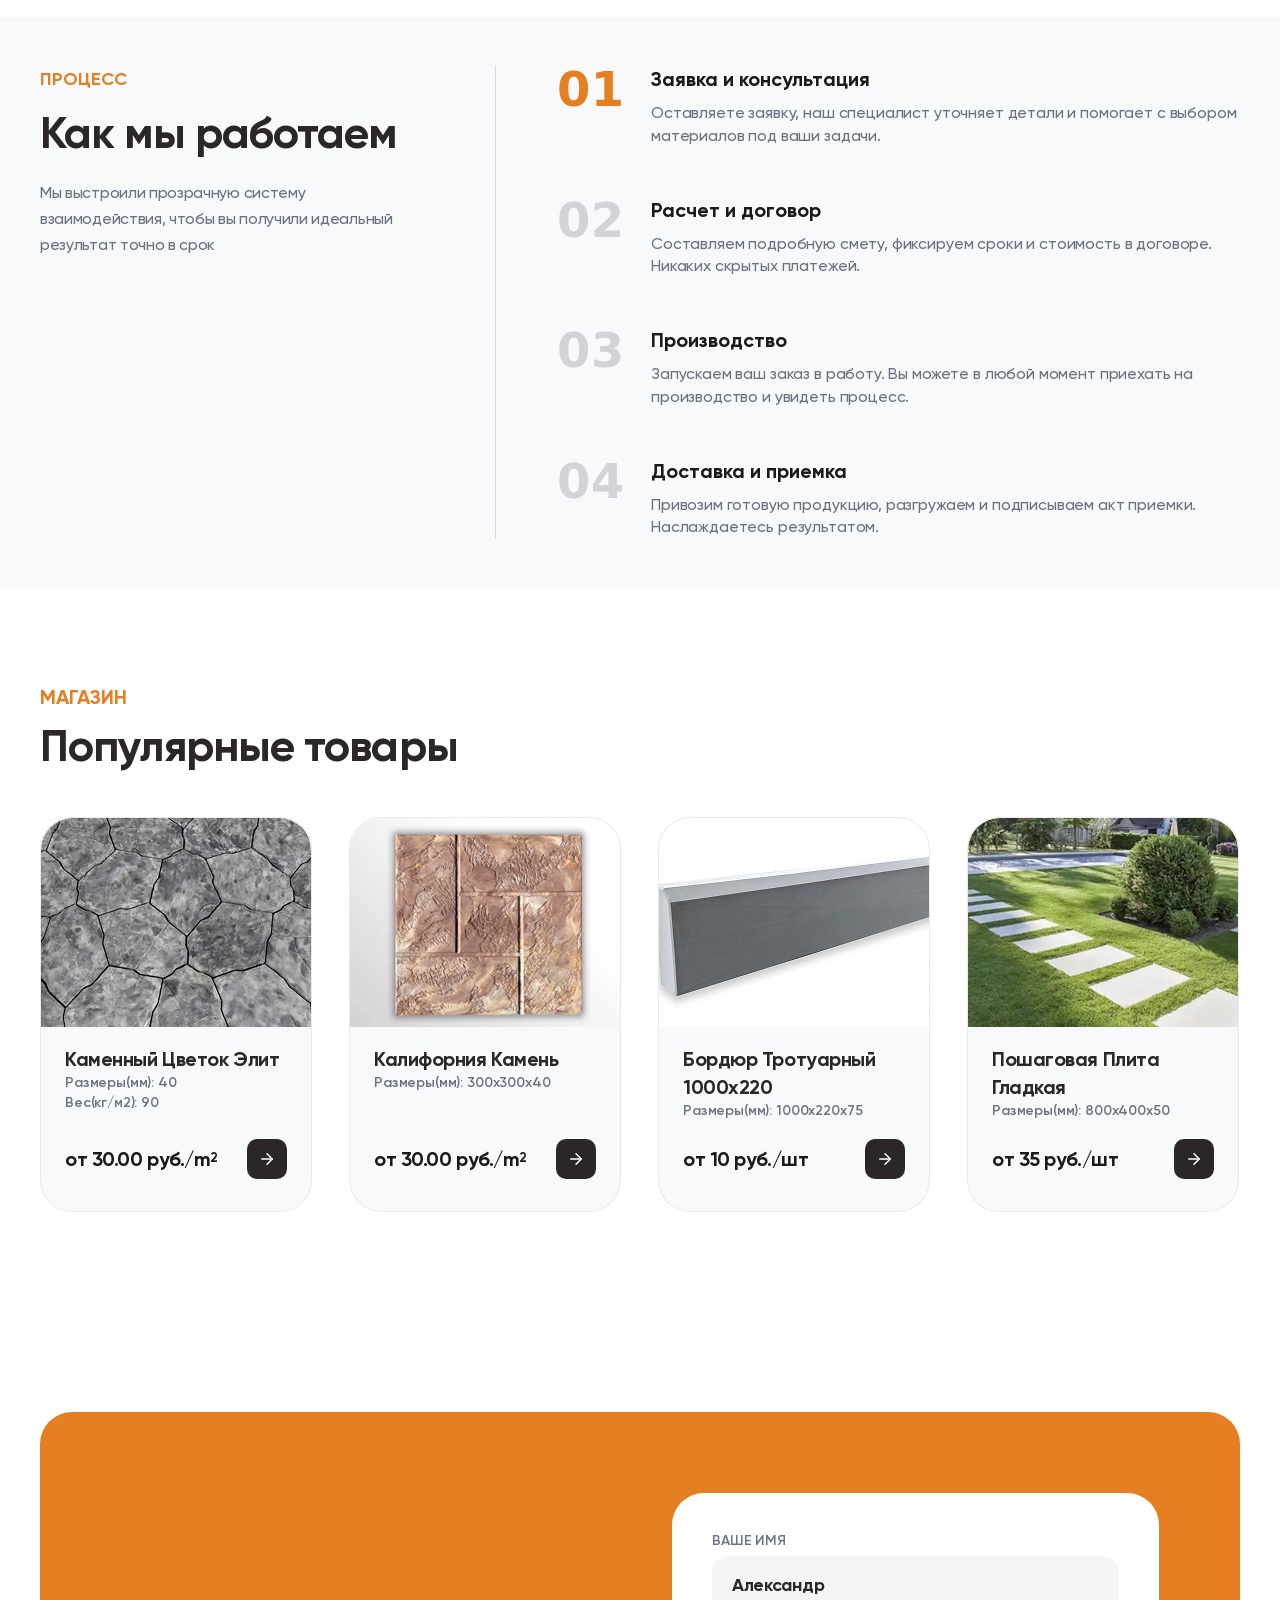
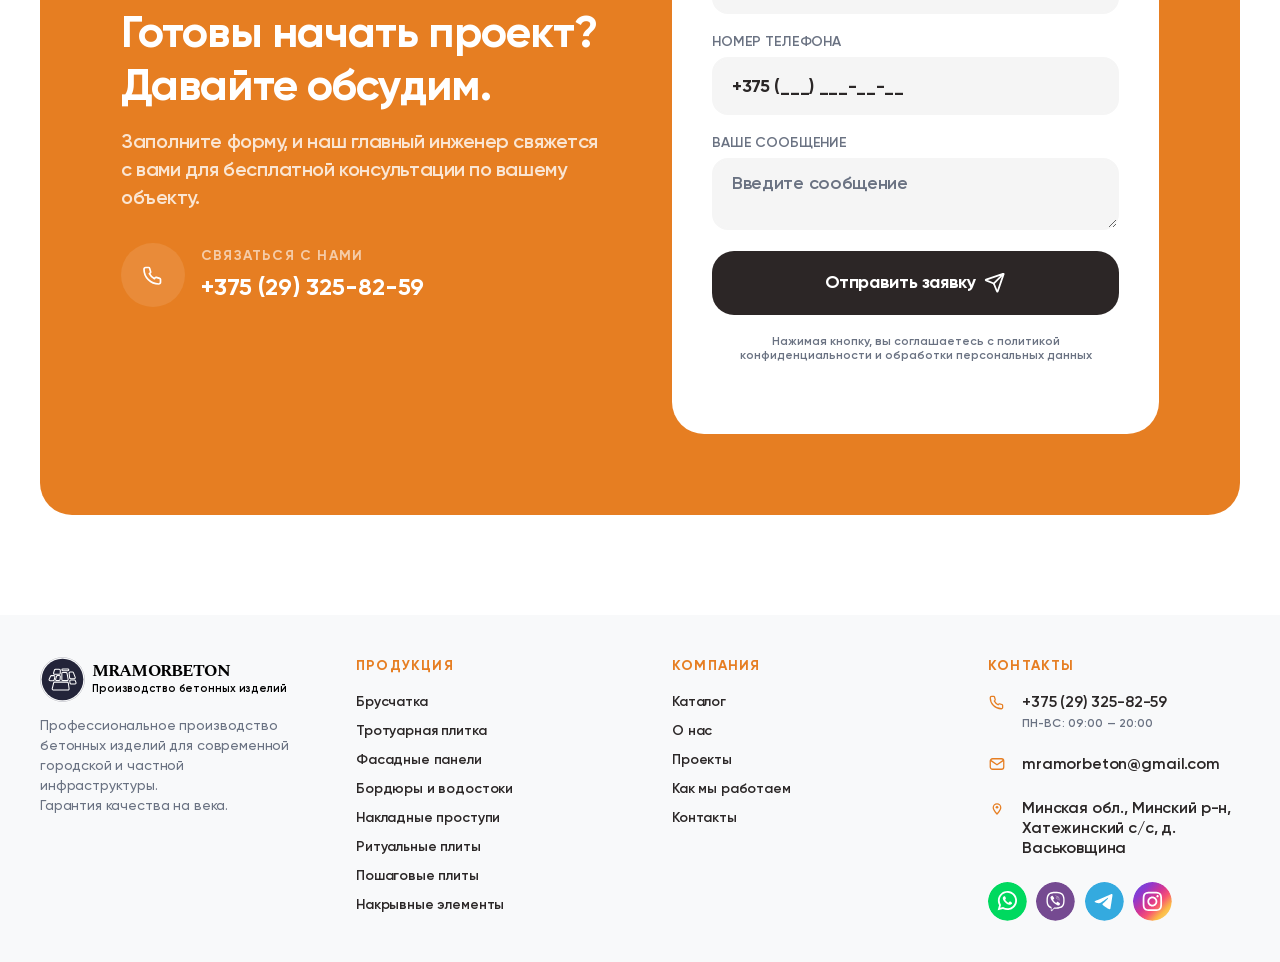
==== commit db53bc7d: "fixes" ====
--- a/index.html
+++ b/index.html
@@ -43,8 +43,8 @@
 
       <div class="header-contacts">
         <div class="header-phone-wrap">
-          <a class="header-phone" href="tel:+375293258259">+375 29 325-82-59</a>
-          <span>9:00-20:00 Пн-Вс</span>
+          <a class="header-phone" href="tel:+375293258259">+375 (29) 325-82-59</a>
+          <span>Пн-Вс: 09:00 — 20:00</span>
         </div>
         <a class="button button-accent button-small" href="#contact-form">Заказать звонок</a>
       </div>
@@ -270,7 +270,7 @@
               </span>
               <div class="contact-phone-card__text">
                 <small>связаться с нами</small>
-                <a href="tel:+375293258259">+375 29 325-82-59</a>
+                <a href="tel:+375293258259">+375 (29) 325-82-59</a>
               </div>
             </div>
           </div>
@@ -382,12 +382,12 @@
               </svg>
             </span>
             <span class="footer-contact-body">
-              <span class="footer-contact-primary">+375 29 325-82-59</span>
-              <span class="footer-contact-meta">Пн-Пт: 9:00 — 20:00</span>
+              <span class="footer-contact-primary">+375 (29) 325-82-59</span>
+              <span class="footer-contact-meta">Пн-Вс: 09:00 — 20:00</span>
             </span>
           </a>
 
-          <a class="footer-contact" href="mailto:Mramorbeton.by@gmail.com">
+          <a class="footer-contact" href="mailto:mramorbeton@gmail.com">
             <span class="footer-contact-icon" aria-hidden="true">
               <svg viewBox="0 0 24 24" fill="none">
                 <path d="M4 7.5 12 13l8-5.5" stroke="currentColor" stroke-width="1.7" stroke-linecap="round" stroke-linejoin="round"/>
@@ -395,7 +395,7 @@
               </svg>
             </span>
             <span class="footer-contact-body">
-              <span class="footer-contact-primary">Mramorbeton.by@gmail.com</span>
+              <span class="footer-contact-primary">mramorbeton@gmail.com</span>
             </span>
           </a>
 
@@ -407,7 +407,7 @@
               </svg>
             </span>
             <span class="footer-contact-body">
-              <span class="footer-contact-primary footer-contact-primary--wide">Минский р-н, Хатежинский c.c., д.Васьковщина</span>
+              <span class="footer-contact-primary footer-contact-primary--wide">Минская обл., Минский р-н, Хатежинский с/с, д. Васьковщина</span>
             </span>
           </div>
 
@@ -421,7 +421,7 @@
             <a class="social social--telegram" href="#" aria-label="Telegram">
               <img src="assets/images/footer-icon-3.svg" width="39" height="39" alt="" decoding="async">
             </a>
-            <a class="social social--photo" href="#" aria-label="Наш профиль">
+            <a class="social social--photo" href="https://www.instagram.com/mramorbetonminsk?igsh=MTBjd3dqODFic3J4Mw%3D%3D&amp;utm_source=qr" aria-label="Instagram" target="_blank" rel="noopener noreferrer">
               <img src="assets/images/footer-icon-4.svg" width="39" height="39" alt="" decoding="async">
             </a>
           </div>
--- a/styles.css
+++ b/styles.css
@@ -435,6 +435,59 @@
   color: #6a7282;
 }
 
+.site-popup__success {
+  display: none;
+  flex-direction: column;
+  align-items: center;
+  justify-content: center;
+  gap: 3px;
+  min-height: 470px;
+  text-align: center;
+}
+
+.site-popup.is-success .site-popup__copy,
+.site-popup.is-success .site-popup-form {
+  display: none;
+}
+
+.site-popup.is-success .site-popup__success {
+  display: flex;
+}
+
+.site-popup__success-icon {
+  position: relative;
+  width: 96px;
+  height: 96px;
+  border-radius: 50%;
+  background: rgba(0, 239, 52, 0.1);
+}
+
+.site-popup__success-icon::before {
+  content: "";
+  position: absolute;
+  inset: 24px;
+  background: url("assets/success.svg") center / contain no-repeat;
+}
+
+.site-popup__success-title {
+  margin: 0;
+  max-width: 309px;
+  font-size: 20px;
+  line-height: 26px;
+  font-weight: 700;
+  letter-spacing: -0.4px;
+  color: #1a1a1a;
+}
+
+.site-popup__success-text {
+  margin: 0;
+  max-width: 309px;
+  font-size: 16px;
+  line-height: 22px;
+  font-weight: 500;
+  color: #4a5568;
+}
+
 .site-popup-form {
   display: flex;
   flex-direction: column;
@@ -467,15 +520,17 @@
 .site-popup-form__error {
   margin: 0;
   font-size: 15px;
-  line-height: 1;
+  line-height: 1.2;
   font-weight: 600;
   letter-spacing: -0.387px;
   color: #ff0000;
   opacity: 0;
+  display: none;
   transition: opacity 0.2s ease;
 }
 
 .site-popup-form__error.is-visible {
+  display: block;
   opacity: 1;
 }
 
@@ -519,14 +574,16 @@
 }
 
 .site-popup-form__control--error {
-  border-color: #ff0000;
+  border-color: #f5f5f5;
+  border-bottom-color: #ff0000;
   border-bottom-width: 3px;
   box-shadow: none;
 }
 
 .site-popup-form__control--error:hover,
 .site-popup-form__control--error:focus {
-  border-color: #ff0000;
+  border-color: #f5f5f5;
+  border-bottom-color: #ff0000;
   background: #f5f5f5;
   color: #6a7282;
 }
@@ -539,7 +596,7 @@
   display: inline-flex;
   align-items: center;
   justify-content: center;
-  gap: 8px;
+  gap: 8.668px;
   width: 100%;
   min-height: 64px;
   margin-top: 8px;
@@ -568,10 +625,15 @@
 }
 
 .site-popup-form__submit-icon {
-  width: 22px;
-  height: 22px;
-  flex: 0 0 22px;
+  width: 22.29px;
+  height: 22.29px;
+  flex: 0 0 22.29px;
+  background: url("assets/arrow-req.svg") center / contain no-repeat;
   transition: transform 0.22s ease;
+}
+
+.site-popup-form__submit-icon path {
+  display: none;
 }
 
 .site-popup-form__submit:hover .site-popup-form__submit-icon,
@@ -613,6 +675,33 @@
     border-radius: 28px;
   }
 
+  .site-popup.is-success .site-popup__backdrop {
+    backdrop-filter: blur(5.7px);
+  }
+
+  .site-popup.is-success .site-popup__dialog {
+    width: 357px;
+    height: 336px;
+    max-width: calc(100vw - 24px);
+    max-height: none;
+    padding: 64px 24px 24px;
+    overflow: hidden;
+    border-radius: 40px;
+  }
+
+  .site-popup.is-success .site-popup__close {
+    top: 20.5px;
+    right: 20.5px;
+    width: 35px;
+    height: 35px;
+    border-width: 0.729px;
+  }
+
+  .site-popup.is-success .site-popup__close svg {
+    width: 17.5px;
+    height: 17.5px;
+  }
+
   .site-popup__close {
     top: 18px;
     right: 18px;
@@ -630,23 +719,69 @@
     line-height: 1.2;
   }
 
+  .site-popup__success {
+    gap: 3px;
+    min-height: 248px;
+    justify-content: flex-start;
+  }
+
+  .site-popup__success-icon {
+    width: 96px;
+    height: 96px;
+    margin-bottom: 10px;
+  }
+
+  .site-popup__success-title {
+    max-width: 309px;
+    font-size: 20px;
+    line-height: 26px;
+    letter-spacing: -0.4px;
+  }
+
+  .site-popup__success-text {
+    max-width: 309px;
+    font-size: 16px;
+    line-height: 22px;
+    color: #4a5568;
+  }
+
   .site-popup__subtitle,
   .site-popup-form__control {
     font-size: 16px;
   }
 
   .site-popup-form__label {
-    font-size: 13px;
+    font-size: 16px;
+    line-height: 18.575px;
+    letter-spacing: -0.16px;
   }
 
   .site-popup-form__control {
-    min-height: 60px;
-    padding: 14px 16px;
+    min-height: 70px;
+    padding: 14.86px 18px;
+    font-size: 18px;
+    line-height: normal;
+    letter-spacing: -0.387px;
+    border-width: 2px;
+    border-radius: 16px;
+  }
+
+  .site-popup-form__control--error {
+    border-bottom-width: 2.477px;
+  }
+
+  .site-popup-form__error {
+    font-size: 14px;
+    line-height: normal;
+    letter-spacing: -0.387px;
   }
 
   .site-popup-form__submit {
     min-height: 64px;
-    border-radius: 22px;
+    padding: 18px 24px;
+    border-radius: 16px;
+    line-height: 29.72px;
+    letter-spacing: -0.387px;
   }
 
   .site-popup-form__policy {
@@ -791,18 +926,36 @@
 .hero-grid {
   display: grid;
   grid-template-columns: 583px 537px;
-  justify-content: space-between;
+  grid-template-areas:
+    "copy media"
+    "features media";
   align-items: start;
-  gap: 40px;
+  column-gap: 80px;
+  row-gap: 40px;
   min-height: 511px;
-  padding-top: 33px;
+  padding-top: 0;
+}
+
+.hero-copy {
+  grid-area: copy;
+  margin-top: 33px;
+}
+
+.hero-media {
+  grid-area: media;
+}
+
+.hero-features {
+  grid-area: features;
 }
 
 .hero-copy h1 {
   margin: 0;
-  font-size: clamp(44px, 4.6vw, 50px);
+  width: 556px;
+  max-width: 100%;
+  font-size: 50px;
   line-height: 0.96;
-  letter-spacing: -0.04em;
+  letter-spacing: -1px;
 }
 
 .hero-copy h1 span {
@@ -811,26 +964,31 @@
 
 .hero-description {
   max-width: 504px;
-  margin: 17px 0 33px;
+  margin: 17px 0 0;
   font-size: 22px;
   line-height: 1.25;
+  letter-spacing: -0.88px;
   color: var(--text-soft);
 }
 
 .hero-actions {
-  margin-bottom: 40px;
+  margin-top: 33px;
+  margin-bottom: 0;
 }
 
 .hero-actions .button {
   min-width: 287px;
   min-height: 71px;
   padding: 0 34px;
+  font-size: 20px;
+  line-height: 24px;
+  letter-spacing: 0.16px;
 }
 
 .hero-features {
   display: flex;
   gap: 29px;
-  flex-wrap: wrap;
+  flex-wrap: nowrap;
   padding: 0;
   margin: 0;
   list-style: none;
@@ -842,8 +1000,8 @@
   padding-left: 25px;
   font-size: 18px;
   line-height: 1.25;
-  font-weight: 700;
-  letter-spacing: -0.03em;
+  font-weight: 600;
+  letter-spacing: -0.54px;
 }
 
 .hero-features li::before {
@@ -2169,6 +2327,7 @@
   flex-direction: column;
   gap: 4px;
   min-width: 0;
+  max-width: 100%;
 }
 
 .footer-contact-primary {
@@ -2181,6 +2340,8 @@
 
 .footer-contact-primary--wide {
   max-width: 212px;
+  overflow-wrap: anywhere;
+  word-break: break-word;
 }
 
 .footer-contact-meta {
@@ -2938,16 +3099,7 @@
   }
 
   .page-home .hero-actions .button-arrow {
-    flex: 0 0 24px;
-    width: 24px;
-    height: 24px;
-    background: url("assets/arrow-form.svg") center / 18px 18px no-repeat;
     transform: none;
-  }
-
-  .page-home .hero-actions .button-arrow::before,
-  .page-home .hero-actions .button-arrow::after {
-    display: none;
   }
 
   .page-home .section-tag {
@@ -3354,8 +3506,8 @@
   }
 
   .page-home .footer-grid {
-    grid-template-columns: 153px minmax(0, 1fr);
-    column-gap: 7px;
+    grid-template-columns: 136px minmax(0, 1fr);
+    column-gap: 16px;
     row-gap: 20px;
   }
 
--- a/lead-form.css
+++ b/lead-form.css
@@ -123,6 +123,13 @@
 .lead-form__submit-icon {
   flex-shrink: 0;
   display: block;
+  width: 22.29px;
+  height: 22.29px;
+  background: url("assets/arrow-req.svg") center / contain no-repeat;
+}
+
+.lead-form__submit-icon path {
+  display: none;
 }
 
 .lead-form__policy {
@@ -193,12 +200,14 @@
   }
 
   .page-home .lead-form__submit {
-    gap: 7px;
+    gap: 8.668px;
     min-height: 64px;
     margin-top: 30px;
+    padding: 0 24px;
+    border-radius: 16px;
     font-size: 18px;
-    line-height: 24px;
-    letter-spacing: -0.3125px;
+    line-height: 29.72px;
+    letter-spacing: -0.387px;
   }
 
   .page-home .lead-form__policy {
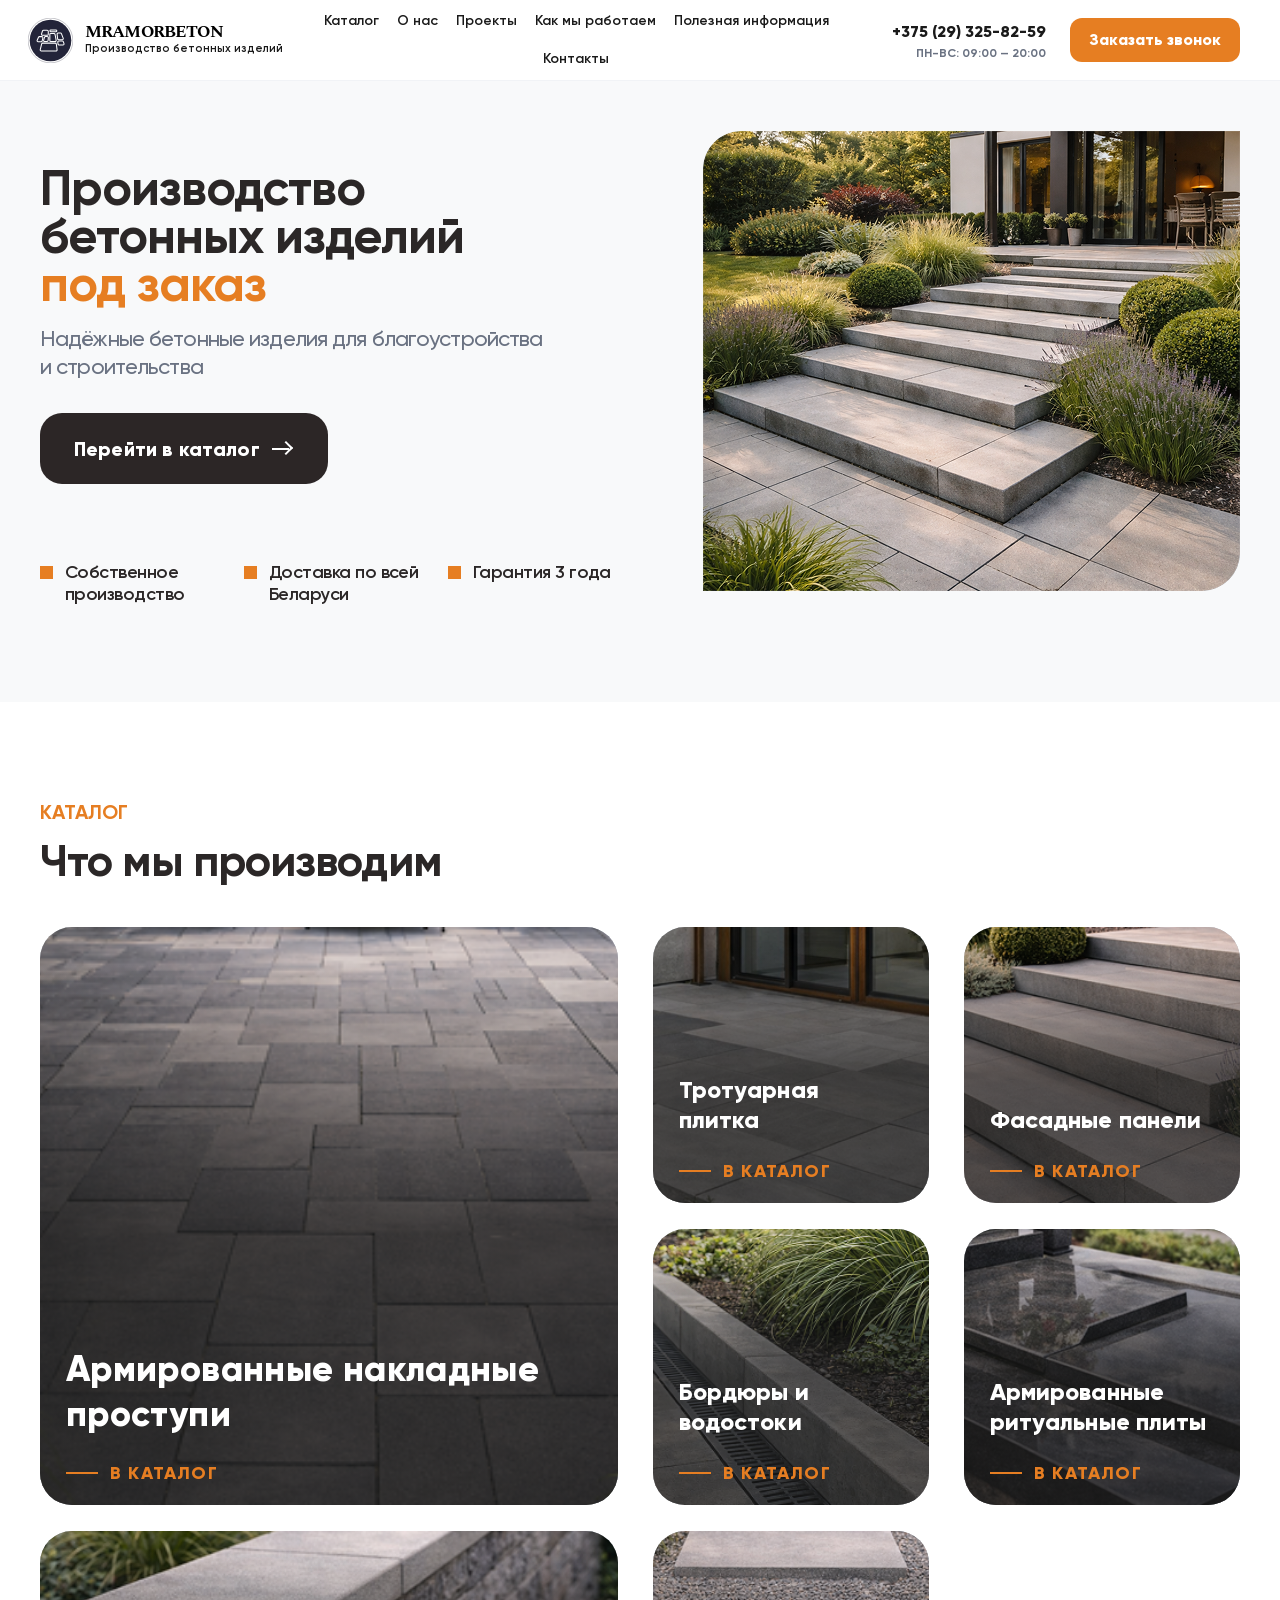
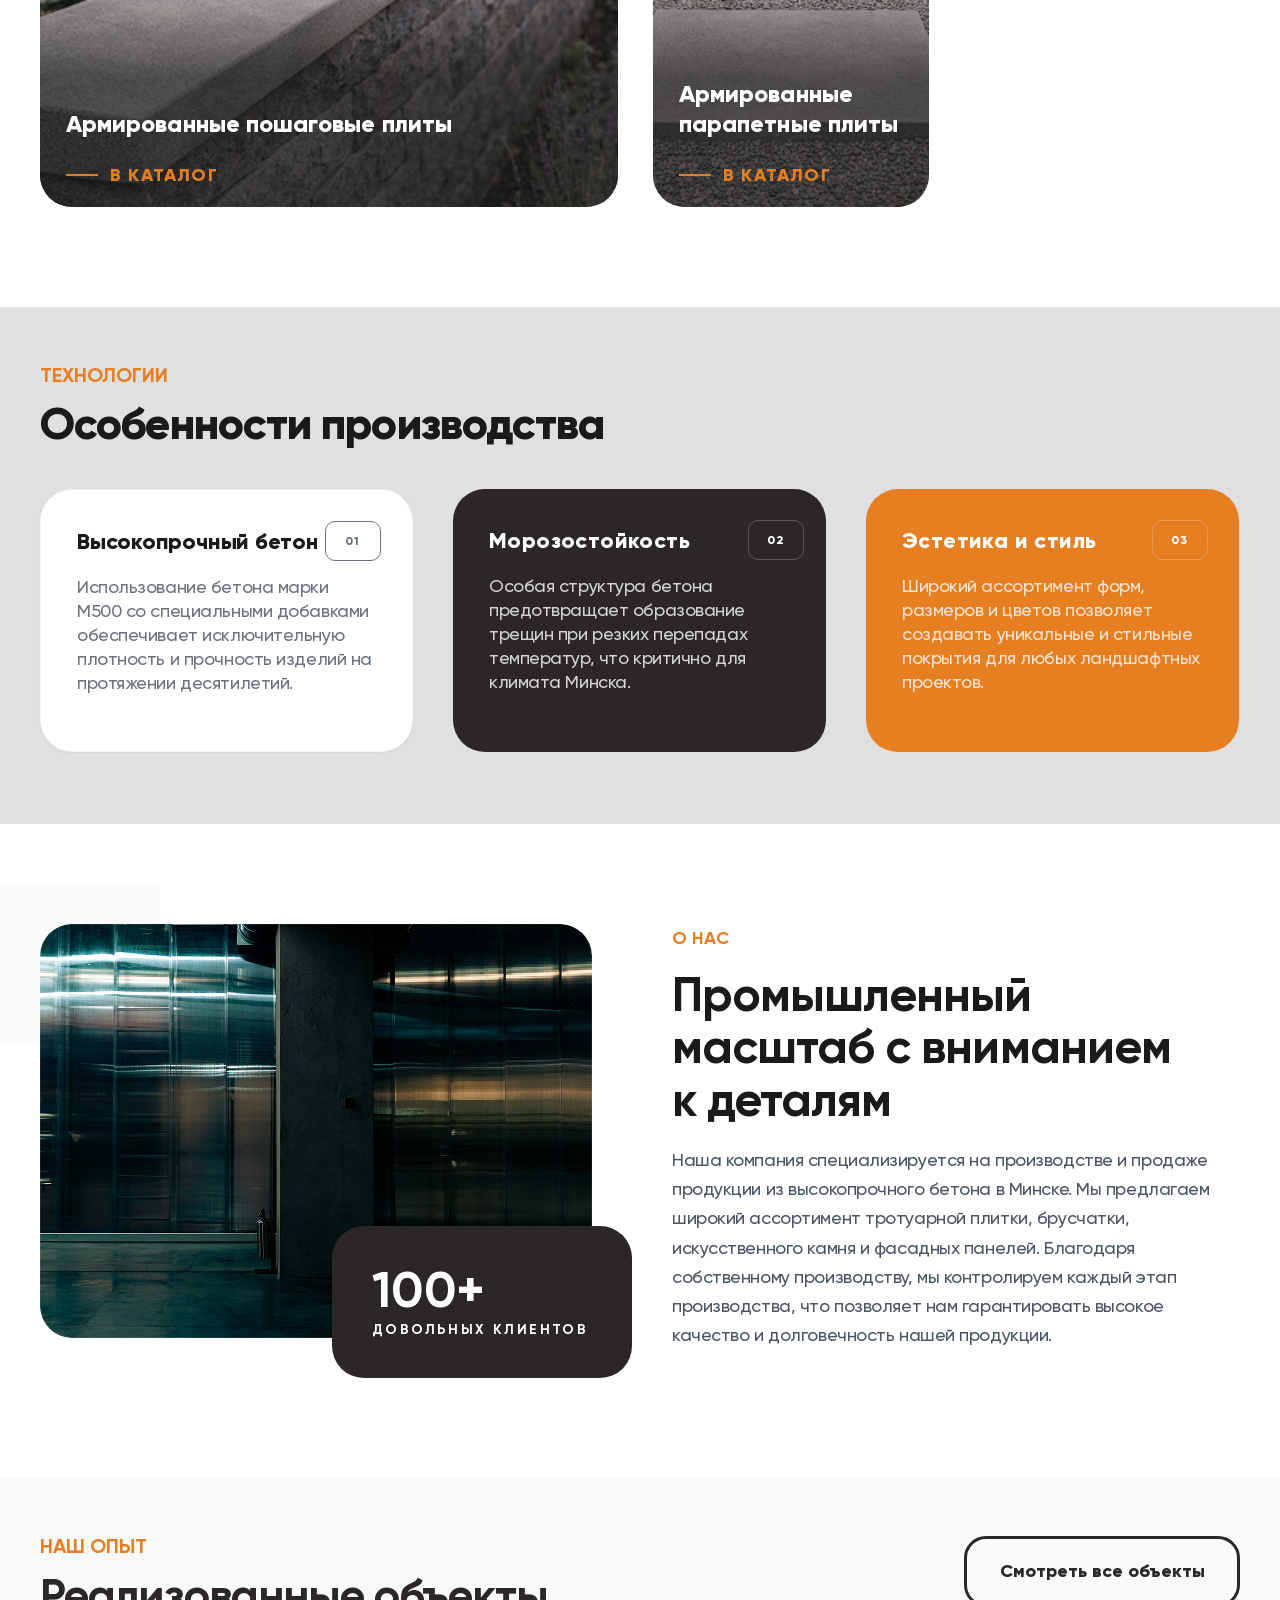
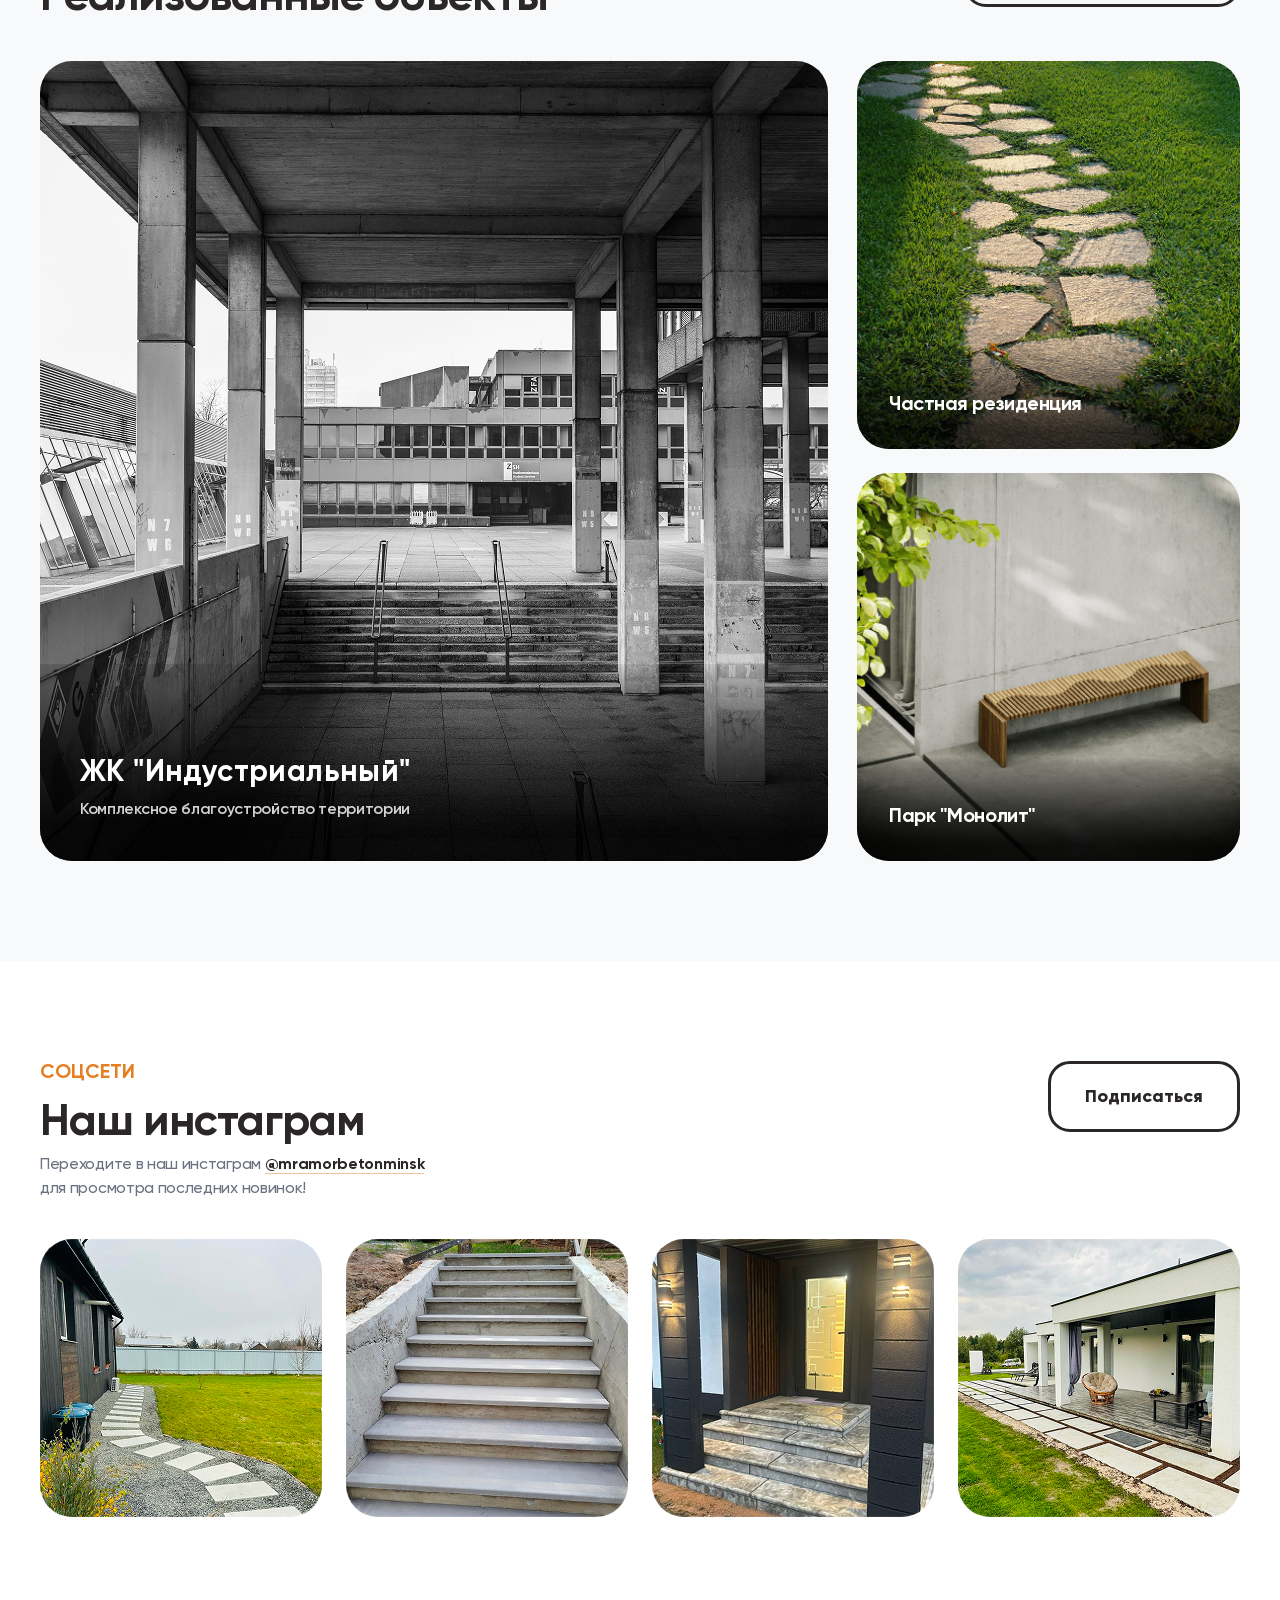
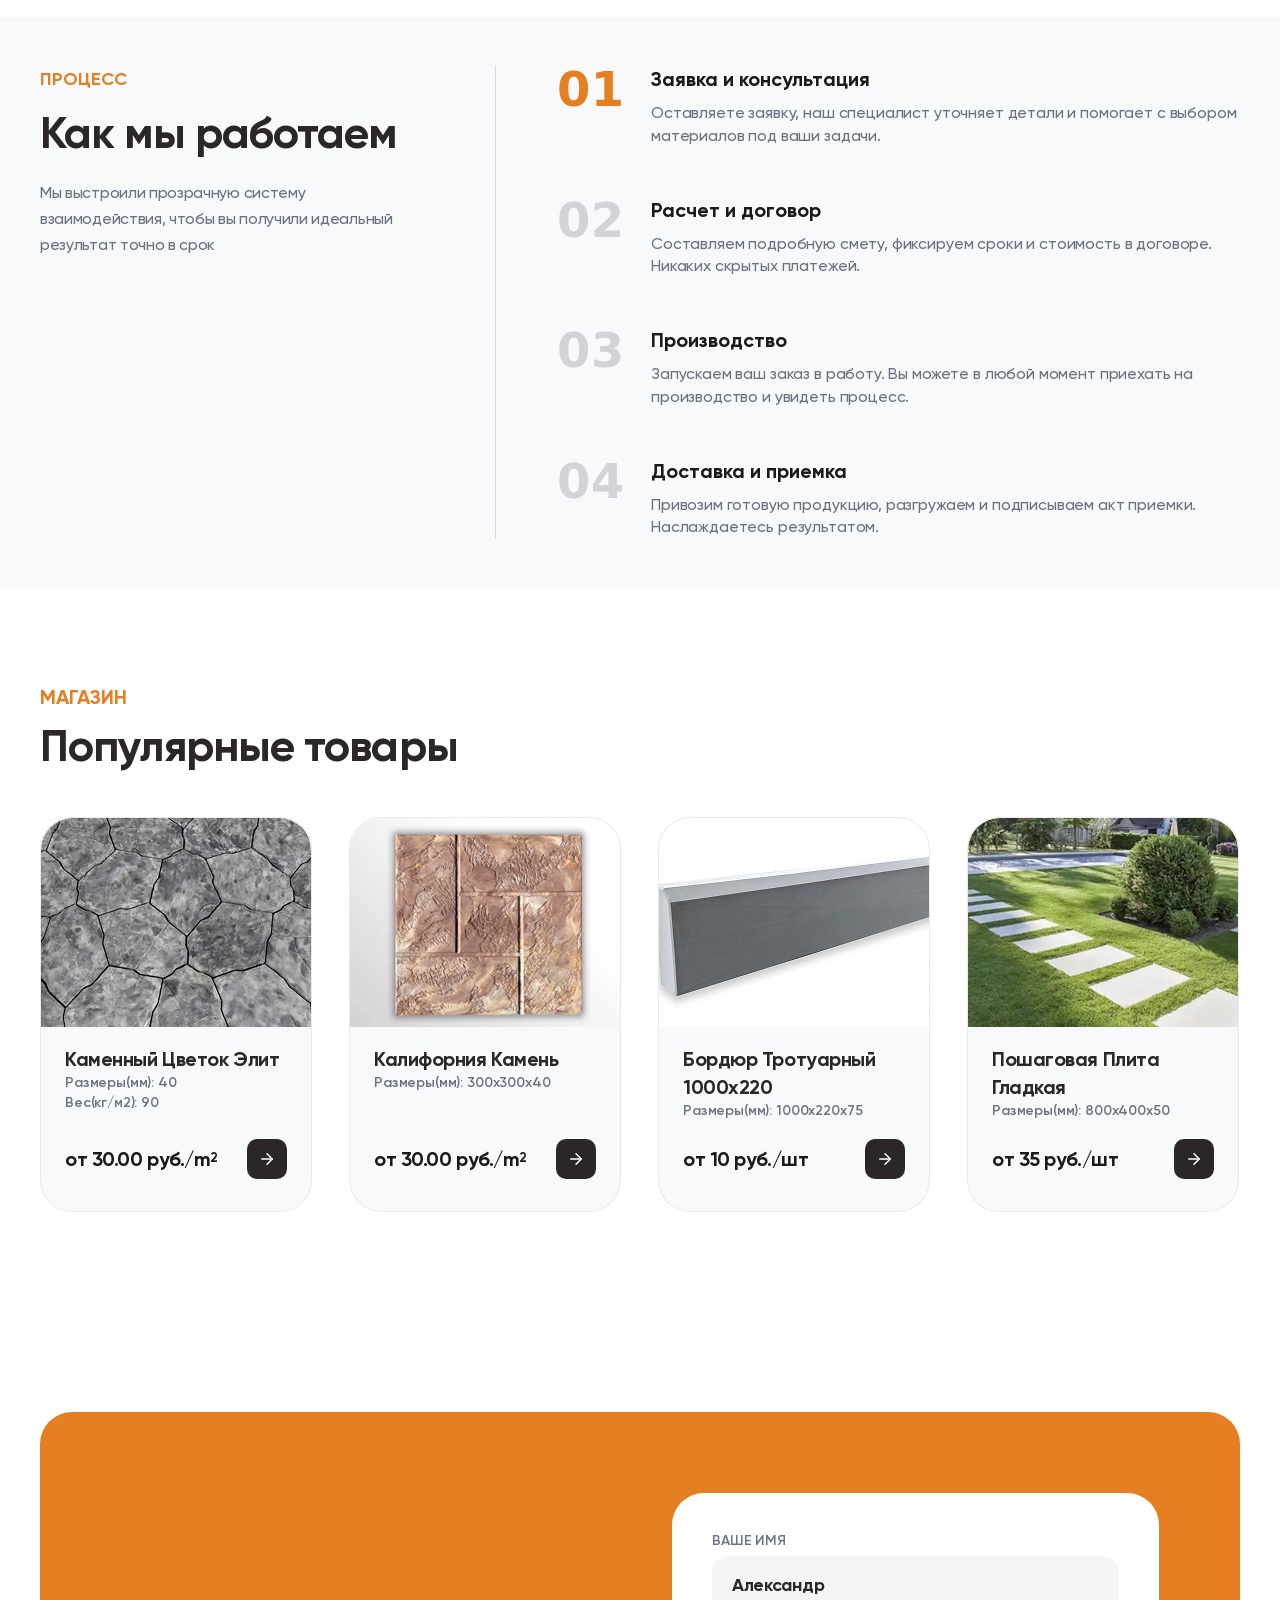
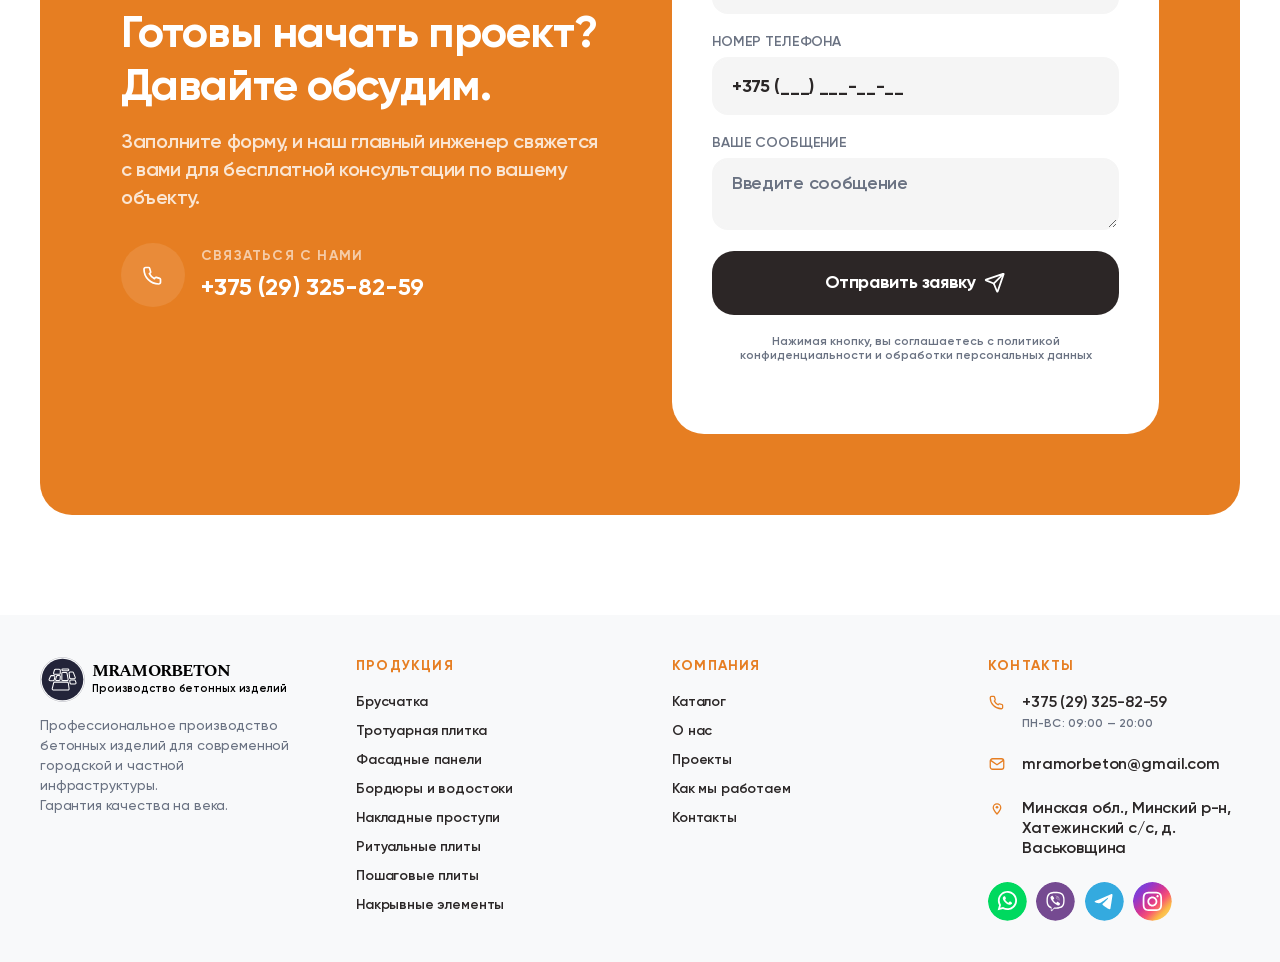
==== commit c85de016: "instagram fix" ====
--- a/index.html
+++ b/index.html
@@ -206,17 +206,36 @@
             <p class="section-tag">соцсети</p>
             <h2>Наш инстаграм</h2>
             <p class="section-note">
-              Переходите в наш инстаграм <strong>@beton_mramor_minsk</strong> для просмотра последних новинок!
+              Переходите в наш инстаграм
+              <strong>
+                <a
+                  class="instagram-handle-link"
+                  href="https://www.instagram.com/mramorbetonminsk/"
+                  target="_blank"
+                  rel="noopener noreferrer"
+                  >@mramorbetonminsk</a>
+              </strong>
+              для просмотра последних новинок!
             </p>
           </div>
-          <a class="button button-outline" href="#contact-form">Подписаться</a>
+          <a
+            class="button button-outline"
+            href="https://www.instagram.com/mramorbetonminsk/"
+            target="_blank"
+            rel="noopener noreferrer"
+            >Подписаться</a>
         </div>
         <div class="instagram-grid" id="instagram-grid"></div>
         <div class="mobile-slider-controls" aria-label="Навигация по Instagram">
           <button class="mobile-slider-control mobile-slider-control--prev" type="button" data-scroll-target="instagram-grid" aria-label="Предыдущая публикация"></button>
           <button class="mobile-slider-control mobile-slider-control--next" type="button" data-scroll-target="instagram-grid" aria-label="Следующая публикация"></button>
         </div>
-        <a class="button button-dark mobile-section-button" href="#contact-form">Подписаться</a>
+        <a
+          class="button button-dark mobile-section-button"
+          href="https://www.instagram.com/mramorbetonminsk/"
+          target="_blank"
+          rel="noopener noreferrer"
+          >Подписаться</a>
       </div>
     </section>
 
@@ -412,13 +431,13 @@
           </div>
 
           <div class="socials socials-contacts" aria-label="Соцсети">
-            <a class="social social--whatsapp" href="#" aria-label="WhatsApp">
+            <a class="social social--whatsapp" href="https://wa.me/375293258259" aria-label="WhatsApp" target="_blank" rel="noopener noreferrer">
               <img src="assets/images/footer-icon-1.svg" width="39" height="39" alt="" decoding="async">
             </a>
-            <a class="social social--viber" href="#" aria-label="Viber">
+            <a class="social social--viber" href="viber://chat?number=%2B375293258259" aria-label="Viber">
               <img src="assets/images/footer-icon-2.svg" width="39" height="39" alt="" decoding="async">
             </a>
-            <a class="social social--telegram" href="#" aria-label="Telegram">
+            <a class="social social--telegram" href="https://t.me/+375293258259" aria-label="Telegram" target="_blank" rel="noopener noreferrer">
               <img src="assets/images/footer-icon-3.svg" width="39" height="39" alt="" decoding="async">
             </a>
             <a class="social social--photo" href="https://www.instagram.com/mramorbetonminsk?igsh=MTBjd3dqODFic3J4Mw%3D%3D&amp;utm_source=qr" aria-label="Instagram" target="_blank" rel="noopener noreferrer">
--- a/styles.css
+++ b/styles.css
@@ -665,6 +665,96 @@
   color: #6a7282;
 }
 
+@media (min-width: 768px) {
+  .site-popup.is-success .site-popup__dialog {
+    position: relative;
+    width: min(100%, 480px);
+    max-width: 480px;
+    padding: 48px 40px 40px;
+    overflow: hidden;
+    border: 1px solid rgba(230, 126, 34, 0.12);
+    box-shadow:
+      0 4px 0 0 var(--accent),
+      0 28px 56px -16px rgba(44, 38, 38, 0.18),
+      0 0 0 1px rgba(0, 0, 0, 0.03);
+  }
+
+  .site-popup.is-success .site-popup__close {
+    top: 22px;
+    right: 22px;
+    border-color: rgba(230, 126, 34, 0.2);
+  }
+
+  .site-popup.is-success .site-popup__close:hover,
+  .site-popup.is-success .site-popup__close:focus-visible {
+    border-color: var(--accent);
+    background: rgba(230, 126, 34, 0.06);
+  }
+
+  .site-popup.is-success .site-popup__success {
+    min-height: 0;
+    padding: 12px 4px 0;
+    gap: 0;
+  }
+
+  .site-popup.is-success .site-popup__success::before {
+    content: "Заявка принята";
+    order: 2;
+    margin: 14px 0 6px;
+    font-size: 11px;
+    line-height: 1;
+    font-weight: 700;
+    letter-spacing: 0.16em;
+    text-transform: uppercase;
+    color: var(--accent);
+  }
+
+  .site-popup.is-success .site-popup__success-icon {
+    order: 1;
+    width: 108px;
+    height: 108px;
+    margin: 0;
+    background:
+      radial-gradient(circle at 35% 28%, rgba(255, 255, 255, 0.95) 0%, transparent 55%),
+      radial-gradient(circle at 50% 100%, rgba(230, 126, 34, 0.14) 0%, transparent 45%),
+      linear-gradient(145deg, rgba(230, 126, 34, 0.11) 0%, rgba(0, 239, 52, 0.09) 100%);
+    box-shadow:
+      0 12px 40px rgba(230, 126, 34, 0.15),
+      inset 0 1px 0 rgba(255, 255, 255, 0.6);
+  }
+
+  .site-popup.is-success .site-popup__success-icon::before {
+    inset: 22px;
+  }
+
+  .site-popup.is-success .site-popup__success-title {
+    order: 3;
+    max-width: 100%;
+    margin: 10px 0 0;
+    font-size: 26px;
+    line-height: 1.28;
+    font-weight: 800;
+    letter-spacing: -0.48px;
+    color: var(--text);
+  }
+
+  .site-popup.is-success .site-popup__success-text {
+    order: 4;
+    max-width: 100%;
+    margin-top: 16px;
+    padding: 18px 20px;
+    font-size: 15px;
+    line-height: 1.55;
+    font-weight: 500;
+    color: var(--text-soft);
+    text-align: center;
+    border-radius: var(--radius-md);
+    background: linear-gradient(180deg, #fafafa 0%, var(--bg-soft) 100%);
+    border: 1px solid var(--border);
+    box-shadow: inset 0 1px 0 rgba(255, 255, 255, 0.8);
+  }
+}
+
 @media (max-width: 767px) {
   .site-popup {
     padding: 18px 12px;
@@ -877,6 +967,33 @@
 #instagram .section-note strong {
   color: #2b2727;
   font-weight: 700;
+}
+
+#instagram .instagram-handle-link {
+  color: inherit;
+  text-decoration: none;
+  border-bottom: 1px solid rgba(230, 126, 34, 0.45);
+  transition:
+    color 0.2s ease,
+    border-color 0.2s ease;
+}
+
+#instagram .instagram-handle-link:hover,
+#instagram .instagram-handle-link:focus-visible {
+  color: var(--accent);
+  border-bottom-color: var(--accent);
+  outline: none;
+}
+
+#instagram .section-heading-inline {
+  position: relative;
+  z-index: 2;
+}
+
+#instagram .section-heading-inline .button-outline,
+#instagram .mobile-section-button {
+  position: relative;
+  z-index: 2;
 }
 
 #instagram {
@@ -3289,8 +3406,7 @@
     display: block;
   }
 
-  .page-home .section-projects .section-heading-inline .button-outline,
-  .page-home #instagram .section-heading-inline .button-outline {
+  .page-home .section-projects .section-heading-inline .button-outline {
     display: none;
   }
 
@@ -3365,6 +3481,11 @@
     padding-bottom: 50px;
   }
 
+  .page-home #instagram .instagram-grid {
+    position: relative;
+    z-index: 0;
+  }
+
   .page-home #instagram .section-heading-inline {
     display: block;
   }
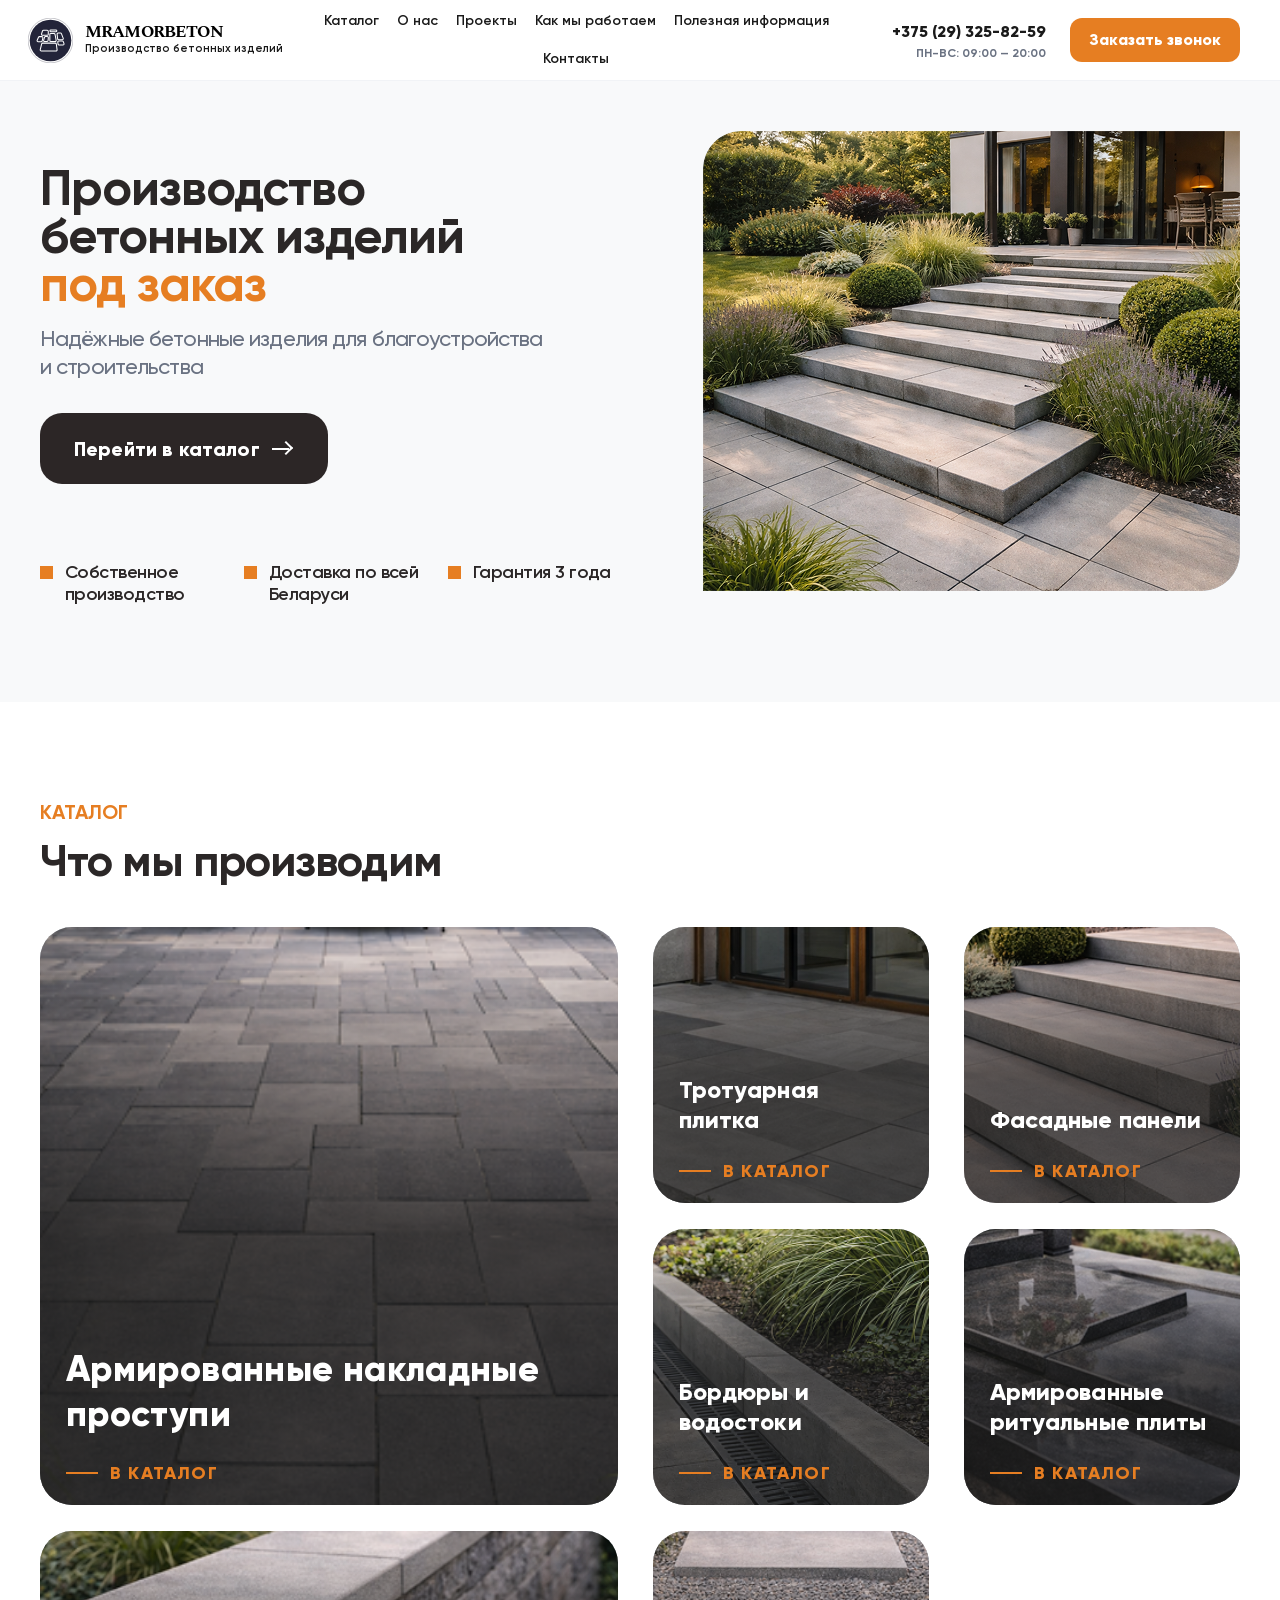
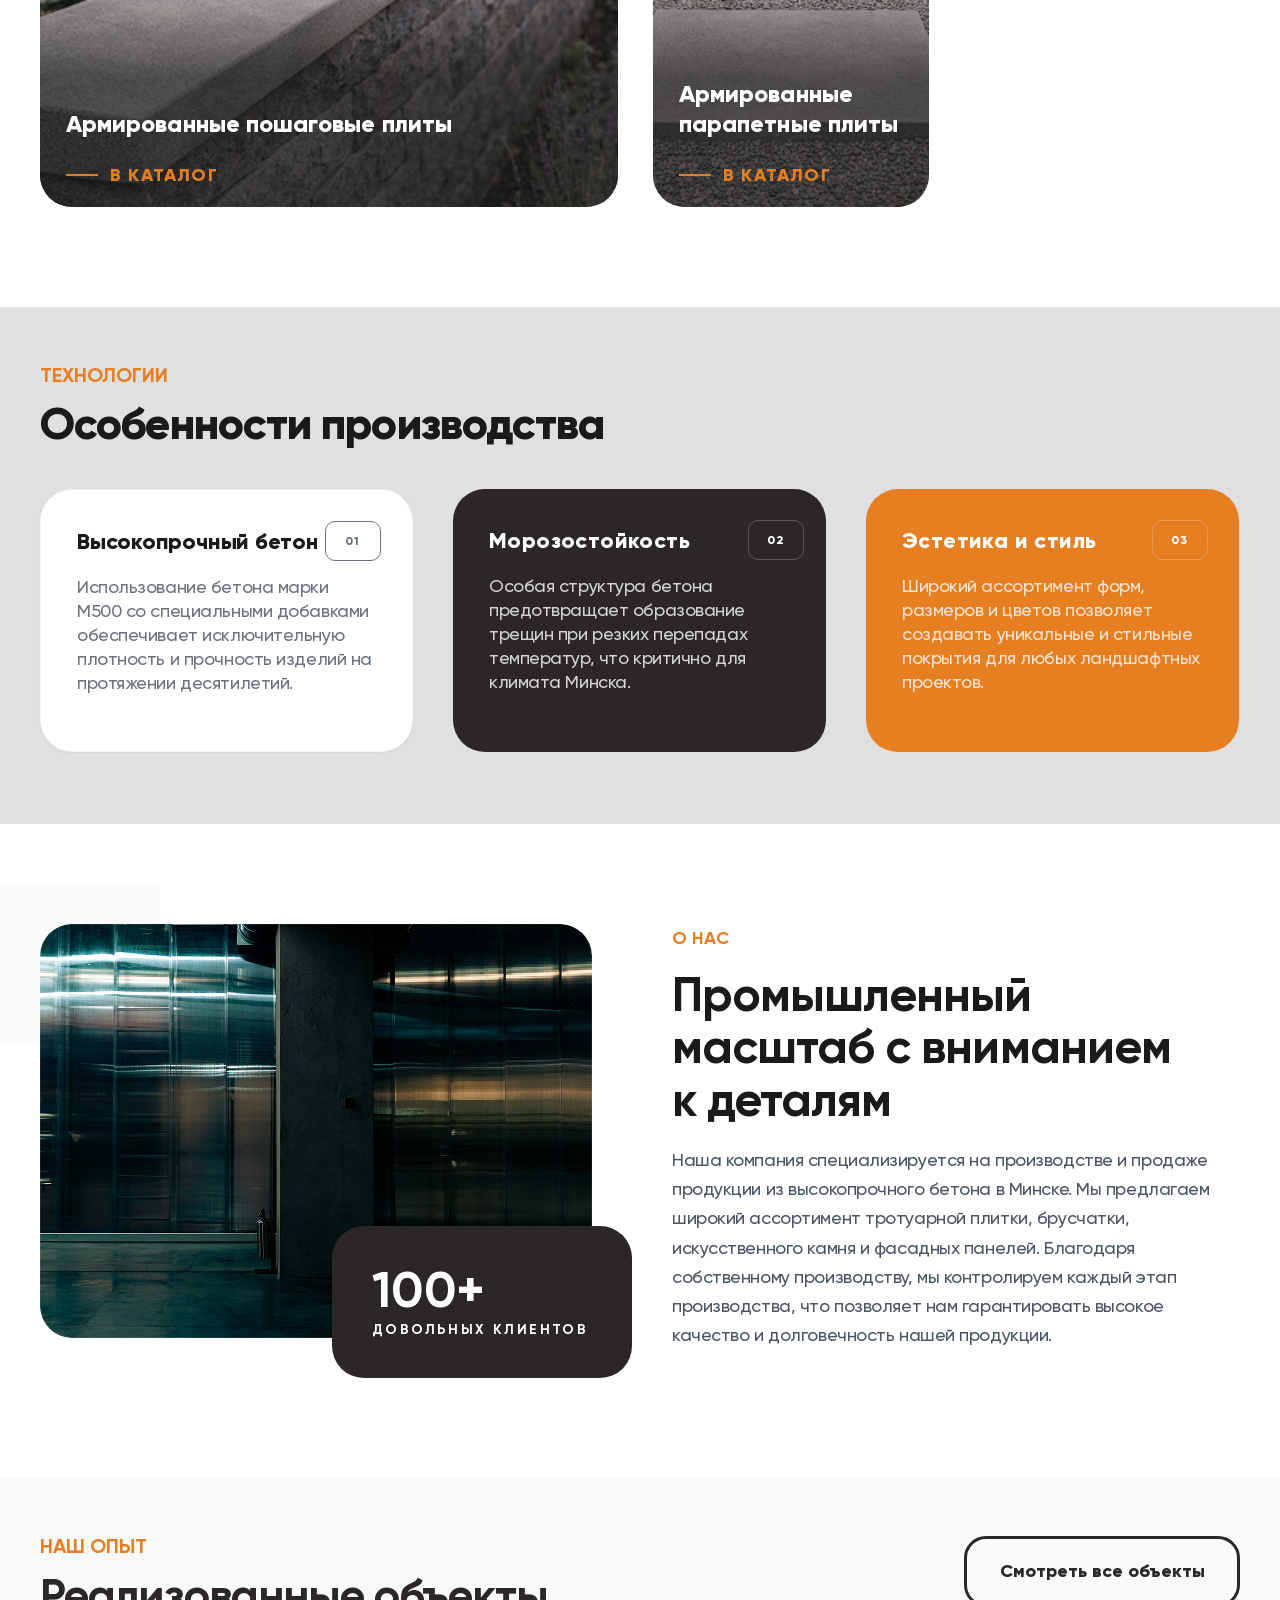
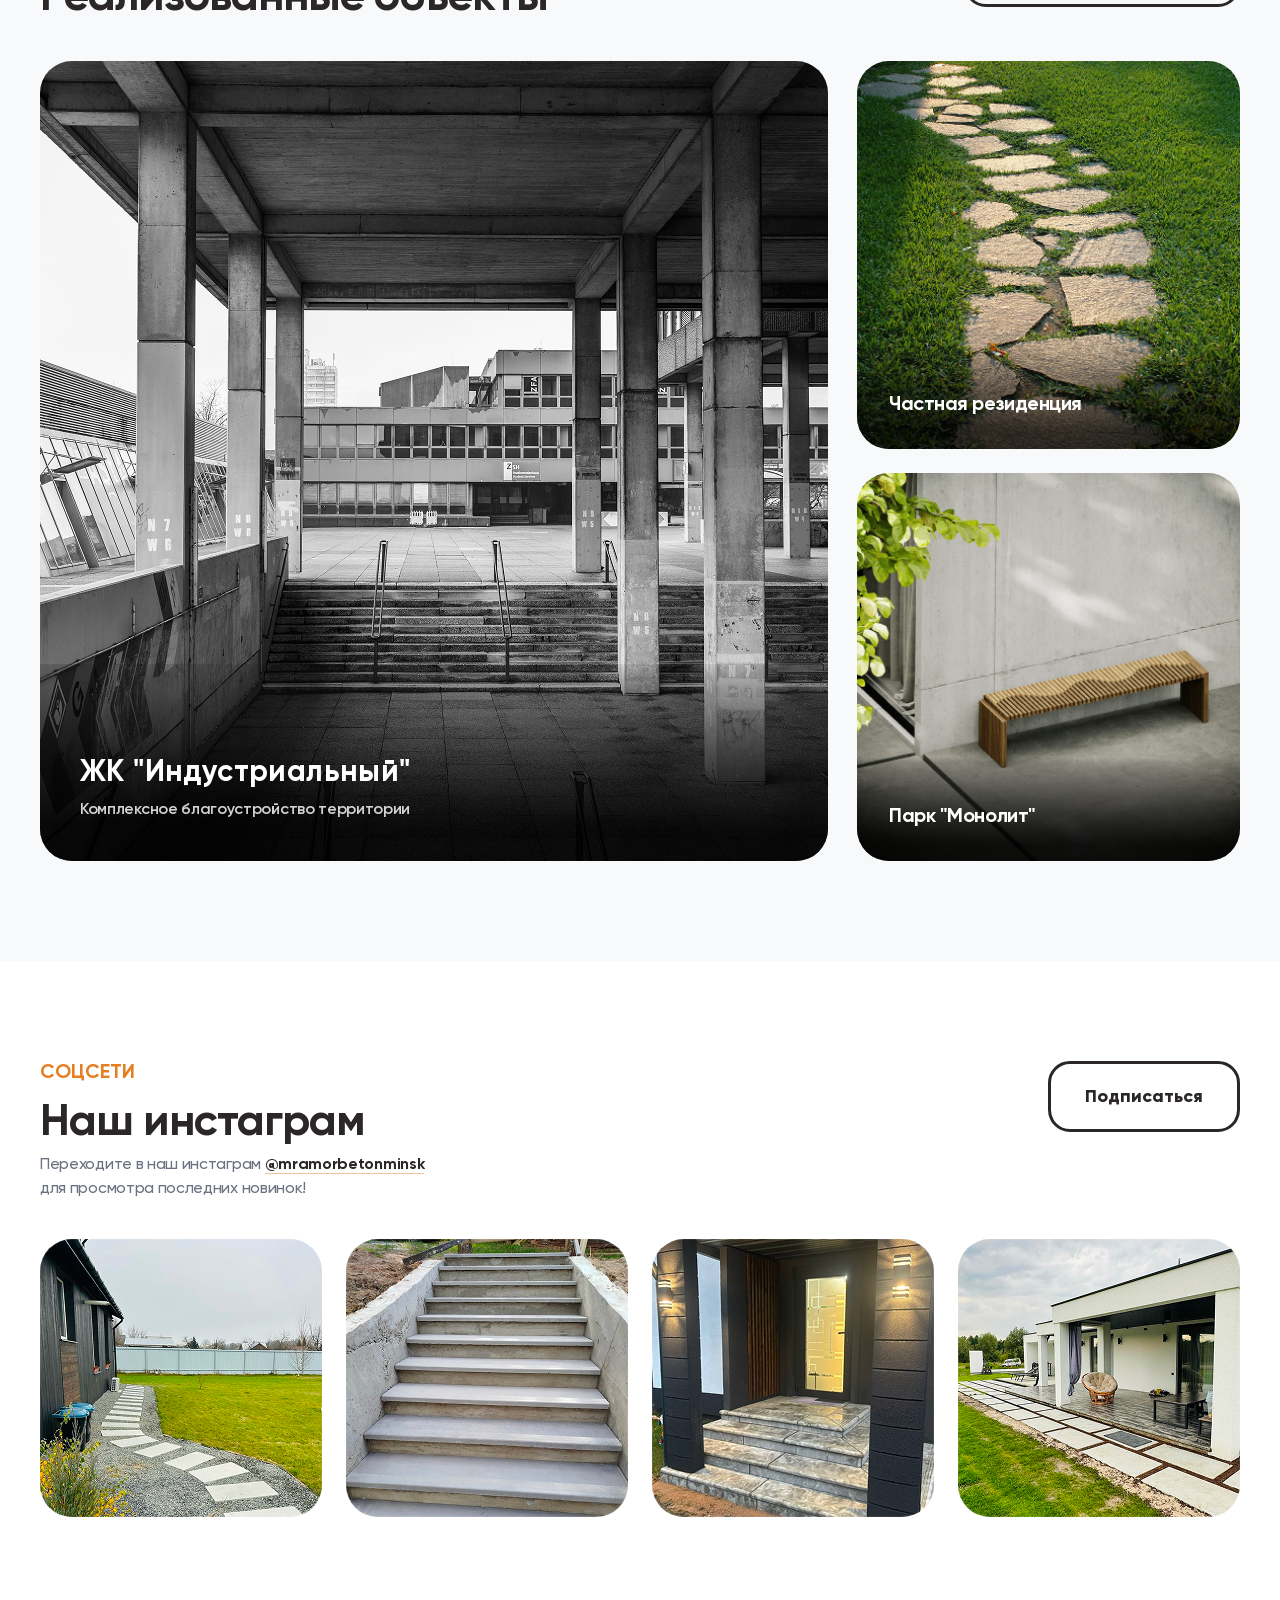
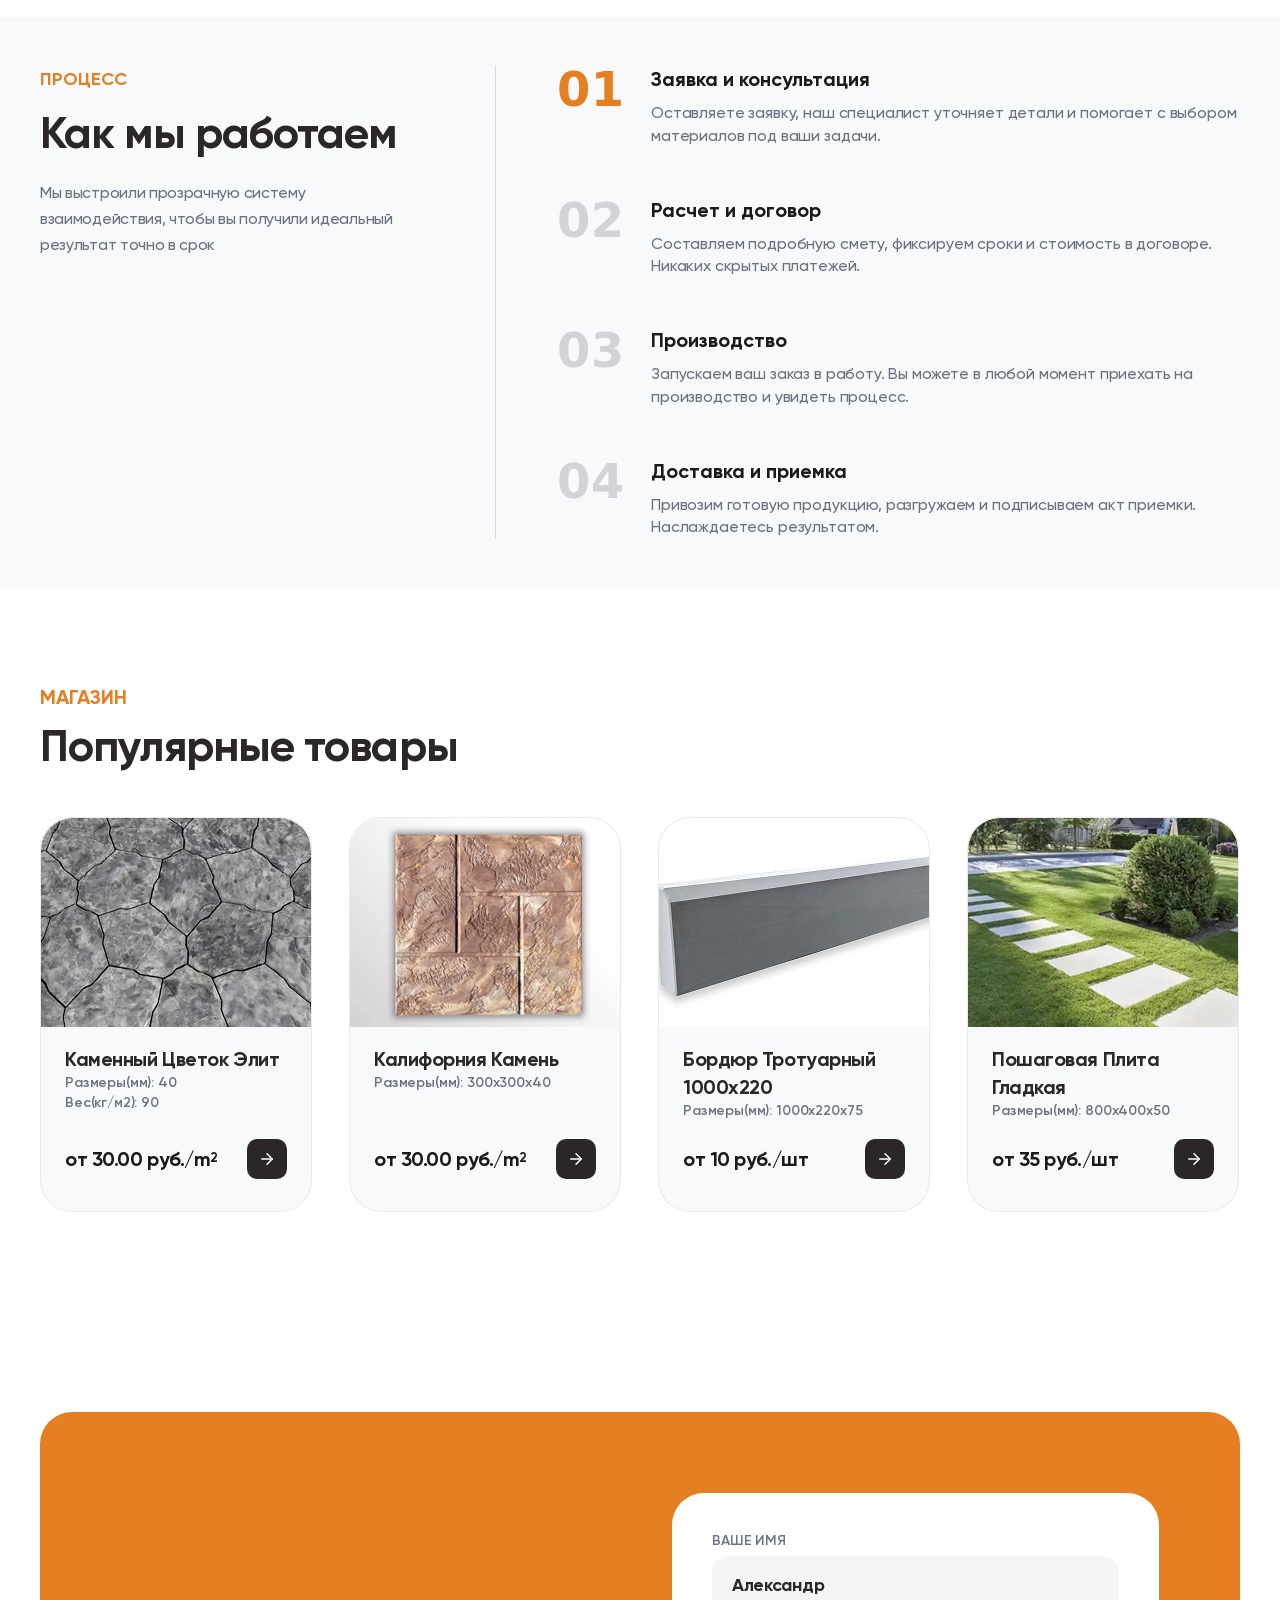
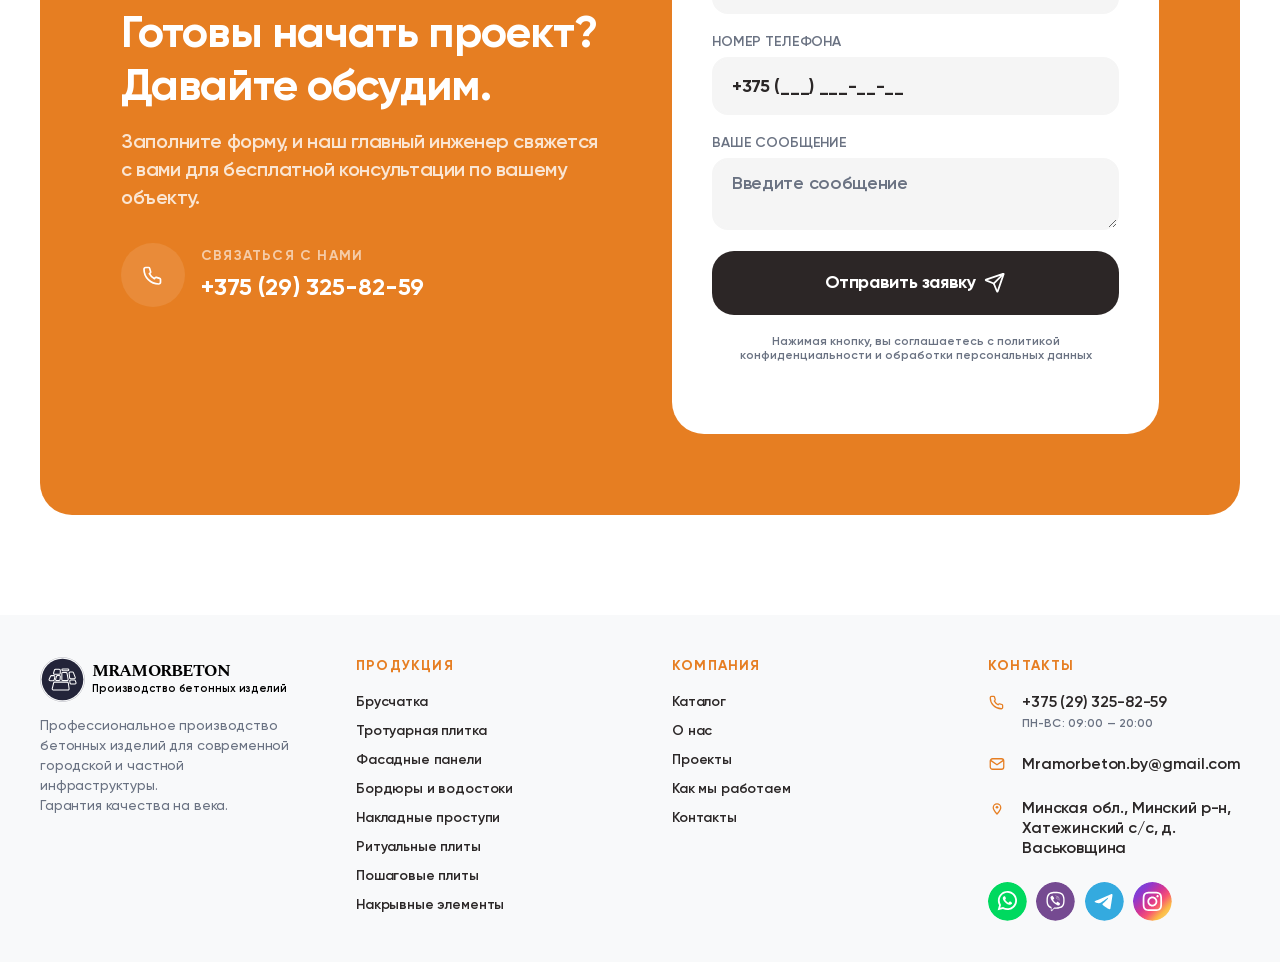
==== commit 122d7348: "fixes" ====
--- a/index.html
+++ b/index.html
@@ -2,7 +2,7 @@
 <html lang="ru">
 <head>
   <meta charset="UTF-8">
-  <meta name="viewport" content="width=device-width, initial-scale=1.0">
+  <meta name="viewport" content="width=device-width, initial-scale=1.0, viewport-fit=cover">
   <title>MRAMORBETON</title>
   <meta
     name="description"
@@ -16,6 +16,7 @@
   >
   <link rel="stylesheet" href="styles.css">
   <link rel="stylesheet" href="lead-form.css">
+  <link rel="shortcut icon" href="assets/images/logo.svg" type="image/x-icon">
 </head>
 <body class="page-home">
   <header class="site-header">
@@ -107,7 +108,7 @@
       </div>
     </section>
 
-    <section class="section section-about" id="about">
+    <section class="section section-about">
       <div class="container">
         <div class="about-grid">
           <div class="about-visual">
@@ -125,7 +126,7 @@
             </div>
           </div>
 
-          <div class="about-copy">
+          <div class="about-copy" id="about">
             <p class="section-tag">о нас</p>
             <h2>
               Промышленный масштаб с вниманием<br>
@@ -406,7 +407,7 @@
             </span>
           </a>
 
-          <a class="footer-contact" href="mailto:mramorbeton@gmail.com">
+          <a class="footer-contact" href="mailto:Mramorbeton.by@gmail.com">
             <span class="footer-contact-icon" aria-hidden="true">
               <svg viewBox="0 0 24 24" fill="none">
                 <path d="M4 7.5 12 13l8-5.5" stroke="currentColor" stroke-width="1.7" stroke-linecap="round" stroke-linejoin="round"/>
@@ -414,7 +415,7 @@
               </svg>
             </span>
             <span class="footer-contact-body">
-              <span class="footer-contact-primary">mramorbeton@gmail.com</span>
+              <span class="footer-contact-primary">Mramorbeton.by@gmail.com</span>
             </span>
           </a>
 
--- a/styles.css
+++ b/styles.css
@@ -61,6 +61,20 @@
 
 html {
   scroll-behavior: smooth;
+  /* Якоря (#about, #process, #contact-form): шапка + вырез/status bar в Safari */
+  scroll-padding-top: calc(96px + env(safe-area-inset-top, 0px));
+}
+
+@media (min-width: 768px) {
+  html {
+    scroll-padding-top: calc(100px + env(safe-area-inset-top, 0px));
+  }
+}
+
+@media (min-width: 1261px) {
+  html {
+    scroll-padding-top: calc(108px + env(safe-area-inset-top, 0px));
+  }
 }
 
 body {
@@ -70,6 +84,8 @@
   color: var(--text);
   font-family: var(--font-sans);
   font-weight: 500;
+  /* Контент не уезжает под home indicator и панель Safari */
+  padding-bottom: env(safe-area-inset-bottom, 0px);
 }
 
 h1,
@@ -1999,6 +2015,40 @@
   color: var(--text-soft);
 }
 
+/* Несколько габаритов через запятую: на широком экране в одну строку, на мобилке — столбик */
+.product-dimension-stack {
+  display: inline;
+}
+
+.product-dimension-part {
+  display: inline;
+}
+
+.product-dimension-sep {
+  display: inline;
+}
+
+@media (max-width: 767px) {
+  .product-dimension-stack {
+    display: flex;
+    flex-direction: column;
+    align-items: flex-start;
+    gap: 4px;
+    width: 100%;
+    max-width: 100%;
+  }
+
+  .product-dimension-part {
+    display: block;
+    width: 100%;
+    max-width: 100%;
+  }
+
+  .product-dimension-sep {
+    display: none;
+  }
+}
+
 .product-bottom {
   display: flex;
   justify-content: space-between;
@@ -3322,7 +3372,7 @@
   }
 
   .page-home .section-tech {
-    padding: 30px 0;
+    padding: 30px 0 calc(30px + max(12px, env(safe-area-inset-bottom, 0px)));
   }
 
   .page-home .section-tech .features-grid {
@@ -3758,3 +3808,134 @@
     margin-top: 19px;
   }
 }
+
+/* Страница благодарности после заявки */
+.page-thanks {
+  background: var(--bg-soft);
+}
+
+.page-thanks .site-footer {
+  background: var(--bg-soft);
+}
+
+.thanks-main {
+  padding: 39px 0 80px;
+}
+
+.thanks-breadcrumbs {
+  display: flex;
+  flex-wrap: wrap;
+  align-items: center;
+  gap: 5px;
+  margin: 0 0 32px;
+  font-size: 16px;
+  line-height: 20px;
+  font-weight: 600;
+  letter-spacing: -0.15px;
+  color: #1a1a1a;
+}
+
+.thanks-breadcrumbs a {
+  color: inherit;
+  text-decoration: none;
+}
+
+.thanks-breadcrumbs a:hover,
+.thanks-breadcrumbs a:focus-visible {
+  color: var(--accent);
+}
+
+.thanks-breadcrumbs-current {
+  color: var(--accent);
+}
+
+.thanks-panel {
+  box-sizing: border-box;
+  max-width: 640px;
+  margin: 0 auto;
+  padding: 48px 32px 52px;
+  background: var(--white);
+  border-radius: var(--radius-xl);
+  border: 1px solid var(--border);
+  display: flex;
+  flex-direction: column;
+  align-items: center;
+  text-align: center;
+  gap: 16px;
+}
+
+.thanks-panel .section-tag {
+  margin: 0;
+}
+
+.thanks-panel .site-popup__success-icon {
+  flex-shrink: 0;
+  margin-bottom: 4px;
+}
+
+.thanks-title {
+  margin: 0;
+  max-width: 520px;
+  font-size: clamp(28px, 5vw, 38px);
+  line-height: 1.15;
+  font-weight: 700;
+  letter-spacing: -0.6px;
+  color: var(--text);
+}
+
+.thanks-text {
+  margin: 0;
+  max-width: 440px;
+  font-size: 17px;
+  line-height: 1.55;
+  font-weight: 500;
+  color: var(--text-soft);
+}
+
+.thanks-text--muted {
+  font-size: 16px;
+}
+
+.thanks-phone {
+  color: var(--accent);
+  font-weight: 700;
+  text-decoration: none;
+  white-space: nowrap;
+}
+
+.thanks-phone:hover,
+.thanks-phone:focus-visible {
+  text-decoration: underline;
+}
+
+.thanks-actions {
+  display: flex;
+  flex-wrap: wrap;
+  gap: 14px;
+  justify-content: center;
+  margin-top: 12px;
+}
+
+.thanks-actions .button {
+  min-width: 160px;
+}
+
+@media (max-width: 767px) {
+  .thanks-main {
+    padding: 28px 0 56px;
+  }
+
+  .thanks-panel {
+    padding: 36px 22px 40px;
+  }
+
+  .thanks-actions {
+    width: 100%;
+    flex-direction: column;
+  }
+
+  .thanks-actions .button {
+    width: 100%;
+    min-width: 0;
+  }
+}
